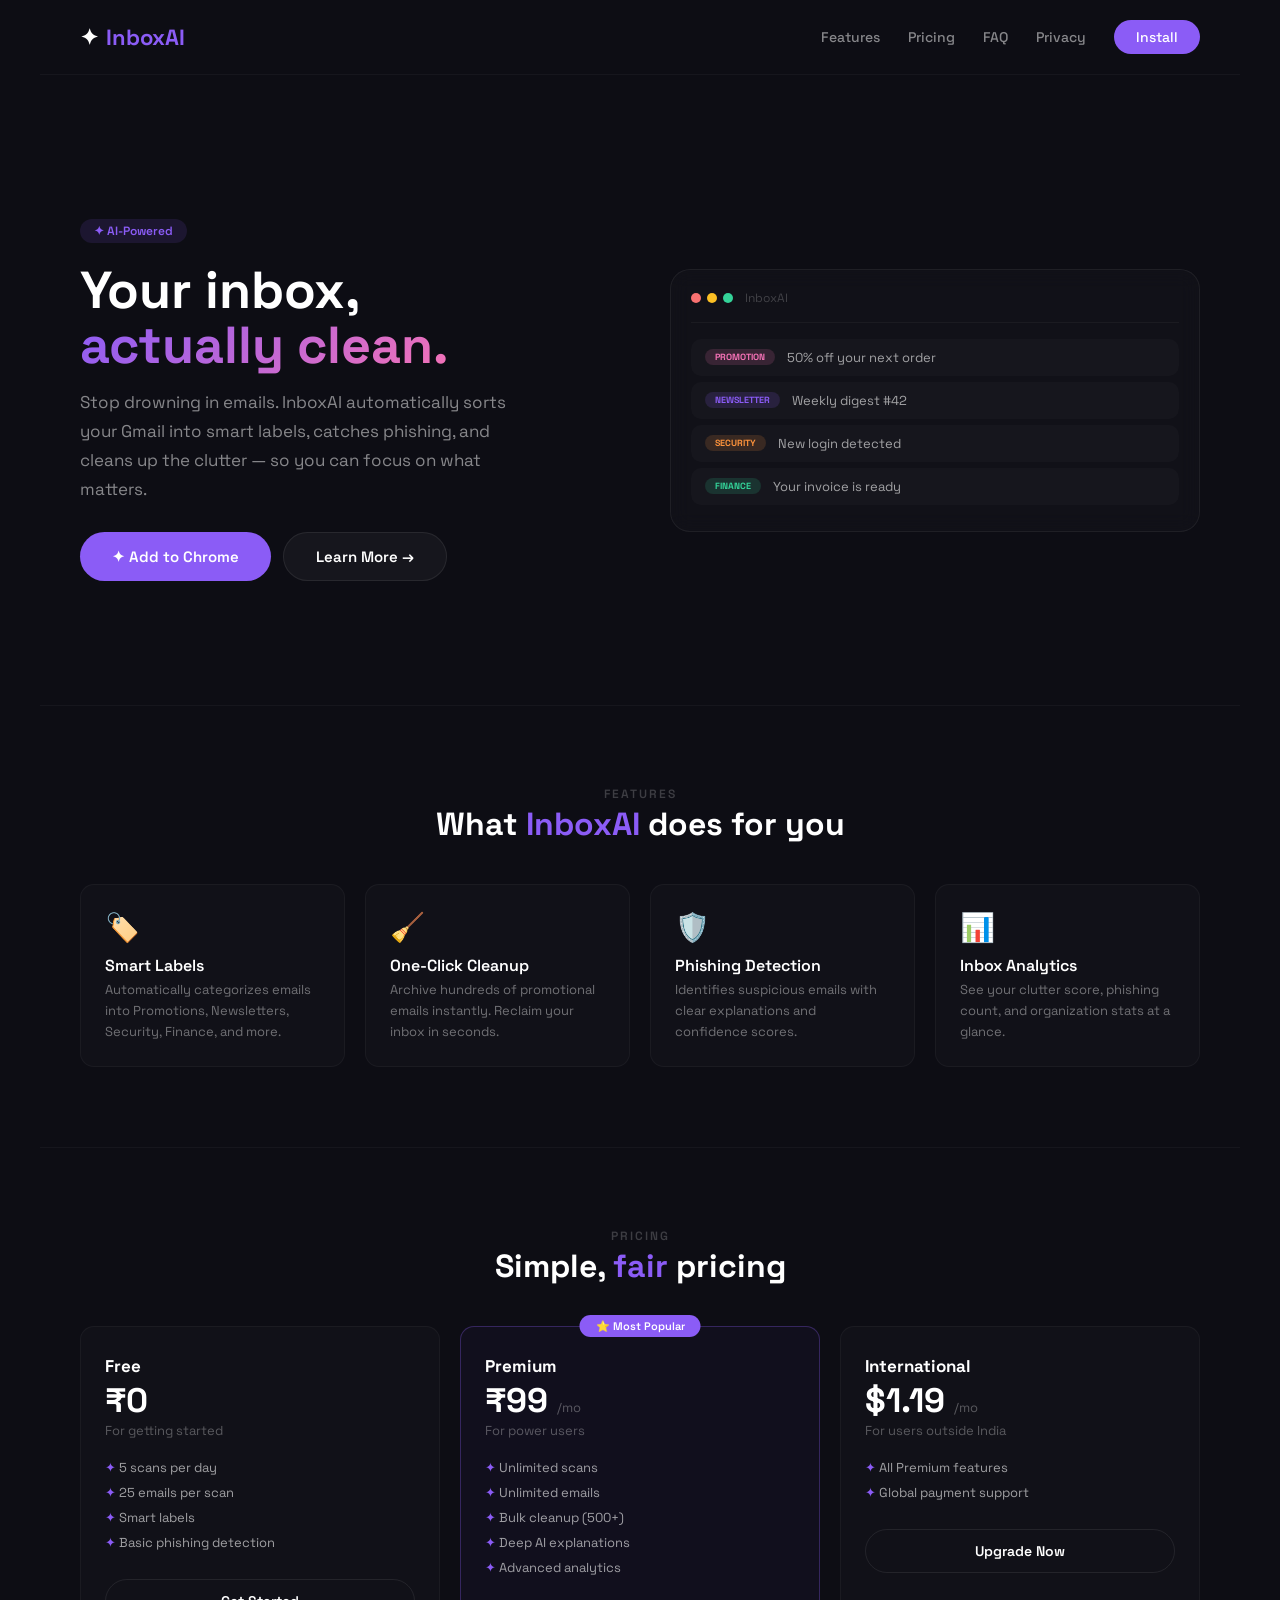
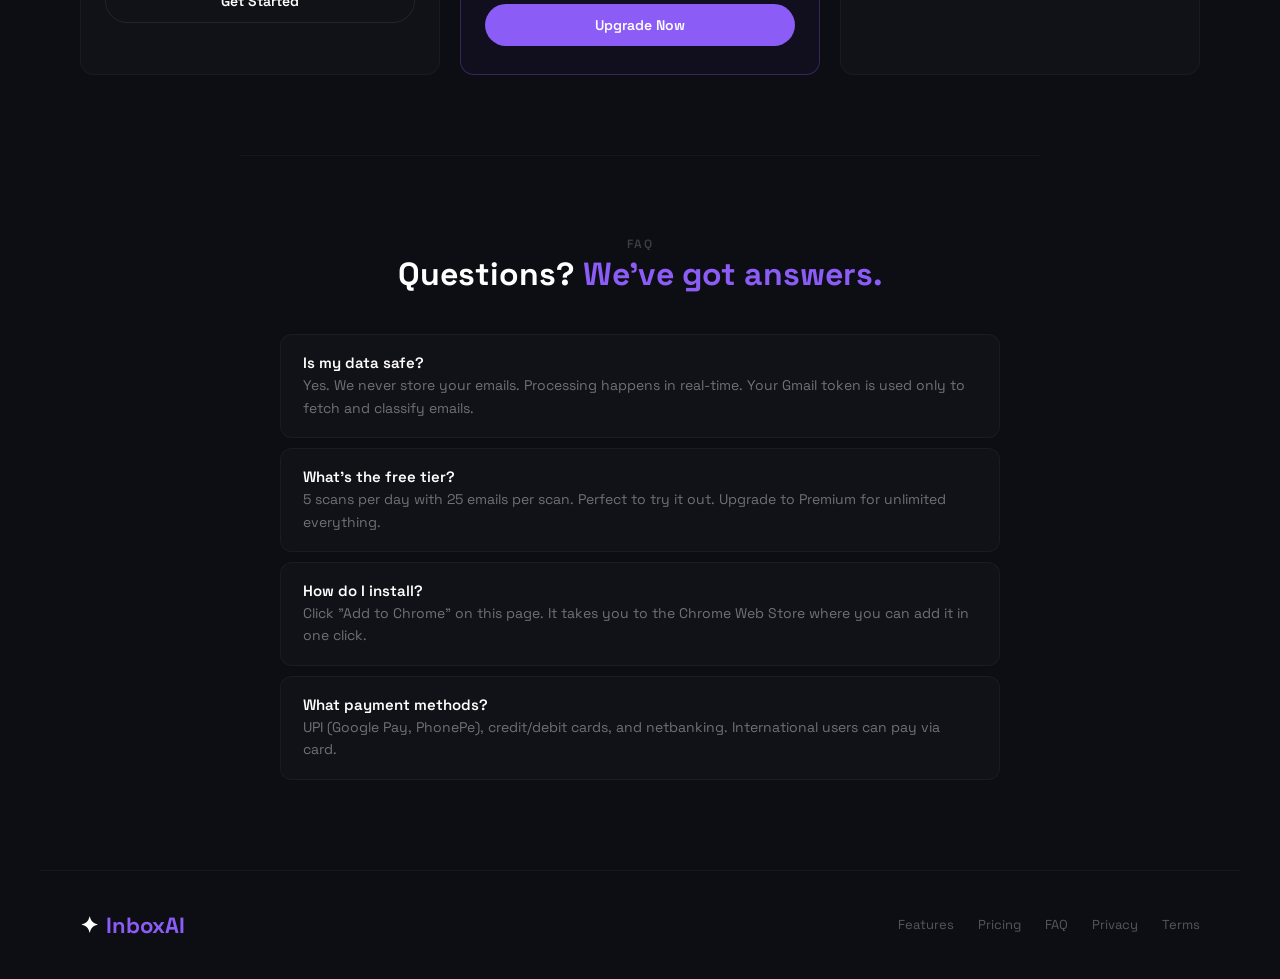
==== index.html @ ae1d416d "Update index.html" ====
<!DOCTYPE html>
<html lang="en">
<head>
    <meta charset="UTF-8" />
    <meta name="viewport" content="width=device-width, initial-scale=1.0" />
    <title>InboxAI — Clean Your Gmail</title>
    <link href="https://fonts.googleapis.com/css2?family=Space+Grotesk:wght@400;500;600;700;800&display=swap" rel="stylesheet">
    <style>
        * {
            margin: 0;
            padding: 0;
            box-sizing: border-box;
        }

        body {
            font-family: 'Space Grotesk', sans-serif;
            background: #0d0d14;
            color: #fff;
        }

        nav {
            max-width: 1200px;
            margin: 0 auto;
            padding: 20px 40px;
            display: flex;
            justify-content: space-between;
            align-items: center;
            border-bottom: 1px solid rgba(255,255,255,0.04);
        }

        .logo {
            font-size: 22px;
            font-weight: 700;
            display: flex;
            align-items: center;
            gap: 8px;
        }

        .logo span {
            color: #8b5cf6;
        }

        .nav-links {
            display: flex;
            gap: 28px;
            align-items: center;
        }

        .nav-links a {
            color: rgba(255,255,255,0.5);
            text-decoration: none;
            font-size: 14px;
            font-weight: 500;
            transition: color 0.3s;
            cursor: pointer;
        }

        .nav-links a:hover {
            color: #fff;
        }

        .nav-btn {
            background: #8b5cf6;
            color: #fff !important;
            padding: 8px 22px;
            border-radius: 100px;
            font-weight: 600;
        }

        .nav-btn:hover {
            background: #7c3aed;
        }

        @media (max-width: 768px) {
            .nav-links {
                display: none;
            }
        }

        .hero {
            max-width: 1200px;
            margin: 0 auto;
            padding: 80px 40px 60px;
            display: grid;
            grid-template-columns: 1fr 1fr;
            gap: 60px;
            align-items: center;
            min-height: 70vh;
        }

        .hero-left .label {
            display: inline-block;
            background: rgba(139, 92, 246, 0.12);
            color: #8b5cf6;
            padding: 4px 14px;
            border-radius: 100px;
            font-size: 12px;
            font-weight: 600;
            margin-bottom: 20px;
        }

        .hero-left h1 {
            font-size: 52px;
            font-weight: 800;
            line-height: 1.05;
            margin-bottom: 16px;
        }

        .hero-left h1 .highlight {
            background: linear-gradient(135deg, #8b5cf6, #f472b6);
            -webkit-background-clip: text;
            -webkit-text-fill-color: transparent;
        }

        .hero-left p {
            font-size: 17px;
            color: rgba(255,255,255,0.5);
            max-width: 440px;
            line-height: 1.7;
            margin-bottom: 28px;
        }

        .btn-group {
            display: flex;
            gap: 12px;
            flex-wrap: wrap;
        }

        .btn-primary {
            background: #8b5cf6;
            color: #fff;
            padding: 14px 32px;
            border-radius: 100px;
            font-weight: 600;
            font-size: 15px;
            text-decoration: none;
            border: none;
            cursor: pointer;
            transition: all 0.3s;
            font-family: 'Space Grotesk', sans-serif;
        }

        .btn-primary:hover {
            background: #7c3aed;
            transform: translateY(-2px);
            box-shadow: 0 8px 30px rgba(139, 92, 246, 0.3);
        }

        .btn-secondary {
            background: rgba(255,255,255,0.04);
            color: #fff;
            padding: 14px 32px;
            border-radius: 100px;
            font-weight: 600;
            font-size: 15px;
            text-decoration: none;
            border: 1px solid rgba(255,255,255,0.08);
            cursor: pointer;
            transition: all 0.3s;
            font-family: 'Space Grotesk', sans-serif;
        }

        .btn-secondary:hover {
            background: rgba(255,255,255,0.08);
            transform: translateY(-2px);
        }

        .mockup {
            background: rgba(255,255,255,0.02);
            border: 1px solid rgba(255,255,255,0.06);
            border-radius: 20px;
            padding: 20px;
            backdrop-filter: blur(10px);
        }

        .mockup-header {
            display: flex;
            align-items: center;
            gap: 12px;
            padding-bottom: 16px;
            border-bottom: 1px solid rgba(255,255,255,0.04);
            margin-bottom: 16px;
        }

        .mockup-dots {
            display: flex;
            gap: 6px;
        }

        .mockup-dots span {
            width: 10px;
            height: 10px;
            border-radius: 50%;
            display: inline-block;
        }

        .mockup-dots .red { background: #f87171; }
        .mockup-dots .yellow { background: #fbbf24; }
        .mockup-dots .green { background: #34d399; }

        .mockup-title {
            font-size: 12px;
            color: rgba(255,255,255,0.2);
        }

        .mockup-row {
            display: flex;
            align-items: center;
            gap: 12px;
            padding: 10px 14px;
            border-radius: 10px;
            background: rgba(255,255,255,0.02);
            margin-bottom: 6px;
            transition: all 0.3s;
        }

        .mockup-row:hover {
            background: rgba(255,255,255,0.04);
        }

        .mockup-row .badge {
            padding: 2px 10px;
            border-radius: 100px;
            font-size: 9px;
            font-weight: 700;
            text-transform: uppercase;
            flex-shrink: 0;
        }

        .badge-pink { background: rgba(244, 114, 182, 0.15); color: #f472b6; }
        .badge-purple { background: rgba(139, 92, 246, 0.15); color: #8b5cf6; }
        .badge-orange { background: rgba(251, 146, 60, 0.15); color: #fb923c; }
        .badge-green { background: rgba(52, 211, 153, 0.15); color: #34d399; }

        .mockup-row .text {
            font-size: 13px;
            color: rgba(255,255,255,0.6);
        }

        @media (max-width: 768px) {
            .hero {
                grid-template-columns: 1fr;
                padding: 40px 20px;
                gap: 40px;
                text-align: center;
            }
            .hero-left p {
                max-width: 100%;
            }
            .btn-group {
                justify-content: center;
            }
            .hero-left h1 {
                font-size: 34px;
            }
        }

        .features {
            max-width: 1200px;
            margin: 0 auto;
            padding: 80px 40px;
            border-top: 1px solid rgba(255,255,255,0.04);
        }

        .features-grid {
            display: grid;
            grid-template-columns: repeat(4, 1fr);
            gap: 20px;
        }

        .feature {
            background: rgba(255,255,255,0.02);
            border: 1px solid rgba(255,255,255,0.04);
            border-radius: 14px;
            padding: 24px;
            transition: all 0.3s;
        }

        .feature:hover {
            border-color: rgba(139, 92, 246, 0.2);
            transform: translateY(-4px);
        }

        .feature .icon {
            font-size: 28px;
            margin-bottom: 10px;
            display: block;
        }

        .feature h3 {
            font-size: 16px;
            font-weight: 600;
            margin-bottom: 4px;
        }

        .feature p {
            font-size: 13px;
            color: rgba(255,255,255,0.4);
            line-height: 1.6;
        }

        @media (max-width: 768px) {
            .features-grid {
                grid-template-columns: 1fr 1fr;
            }
        }

        @media (max-width: 500px) {
            .features-grid {
                grid-template-columns: 1fr;
            }
        }

        .pricing {
            max-width: 1200px;
            margin: 0 auto;
            padding: 80px 40px;
            border-top: 1px solid rgba(255,255,255,0.04);
        }

        .pricing-grid {
            display: grid;
            grid-template-columns: repeat(3, 1fr);
            gap: 20px;
        }

        .plan {
            background: rgba(255,255,255,0.02);
            border: 1px solid rgba(255,255,255,0.04);
            border-radius: 14px;
            padding: 28px 24px;
            transition: all 0.3s;
            position: relative;
        }

        .plan:hover {
            transform: translateY(-4px);
        }

        .plan.popular {
            border-color: rgba(139, 92, 246, 0.3);
            background: rgba(139, 92, 246, 0.04);
        }

        .plan .pop-badge {
            position: absolute;
            top: -12px;
            left: 50%;
            transform: translateX(-50%);
            background: #8b5cf6;
            color: #fff;
            padding: 4px 16px;
            border-radius: 100px;
            font-size: 11px;
            font-weight: 600;
        }

        .plan h3 {
            font-size: 17px;
            margin-bottom: 2px;
        }

        .plan .price {
            font-size: 34px;
            font-weight: 700;
        }

        .plan .price span {
            font-size: 13px;
            font-weight: 400;
            color: rgba(255,255,255,0.3);
        }

        .plan .desc {
            color: rgba(255,255,255,0.3);
            font-size: 13px;
            margin-bottom: 16px;
        }

        .plan ul {
            list-style: none;
            margin: 16px 0 24px;
        }

        .plan ul li {
            padding: 4px 0;
            font-size: 13px;
            color: rgba(255,255,255,0.6);
        }

        .plan ul li::before {
            content: '✦ ';
            color: #8b5cf6;
        }

        .plan .btn {
            width: 100%;
            text-align: center;
            display: block;
            padding: 12px;
            border-radius: 100px;
            font-weight: 600;
            text-decoration: none;
            border: none;
            cursor: pointer;
            font-size: 14px;
            font-family: 'Space Grotesk', sans-serif;
            transition: all 0.3s;
        }

        .plan .btn-primary {
            background: #8b5cf6;
            color: #fff;
        }

        .plan .btn-primary:hover {
            background: #7c3aed;
        }

        .plan .btn-outline {
            background: transparent;
            color: #fff;
            border: 1px solid rgba(255,255,255,0.08);
        }

        .plan .btn-outline:hover {
            border-color: #8b5cf6;
            color: #8b5cf6;
        }

        @media (max-width: 768px) {
            .pricing-grid {
                grid-template-columns: 1fr;
                max-width: 400px;
                margin: 0 auto;
            }
        }

        .faq {
            max-width: 800px;
            margin: 0 auto;
            padding: 80px 40px;
            border-top: 1px solid rgba(255,255,255,0.04);
        }

        .faq-item {
            background: rgba(255,255,255,0.02);
            border: 1px solid rgba(255,255,255,0.04);
            border-radius: 12px;
            padding: 18px 22px;
            margin-bottom: 10px;
        }

        .faq-item h4 {
            font-size: 15px;
            font-weight: 600;
            margin-bottom: 2px;
        }

        .faq-item p {
            font-size: 14px;
            color: rgba(255,255,255,0.4);
            line-height: 1.6;
        }

        footer {
            max-width: 1200px;
            margin: 0 auto;
            padding: 40px;
            border-top: 1px solid rgba(255,255,255,0.04);
            display: flex;
            justify-content: space-between;
            align-items: center;
        }

        .footer-links {
            display: flex;
            gap: 24px;
        }

        .footer-links a {
            color: rgba(255,255,255,0.3);
            text-decoration: none;
            font-size: 13px;
            transition: color 0.3s;
            cursor: pointer;
        }

        .footer-links a:hover {
            color: #fff;
        }

        @media (max-width: 768px) {
            footer {
                flex-direction: column;
                gap: 16px;
                text-align: center;
            }
        }

        .section-title {
            text-align: center;
            margin-bottom: 40px;
        }

        .section-title .sub {
            font-size: 12px;
            font-weight: 600;
            text-transform: uppercase;
            letter-spacing: 2px;
            color: rgba(255,255,255,0.2);
        }

        .section-title h2 {
            font-size: 32px;
            font-weight: 700;
            margin-top: 2px;
        }

        .section-title h2 span {
            color: #8b5cf6;
        }
    </style>
</head>
<body>

    <nav>
        <div class="logo">✦ <span>InboxAI</span></div>
        <div class="nav-links">
            <a href="#" data-target="features">Features</a>
            <a href="#" data-target="pricing">Pricing</a>
            <a href="#" data-target="faq">FAQ</a>
            <a href="privacy.html">Privacy</a>
            <a href="#" class="nav-btn" id="installNavBtn">Install</a>
        </div>
    </nav>

    <section class="hero">
        <div class="hero-left">
            <div class="label">✦ AI-Powered</div>
            <h1>Your inbox,<br /><span class="highlight">actually clean.</span></h1>
            <p>Stop drowning in emails. InboxAI automatically sorts your Gmail into smart labels, catches phishing, and cleans up the clutter — so you can focus on what matters.</p>
            <div class="btn-group">
                <button class="btn-primary" id="installHeroBtn">✦ Add to Chrome</button>
                <button class="btn-secondary" id="learnMoreBtn">Learn More →</button>
            </div>
        </div>
        <div class="hero-right">
            <div class="mockup">
                <div class="mockup-header">
                    <div class="mockup-dots">
                        <span class="red"></span>
                        <span class="yellow"></span>
                        <span class="green"></span>
                    </div>
                    <span class="mockup-title">InboxAI</span>
                </div>
                <div class="mockup-row">
                    <span class="badge badge-pink">Promotion</span>
                    <span class="text">50% off your next order</span>
                </div>
                <div class="mockup-row">
                    <span class="badge badge-purple">Newsletter</span>
                    <span class="text">Weekly digest #42</span>
                </div>
                <div class="mockup-row">
                    <span class="badge badge-orange">Security</span>
                    <span class="text">New login detected</span>
                </div>
                <div class="mockup-row">
                    <span class="badge badge-green">Finance</span>
                    <span class="text">Your invoice is ready</span>
                </div>
            </div>
        </div>
    </section>

    <section class="features" id="features">
        <div class="section-title">
            <div class="sub">Features</div>
            <h2>What <span>InboxAI</span> does for you</h2>
        </div>
        <div class="features-grid">
            <div class="feature">
                <span class="icon">🏷️</span>
                <h3>Smart Labels</h3>
                <p>Automatically categorizes emails into Promotions, Newsletters, Security, Finance, and more.</p>
            </div>
            <div class="feature">
                <span class="icon">🧹</span>
                <h3>One-Click Cleanup</h3>
                <p>Archive hundreds of promotional emails instantly. Reclaim your inbox in seconds.</p>
            </div>
            <div class="feature">
                <span class="icon">🛡️</span>
                <h3>Phishing Detection</h3>
                <p>Identifies suspicious emails with clear explanations and confidence scores.</p>
            </div>
            <div class="feature">
                <span class="icon">📊</span>
                <h3>Inbox Analytics</h3>
                <p>See your clutter score, phishing count, and organization stats at a glance.</p>
            </div>
        </div>
    </section>

    <section class="pricing" id="pricing">
        <div class="section-title">
            <div class="sub">Pricing</div>
            <h2>Simple, <span>fair</span> pricing</h2>
        </div>
        <div class="pricing-grid">
            <div class="plan">
                <h3>Free</h3>
                <div class="price">₹0</div>
                <div class="desc">For getting started</div>
                <ul>
                    <li>5 scans per day</li>
                    <li>25 emails per scan</li>
                    <li>Smart labels</li>
                    <li>Basic phishing detection</li>
                </ul>
                <button class="btn btn-outline">Get Started</button>
            </div>
            <div class="plan popular">
                <div class="pop-badge">⭐ Most Popular</div>
                <h3>Premium</h3>
                <div class="price">₹99 <span>/mo</span></div>
                <div class="desc">For power users</div>
                <ul>
                    <li>Unlimited scans</li>
                    <li>Unlimited emails</li>
                    <li>Bulk cleanup (500+)</li>
                    <li>Deep AI explanations</li>
                    <li>Advanced analytics</li>
                </ul>
                <button class="btn btn-primary">Upgrade Now</button>
            </div>
            <div class="plan">
                <h3>International</h3>
                <div class="price">$1.19 <span>/mo</span></div>
                <div class="desc">For users outside India</div>
                <ul>
                    <li>All Premium features</li>
                    <li>Global payment support</li>
                </ul>
                <button class="btn btn-outline">Upgrade Now</button>
            </div>
        </div>
    </section>

    <section class="faq" id="faq">
        <div class="section-title">
            <div class="sub">FAQ</div>
            <h2>Questions? <span>We've got answers.</span></h2>
        </div>
        <div class="faq-item">
            <h4>Is my data safe?</h4>
            <p>Yes. We never store your emails. Processing happens in real-time. Your Gmail token is used only to fetch and classify emails.</p>
        </div>
        <div class="faq-item">
            <h4>What's the free tier?</h4>
            <p>5 scans per day with 25 emails per scan. Perfect to try it out. Upgrade to Premium for unlimited everything.</p>
        </div>
        <div class="faq-item">
            <h4>How do I install?</h4>
            <p>Click "Add to Chrome" on this page. It takes you to the Chrome Web Store where you can add it in one click.</p>
        </div>
        <div class="faq-item">
            <h4>What payment methods?</h4>
            <p>UPI (Google Pay, PhonePe), credit/debit cards, and netbanking. International users can pay via card.</p>
        </div>
    </section>

    <footer>
        <div class="logo">✦ <span>InboxAI</span></div>
        <div class="footer-links">
            <a href="#" data-target="features">Features</a>
            <a href="#" data-target="pricing">Pricing</a>
            <a href="#" data-target="faq">FAQ</a>
            <a href="privacy.html">Privacy</a>
            <a href="terms.html">Terms</a>
        </div>
    </footer>

    <script>
        document.addEventListener('DOMContentLoaded', function() {

            // ── INSTALL BUTTONS ──
            const installButtons = document.querySelectorAll('#installHeroBtn, #installNavBtn');
            installButtons.forEach(btn => {
                btn.addEventListener('click', function(e) {
                    e.preventDefault();
                    showToast('🚀 InboxAI is coming to the Chrome Web Store soon!\n\n📦 For now, you can load it manually in Developer Mode.');
                });
            });

            // ── LEARN MORE BUTTON ──
            document.getElementById('learnMoreBtn')?.addEventListener('click', function(e) {
                e.preventDefault();
                document.getElementById('features').scrollIntoView({
                    behavior: 'smooth',
                    block: 'start'
                });
            });

            // ── NAVIGATION LINKS ──
            document.querySelectorAll('[data-target]').forEach(link => {
                link.addEventListener('click', function(e) {
                    e.preventDefault();
                    const target = this.dataset.target;
                    const section = document.getElementById(target);
                    if (section) {
                        section.scrollIntoView({ behavior: 'smooth', block: 'start' });
                    }
                });
            });

            // ── PLAN BUTTONS ──
            document.querySelectorAll('.plan .btn').forEach(btn => {
                btn.addEventListener('click', function(e) {
                    e.preventDefault();
                    showToast('✨ Premium features will be available soon!\n\n💳 Payments are coming with Razorpay integration.');
                });
            });

            // ── TOAST NOTIFICATION ──
            function showToast(message) {
                const oldToast = document.querySelector('.custom-toast');
                if (oldToast) oldToast.remove();

                const toast = document.createElement('div');
                toast.className = 'custom-toast';
                toast.style.cssText = `
                    position: fixed;
                    bottom: 30px;
                    left: 50%;
                    transform: translateX(-50%);
                    background: #1a1a2e;
                    border: 1px solid rgba(139, 92, 246, 0.3);
                    color: #fff;
                    padding: 16px 28px;
                    border-radius: 12px;
                    font-family: 'Space Grotesk', sans-serif;
                    font-size: 14px;
                    max-width: 420px;
                    text-align: center;
                    z-index: 9999;
                    box-shadow: 0 10px 40px rgba(0,0,0,0.6);
                    animation: slideUp 0.4s ease;
                    white-space: pre-line;
                    line-height: 1.6;
                `;

                const style = document.createElement('style');
                style.textContent = `
                    @keyframes slideUp {
                        from { opacity: 0; transform: translateX(-50%) translateY(20px); }
                        to { opacity: 1; transform: translateX(-50%) translateY(0); }
                    }
                    @keyframes fadeOut {
                        from { opacity: 1; }
                        to { opacity: 0; transform: translateX(-50%) translateY(10px); }
                    }
                `;
                document.head.appendChild(style);

                toast.textContent = message;
                document.body.appendChild(toast);

                setTimeout(() => {
                    toast.style.animation = 'fadeOut 0.4s ease forwards';
                    setTimeout(() => toast.remove(), 400);
                }, 4000);
            }

        });
    </script>

</body>
</html>
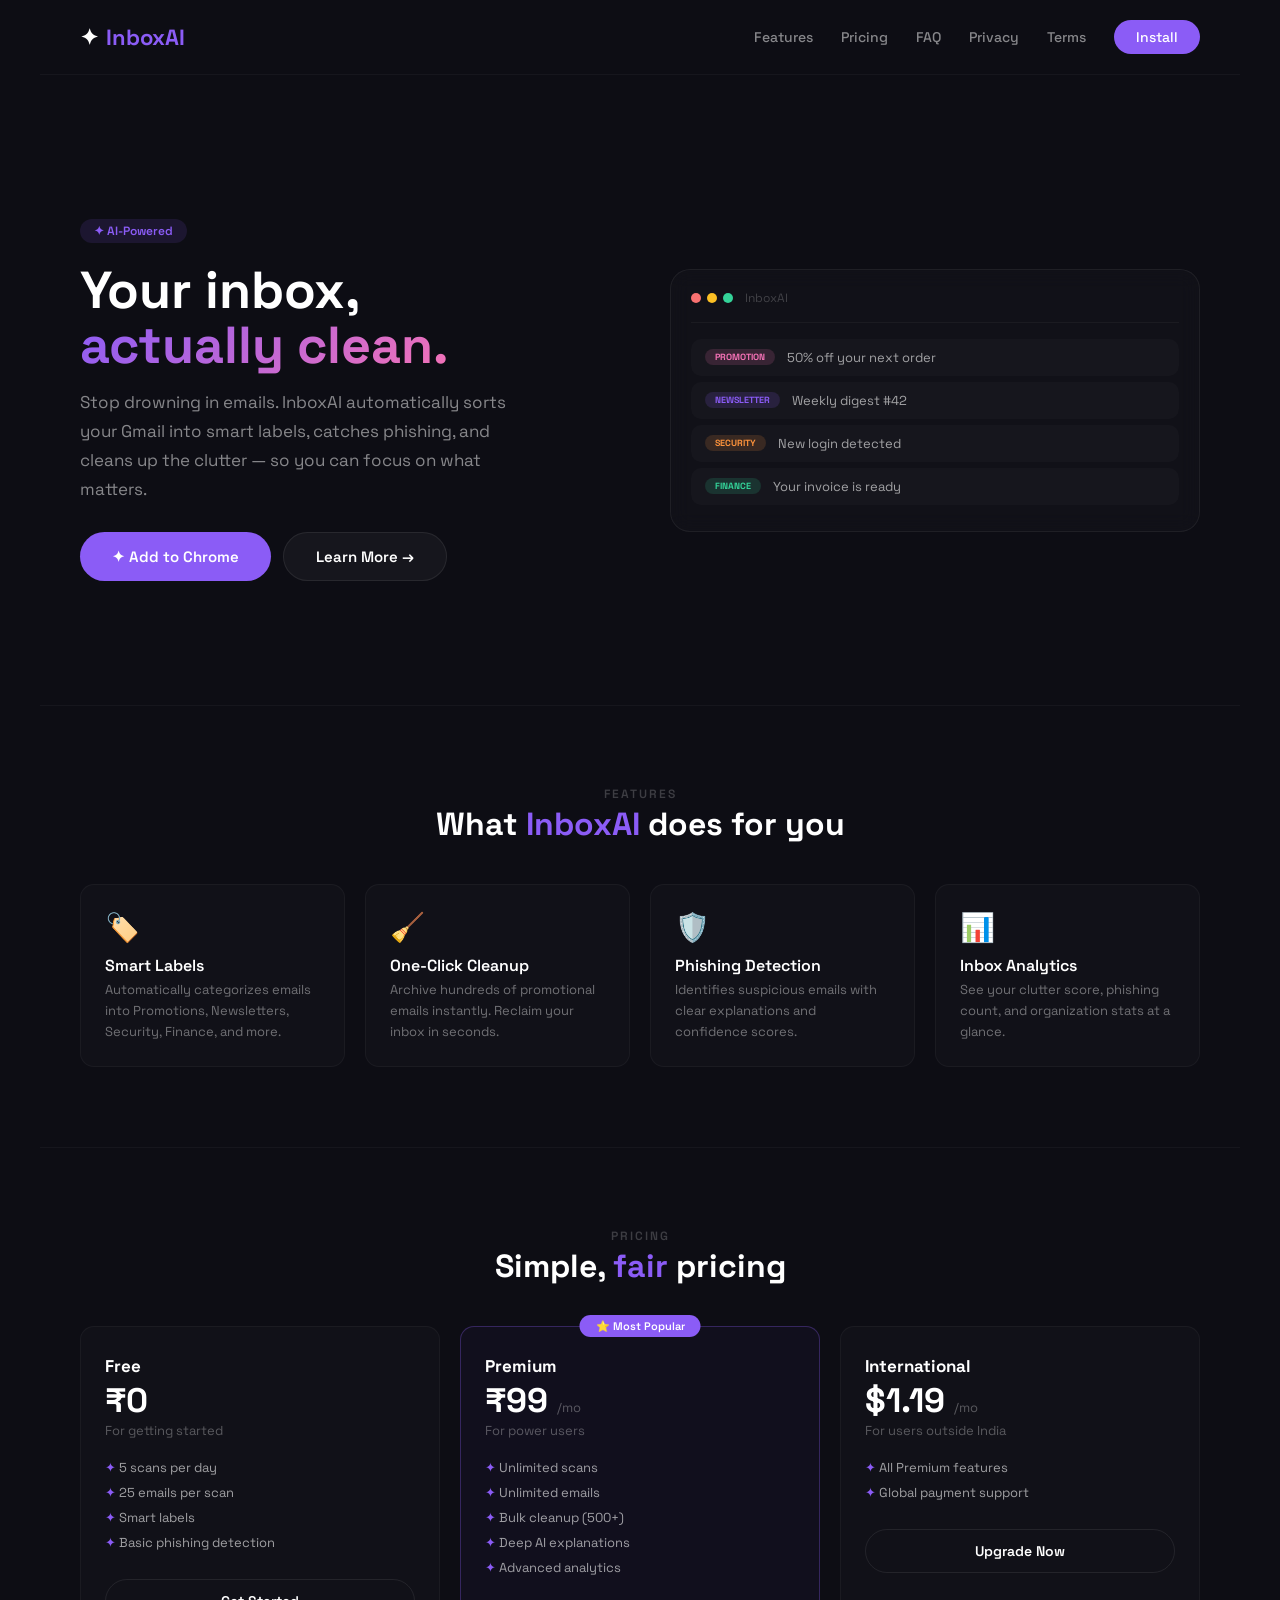
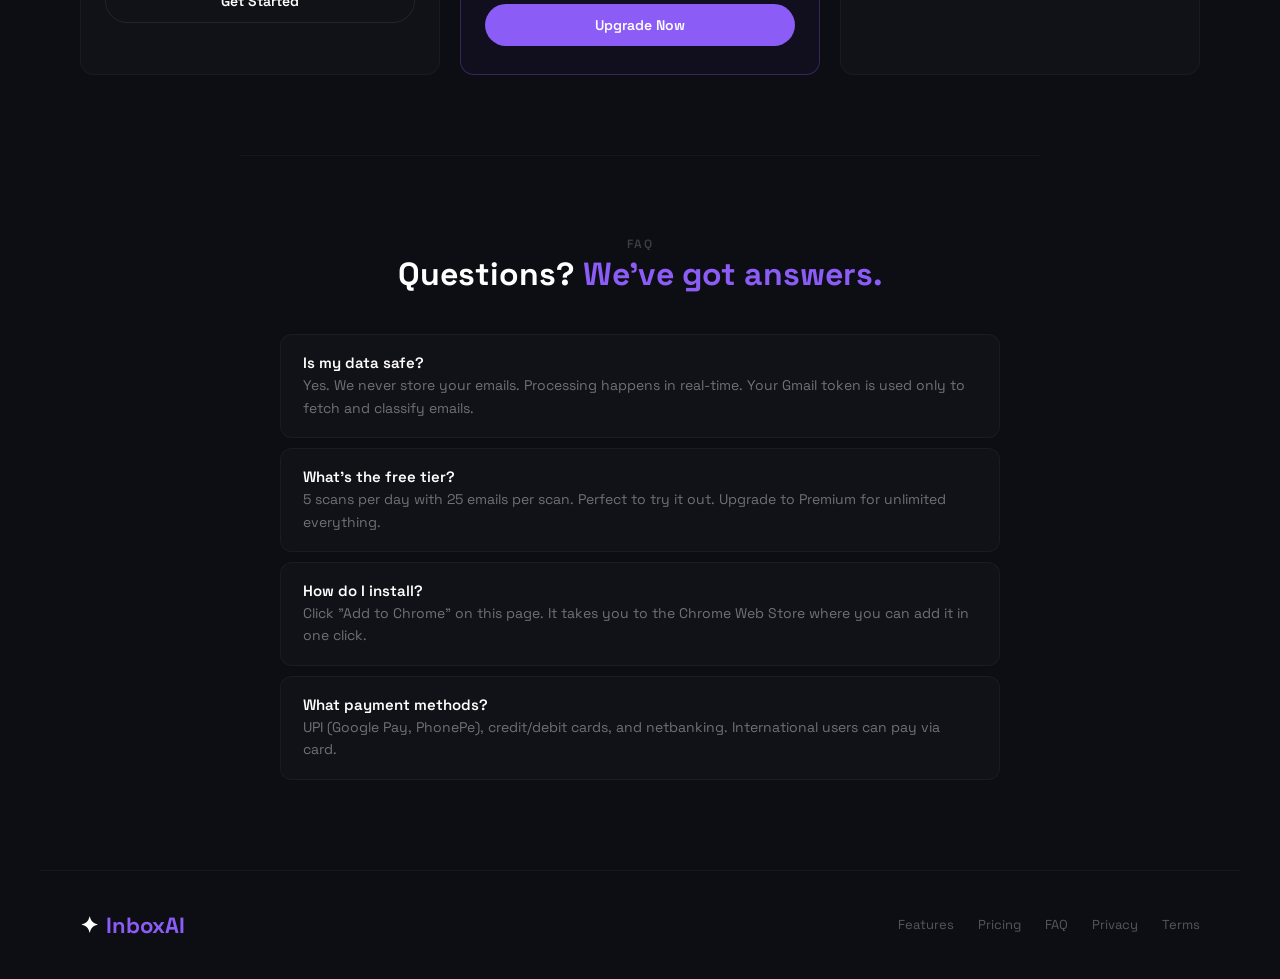
==== commit cc67bb09: "Update index.html" ====
--- a/index.html
+++ b/index.html
@@ -520,10 +520,42 @@
         .section-title h2 span {
             color: #8b5cf6;
         }
+
+        /* Toast message */
+        .custom-toast {
+            position: fixed;
+            bottom: 30px;
+            left: 50%;
+            transform: translateX(-50%);
+            background: #1a1a2e;
+            border: 1px solid rgba(139, 92, 246, 0.3);
+            color: #fff;
+            padding: 16px 28px;
+            border-radius: 12px;
+            font-family: 'Space Grotesk', sans-serif;
+            font-size: 14px;
+            max-width: 420px;
+            text-align: center;
+            z-index: 9999;
+            box-shadow: 0 10px 40px rgba(0,0,0,0.6);
+            animation: slideUp 0.4s ease;
+            white-space: pre-line;
+            line-height: 1.6;
+        }
+
+        @keyframes slideUp {
+            from { opacity: 0; transform: translateX(-50%) translateY(20px); }
+            to { opacity: 1; transform: translateX(-50%) translateY(0); }
+        }
+        @keyframes fadeOut {
+            from { opacity: 1; }
+            to { opacity: 0; transform: translateX(-50%) translateY(10px); }
+        }
     </style>
 </head>
 <body>
 
+    <!-- ── NAV ── -->
     <nav>
         <div class="logo">✦ <span>InboxAI</span></div>
         <div class="nav-links">
@@ -531,10 +563,12 @@
             <a href="#" data-target="pricing">Pricing</a>
             <a href="#" data-target="faq">FAQ</a>
             <a href="privacy.html">Privacy</a>
+            <a href="terms.html">Terms</a>
             <a href="#" class="nav-btn" id="installNavBtn">Install</a>
         </div>
     </nav>
 
+    <!-- ── HERO ── -->
     <section class="hero">
         <div class="hero-left">
             <div class="label">✦ AI-Powered</div>
@@ -575,6 +609,7 @@
         </div>
     </section>
 
+    <!-- ── FEATURES ── -->
     <section class="features" id="features">
         <div class="section-title">
             <div class="sub">Features</div>
@@ -604,6 +639,7 @@
         </div>
     </section>
 
+    <!-- ── PRICING ── -->
     <section class="pricing" id="pricing">
         <div class="section-title">
             <div class="sub">Pricing</div>
@@ -649,6 +685,7 @@
         </div>
     </section>
 
+    <!-- ── FAQ ── -->
     <section class="faq" id="faq">
         <div class="section-title">
             <div class="sub">FAQ</div>
@@ -672,6 +709,7 @@
         </div>
     </section>
 
+    <!-- ── FOOTER ── -->
     <footer>
         <div class="logo">✦ <span>InboxAI</span></div>
         <div class="footer-links">
@@ -695,13 +733,35 @@
                 });
             });
 
-            // ── LEARN MORE BUTTON ──
+            // ── LEARN MORE BUTTON → GOES TO TERMS & PRIVACY ──
             document.getElementById('learnMoreBtn')?.addEventListener('click', function(e) {
                 e.preventDefault();
-                document.getElementById('features').scrollIntoView({
-                    behavior: 'smooth',
-                    block: 'start'
-                });
+                // Open a popup with both Privacy and Terms
+                const win = window.open('', '_blank', 'width=600,height=500');
+                win.document.write(`
+                    <html>
+                    <head><title>InboxAI — Learn More</title>
+                    <style>
+                        body { font-family: 'Space Grotesk', sans-serif; background: #0d0d14; color: #fff; padding: 40px; max-width: 500px; margin: 0 auto; }
+                        h1 { font-size: 24px; margin-bottom: 8px; }
+                        p { color: rgba(255,255,255,0.5); line-height: 1.6; margin-bottom: 16px; }
+                        .links { display: flex; flex-direction: column; gap: 12px; margin-top: 24px; }
+                        .links a { background: rgba(139,92,246,0.1); border: 1px solid rgba(139,92,246,0.2); color: #8b5cf6; padding: 12px 20px; border-radius: 10px; text-decoration: none; text-align: center; transition: all 0.3s; }
+                        .links a:hover { background: rgba(139,92,246,0.2); }
+                    </style>
+                    </head>
+                    <body>
+                        <h1>✦ Learn More</h1>
+                        <p>InboxAI is a smart Gmail organizer that uses AI to label, sort, and clean your inbox automatically.</p>
+                        <div class="links">
+                            <a href="privacy.html" target="_blank">📄 Privacy Policy</a>
+                            <a href="terms.html" target="_blank">📋 Terms of Service</a>
+                            <a href="#" onclick="window.close()" style="background:transparent;border:1px solid rgba(255,255,255,0.08);color:rgba(255,255,255,0.3);">Close</a>
+                        </div>
+                    </body>
+                    </html>
+                `);
+                win.document.close();
             });
 
             // ── NAVIGATION LINKS ──
@@ -731,40 +791,6 @@
 
                 const toast = document.createElement('div');
                 toast.className = 'custom-toast';
-                toast.style.cssText = `
-                    position: fixed;
-                    bottom: 30px;
-                    left: 50%;
-                    transform: translateX(-50%);
-                    background: #1a1a2e;
-                    border: 1px solid rgba(139, 92, 246, 0.3);
-                    color: #fff;
-                    padding: 16px 28px;
-                    border-radius: 12px;
-                    font-family: 'Space Grotesk', sans-serif;
-                    font-size: 14px;
-                    max-width: 420px;
-                    text-align: center;
-                    z-index: 9999;
-                    box-shadow: 0 10px 40px rgba(0,0,0,0.6);
-                    animation: slideUp 0.4s ease;
-                    white-space: pre-line;
-                    line-height: 1.6;
-                `;
-
-                const style = document.createElement('style');
-                style.textContent = `
-                    @keyframes slideUp {
-                        from { opacity: 0; transform: translateX(-50%) translateY(20px); }
-                        to { opacity: 1; transform: translateX(-50%) translateY(0); }
-                    }
-                    @keyframes fadeOut {
-                        from { opacity: 1; }
-                        to { opacity: 0; transform: translateX(-50%) translateY(10px); }
-                    }
-                `;
-                document.head.appendChild(style);
-
                 toast.textContent = message;
                 document.body.appendChild(toast);
 
@@ -776,6 +802,5 @@
 
         });
     </script>
-
 </body>
 </html>
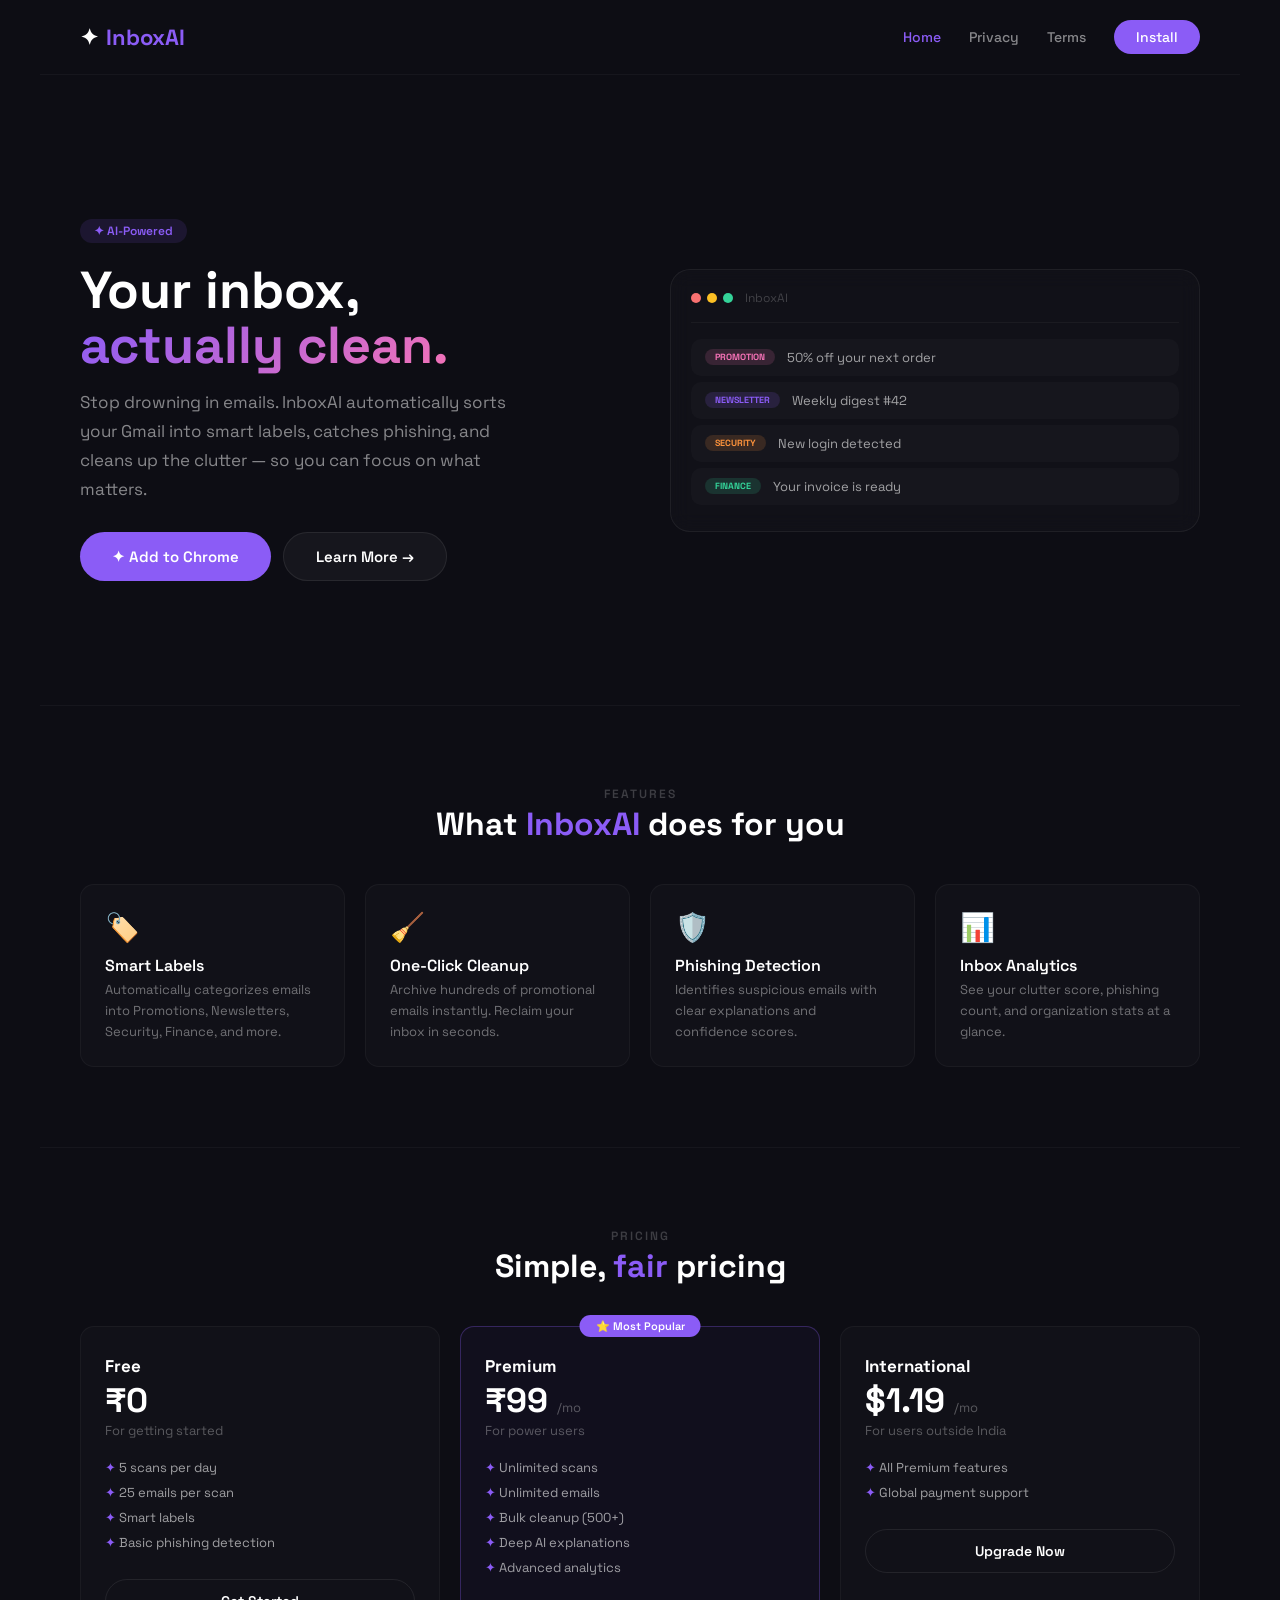
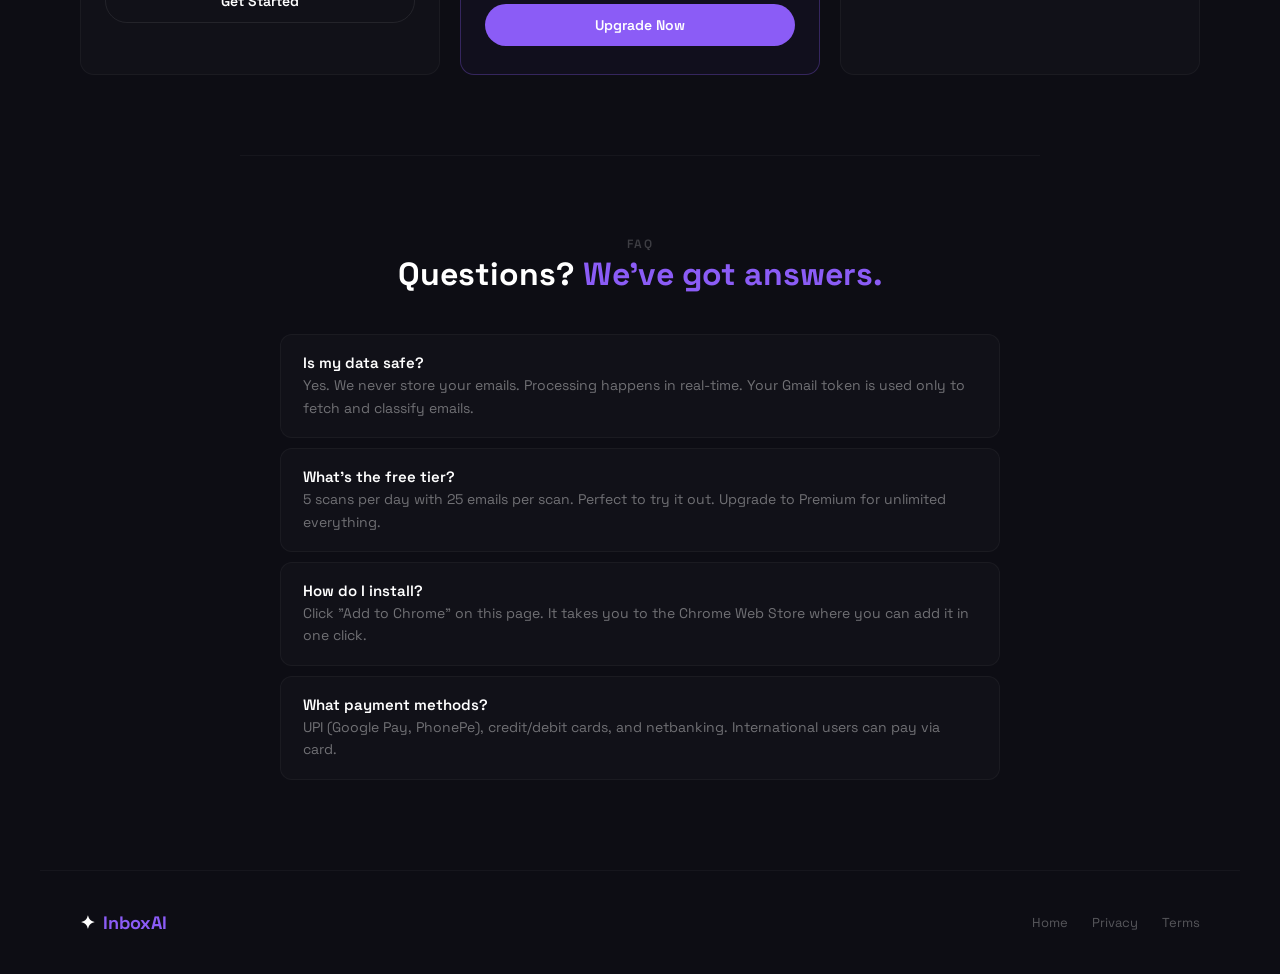
==== commit 0624c700: "Update index.html" ====
--- a/index.html
+++ b/index.html
@@ -18,6 +18,7 @@
             color: #fff;
         }
 
+        /* ── NAV ── */
         nav {
             max-width: 1200px;
             margin: 0 auto;
@@ -34,6 +35,7 @@
             display: flex;
             align-items: center;
             gap: 8px;
+            cursor: pointer;
         }
 
         .logo span {
@@ -59,6 +61,10 @@
             color: #fff;
         }
 
+        .nav-links a.active {
+            color: #8b5cf6;
+        }
+
         .nav-btn {
             background: #8b5cf6;
             color: #fff !important;
@@ -77,6 +83,7 @@
             }
         }
 
+        /* ── HERO ── */
         .hero {
             max-width: 1200px;
             margin: 0 auto;
@@ -255,6 +262,7 @@
             }
         }
 
+        /* ── FEATURES ── */
         .features {
             max-width: 1200px;
             margin: 0 auto;
@@ -311,6 +319,7 @@
             }
         }
 
+        /* ── PRICING ── */
         .pricing {
             max-width: 1200px;
             margin: 0 auto;
@@ -436,6 +445,7 @@
             }
         }
 
+        /* ── FAQ ── */
         .faq {
             max-width: 800px;
             margin: 0 auto;
@@ -463,6 +473,75 @@
             line-height: 1.6;
         }
 
+        /* ── LEGAL PAGES (Privacy + Terms) ── */
+        .legal-page {
+            max-width: 800px;
+            margin: 60px auto;
+            padding: 0 40px 80px;
+            display: none;
+        }
+
+        .legal-page.active {
+            display: block;
+        }
+
+        .legal-page h1 {
+            font-size: 36px;
+            font-weight: 800;
+            margin-bottom: 4px;
+        }
+
+        .legal-page .date {
+            color: rgba(255,255,255,0.3);
+            margin-bottom: 32px;
+        }
+
+        .legal-page h2 {
+            font-size: 20px;
+            font-weight: 600;
+            margin: 28px 0 12px;
+        }
+
+        .legal-page p {
+            color: rgba(255,255,255,0.5);
+            line-height: 1.8;
+            margin-bottom: 12px;
+        }
+
+        .legal-page ul {
+            color: rgba(255,255,255,0.5);
+            line-height: 1.8;
+            padding-left: 20px;
+            margin-bottom: 16px;
+        }
+
+        .legal-page a {
+            color: #8b5cf6;
+            text-decoration: none;
+        }
+
+        .legal-page a:hover {
+            text-decoration: underline;
+        }
+
+        .back-btn {
+            background: rgba(255,255,255,0.04);
+            color: #fff;
+            padding: 8px 20px;
+            border-radius: 100px;
+            border: 1px solid rgba(255,255,255,0.08);
+            cursor: pointer;
+            font-family: 'Space Grotesk', sans-serif;
+            font-size: 13px;
+            transition: all 0.3s;
+            margin-bottom: 24px;
+        }
+
+        .back-btn:hover {
+            background: rgba(255,255,255,0.08);
+        }
+
+        /* ── FOOTER ── */
         footer {
             max-width: 1200px;
             margin: 0 auto;
@@ -519,6 +598,14 @@
 
         .section-title h2 span {
             color: #8b5cf6;
+        }
+
+        .page-section {
+            display: block;
+        }
+
+        .page-section.hidden {
+            display: none;
         }
 
         /* Toast message */
@@ -557,222 +644,321 @@
 
     <!-- ── NAV ── -->
     <nav>
-        <div class="logo">✦ <span>InboxAI</span></div>
+        <div class="logo" id="logoHome">✦ <span>InboxAI</span></div>
         <div class="nav-links">
-            <a href="#" data-target="features">Features</a>
-            <a href="#" data-target="pricing">Pricing</a>
-            <a href="#" data-target="faq">FAQ</a>
-            <a href="privacy.html">Privacy</a>
-            <a href="terms.html">Terms</a>
+            <a href="#" data-page="home" class="active" id="navHome">Home</a>
+            <a href="#" data-page="privacy" id="navPrivacy">Privacy</a>
+            <a href="#" data-page="terms" id="navTerms">Terms</a>
             <a href="#" class="nav-btn" id="installNavBtn">Install</a>
         </div>
     </nav>
 
-    <!-- ── HERO ── -->
-    <section class="hero">
-        <div class="hero-left">
-            <div class="label">✦ AI-Powered</div>
-            <h1>Your inbox,<br /><span class="highlight">actually clean.</span></h1>
-            <p>Stop drowning in emails. InboxAI automatically sorts your Gmail into smart labels, catches phishing, and cleans up the clutter — so you can focus on what matters.</p>
-            <div class="btn-group">
-                <button class="btn-primary" id="installHeroBtn">✦ Add to Chrome</button>
-                <button class="btn-secondary" id="learnMoreBtn">Learn More →</button>
-            </div>
+    <!-- ── HOME PAGE ── -->
+    <div id="page-home" class="page-section">
+
+        <section class="hero">
+            <div class="hero-left">
+                <div class="label">✦ AI-Powered</div>
+                <h1>Your inbox,<br /><span class="highlight">actually clean.</span></h1>
+                <p>Stop drowning in emails. InboxAI automatically sorts your Gmail into smart labels, catches phishing, and cleans up the clutter — so you can focus on what matters.</p>
+                <div class="btn-group">
+                    <button class="btn-primary" id="installHeroBtn">✦ Add to Chrome</button>
+                    <button class="btn-secondary" id="learnMoreBtn">Learn More →</button>
+                </div>
+            </div>
+            <div class="hero-right">
+                <div class="mockup">
+                    <div class="mockup-header">
+                        <div class="mockup-dots">
+                            <span class="red"></span>
+                            <span class="yellow"></span>
+                            <span class="green"></span>
+                        </div>
+                        <span class="mockup-title">InboxAI</span>
+                    </div>
+                    <div class="mockup-row">
+                        <span class="badge badge-pink">Promotion</span>
+                        <span class="text">50% off your next order</span>
+                    </div>
+                    <div class="mockup-row">
+                        <span class="badge badge-purple">Newsletter</span>
+                        <span class="text">Weekly digest #42</span>
+                    </div>
+                    <div class="mockup-row">
+                        <span class="badge badge-orange">Security</span>
+                        <span class="text">New login detected</span>
+                    </div>
+                    <div class="mockup-row">
+                        <span class="badge badge-green">Finance</span>
+                        <span class="text">Your invoice is ready</span>
+                    </div>
+                </div>
+            </div>
+        </section>
+
+        <section class="features" id="features">
+            <div class="section-title">
+                <div class="sub">Features</div>
+                <h2>What <span>InboxAI</span> does for you</h2>
+            </div>
+            <div class="features-grid">
+                <div class="feature">
+                    <span class="icon">🏷️</span>
+                    <h3>Smart Labels</h3>
+                    <p>Automatically categorizes emails into Promotions, Newsletters, Security, Finance, and more.</p>
+                </div>
+                <div class="feature">
+                    <span class="icon">🧹</span>
+                    <h3>One-Click Cleanup</h3>
+                    <p>Archive hundreds of promotional emails instantly. Reclaim your inbox in seconds.</p>
+                </div>
+                <div class="feature">
+                    <span class="icon">🛡️</span>
+                    <h3>Phishing Detection</h3>
+                    <p>Identifies suspicious emails with clear explanations and confidence scores.</p>
+                </div>
+                <div class="feature">
+                    <span class="icon">📊</span>
+                    <h3>Inbox Analytics</h3>
+                    <p>See your clutter score, phishing count, and organization stats at a glance.</p>
+                </div>
+            </div>
+        </section>
+
+        <section class="pricing" id="pricing">
+            <div class="section-title">
+                <div class="sub">Pricing</div>
+                <h2>Simple, <span>fair</span> pricing</h2>
+            </div>
+            <div class="pricing-grid">
+                <div class="plan">
+                    <h3>Free</h3>
+                    <div class="price">₹0</div>
+                    <div class="desc">For getting started</div>
+                    <ul>
+                        <li>5 scans per day</li>
+                        <li>25 emails per scan</li>
+                        <li>Smart labels</li>
+                        <li>Basic phishing detection</li>
+                    </ul>
+                    <button class="btn btn-outline">Get Started</button>
+                </div>
+                <div class="plan popular">
+                    <div class="pop-badge">⭐ Most Popular</div>
+                    <h3>Premium</h3>
+                    <div class="price">₹99 <span>/mo</span></div>
+                    <div class="desc">For power users</div>
+                    <ul>
+                        <li>Unlimited scans</li>
+                        <li>Unlimited emails</li>
+                        <li>Bulk cleanup (500+)</li>
+                        <li>Deep AI explanations</li>
+                        <li>Advanced analytics</li>
+                    </ul>
+                    <button class="btn btn-primary">Upgrade Now</button>
+                </div>
+                <div class="plan">
+                    <h3>International</h3>
+                    <div class="price">$1.19 <span>/mo</span></div>
+                    <div class="desc">For users outside India</div>
+                    <ul>
+                        <li>All Premium features</li>
+                        <li>Global payment support</li>
+                    </ul>
+                    <button class="btn btn-outline">Upgrade Now</button>
+                </div>
+            </div>
+        </section>
+
+        <section class="faq" id="faq">
+            <div class="section-title">
+                <div class="sub">FAQ</div>
+                <h2>Questions? <span>We've got answers.</span></h2>
+            </div>
+            <div class="faq-item">
+                <h4>Is my data safe?</h4>
+                <p>Yes. We never store your emails. Processing happens in real-time. Your Gmail token is used only to fetch and classify emails.</p>
+            </div>
+            <div class="faq-item">
+                <h4>What's the free tier?</h4>
+                <p>5 scans per day with 25 emails per scan. Perfect to try it out. Upgrade to Premium for unlimited everything.</p>
+            </div>
+            <div class="faq-item">
+                <h4>How do I install?</h4>
+                <p>Click "Add to Chrome" on this page. It takes you to the Chrome Web Store where you can add it in one click.</p>
+            </div>
+            <div class="faq-item">
+                <h4>What payment methods?</h4>
+                <p>UPI (Google Pay, PhonePe), credit/debit cards, and netbanking. International users can pay via card.</p>
+            </div>
+        </section>
+
+    </div>
+
+    <!-- ── PRIVACY PAGE ── -->
+    <div id="page-privacy" class="page-section hidden">
+        <div class="legal-page active">
+            <button class="back-btn" id="backFromPrivacy">← Back to Home</button>
+            <h1>Privacy Policy</h1>
+            <p class="date">Last updated: June 2026</p>
+
+            <p>InboxAI ("we", "our", "us") respects your privacy. This Privacy Policy explains how we collect, use, and protect your personal information.</p>
+
+            <h2>1. What Data We Collect</h2>
+            <ul>
+                <li><strong>Gmail Email Address:</strong> Used for authentication and to identify your account.</li>
+                <li><strong>Email Metadata:</strong> Subject, sender, and snippet of emails — <strong>only</strong> when you click "Scan".</li>
+                <li><strong>No Email Content Stored:</strong> We do not store the full content of your emails.</li>
+            </ul>
+
+            <h2>2. How We Use Your Data</h2>
+            <ul>
+                <li>To classify and organize your emails into smart labels (Promotions, Newsletters, Security, etc.).</li>
+                <li>To provide inbox analytics (clutter score, phishing count, etc.).</li>
+                <li>To improve our AI classification engine.</li>
+            </ul>
+
+            <h2>3. Third-Party Services</h2>
+            <ul>
+                <li><strong>Google OAuth:</strong> For authentication and Gmail API access.</li>
+                <li><strong>Razorpay:</strong> For processing payments.</li>
+            </ul>
+
+            <h2>4. Data Security</h2>
+            <ul>
+                <li>All data is transmitted over HTTPS.</li>
+                <li>Your Gmail token is stored securely on our server.</li>
+                <li>We never share your data with third parties.</li>
+                <li>We do not store your email content permanently.</li>
+            </ul>
+
+            <h2>5. Your Rights</h2>
+            <ul>
+                <li>You can revoke access at any time from your Google Account.</li>
+                <li>You can request deletion of your data by contacting us.</li>
+            </ul>
+
+            <h2>6. Contact</h2>
+            <p>Email: <a href="mailto:yagnamurthy.nikhilesh@gmail.com">yagnamurthy.nikhilesh@gmail.com</a></p>
         </div>
-        <div class="hero-right">
-            <div class="mockup">
-                <div class="mockup-header">
-                    <div class="mockup-dots">
-                        <span class="red"></span>
-                        <span class="yellow"></span>
-                        <span class="green"></span>
-                    </div>
-                    <span class="mockup-title">InboxAI</span>
-                </div>
-                <div class="mockup-row">
-                    <span class="badge badge-pink">Promotion</span>
-                    <span class="text">50% off your next order</span>
-                </div>
-                <div class="mockup-row">
-                    <span class="badge badge-purple">Newsletter</span>
-                    <span class="text">Weekly digest #42</span>
-                </div>
-                <div class="mockup-row">
-                    <span class="badge badge-orange">Security</span>
-                    <span class="text">New login detected</span>
-                </div>
-                <div class="mockup-row">
-                    <span class="badge badge-green">Finance</span>
-                    <span class="text">Your invoice is ready</span>
-                </div>
-            </div>
+    </div>
+
+    <!-- ── TERMS PAGE ── -->
+    <div id="page-terms" class="page-section hidden">
+        <div class="legal-page active">
+            <button class="back-btn" id="backFromTerms">← Back to Home</button>
+            <h1>Terms of Service</h1>
+            <p class="date">Last updated: June 2026</p>
+
+            <p>By using InboxAI ("we", "our", "us"), you agree to these Terms of Service. If you do not agree, please do not use the extension.</p>
+
+            <h2>1. Acceptance of Terms</h2>
+            <p>By using InboxAI, you accept these terms and our <a href="#" id="privacyLinkFromTerms">Privacy Policy</a>. We may update these terms from time to time.</p>
+
+            <h2>2. Free vs Premium</h2>
+            <ul>
+                <li><strong>Free:</strong> 5 scans per day, 25 emails per scan, basic labels.</li>
+                <li><strong>Premium:</strong> Unlimited scans, unlimited emails per scan, bulk cleanup, deep AI explanations, advanced analytics.</li>
+            </ul>
+
+            <h2>3. Payment and Refunds</h2>
+            <ul>
+                <li>Premium subscriptions are billed monthly via Razorpay.</li>
+                <li>Payments are non-refundable. You can cancel anytime.</li>
+                <li>Prices may change with prior notice.</li>
+            </ul>
+
+            <h2>4. User Responsibilities</h2>
+            <ul>
+                <li>You are responsible for your Gmail account and its security.</li>
+                <li>You agree not to misuse the extension or use it for illegal purposes.</li>
+            </ul>
+
+            <h2>5. Data Privacy</h2>
+            <p>We respect your privacy. Our <a href="#" id="privacyLinkFromTerms2">Privacy Policy</a> explains how we handle your data.</p>
+
+            <h2>6. Termination</h2>
+            <p>We reserve the right to suspend or terminate your access if you violate these terms.</p>
+
+            <h2>7. Contact</h2>
+            <p>Email: <a href="mailto:yagnamurthy.nikhilesh@gmail.com">yagnamurthy.nikhilesh@gmail.com</a></p>
         </div>
-    </section>
-
-    <!-- ── FEATURES ── -->
-    <section class="features" id="features">
-        <div class="section-title">
-            <div class="sub">Features</div>
-            <h2>What <span>InboxAI</span> does for you</h2>
-        </div>
-        <div class="features-grid">
-            <div class="feature">
-                <span class="icon">🏷️</span>
-                <h3>Smart Labels</h3>
-                <p>Automatically categorizes emails into Promotions, Newsletters, Security, Finance, and more.</p>
-            </div>
-            <div class="feature">
-                <span class="icon">🧹</span>
-                <h3>One-Click Cleanup</h3>
-                <p>Archive hundreds of promotional emails instantly. Reclaim your inbox in seconds.</p>
-            </div>
-            <div class="feature">
-                <span class="icon">🛡️</span>
-                <h3>Phishing Detection</h3>
-                <p>Identifies suspicious emails with clear explanations and confidence scores.</p>
-            </div>
-            <div class="feature">
-                <span class="icon">📊</span>
-                <h3>Inbox Analytics</h3>
-                <p>See your clutter score, phishing count, and organization stats at a glance.</p>
-            </div>
-        </div>
-    </section>
-
-    <!-- ── PRICING ── -->
-    <section class="pricing" id="pricing">
-        <div class="section-title">
-            <div class="sub">Pricing</div>
-            <h2>Simple, <span>fair</span> pricing</h2>
-        </div>
-        <div class="pricing-grid">
-            <div class="plan">
-                <h3>Free</h3>
-                <div class="price">₹0</div>
-                <div class="desc">For getting started</div>
-                <ul>
-                    <li>5 scans per day</li>
-                    <li>25 emails per scan</li>
-                    <li>Smart labels</li>
-                    <li>Basic phishing detection</li>
-                </ul>
-                <button class="btn btn-outline">Get Started</button>
-            </div>
-            <div class="plan popular">
-                <div class="pop-badge">⭐ Most Popular</div>
-                <h3>Premium</h3>
-                <div class="price">₹99 <span>/mo</span></div>
-                <div class="desc">For power users</div>
-                <ul>
-                    <li>Unlimited scans</li>
-                    <li>Unlimited emails</li>
-                    <li>Bulk cleanup (500+)</li>
-                    <li>Deep AI explanations</li>
-                    <li>Advanced analytics</li>
-                </ul>
-                <button class="btn btn-primary">Upgrade Now</button>
-            </div>
-            <div class="plan">
-                <h3>International</h3>
-                <div class="price">$1.19 <span>/mo</span></div>
-                <div class="desc">For users outside India</div>
-                <ul>
-                    <li>All Premium features</li>
-                    <li>Global payment support</li>
-                </ul>
-                <button class="btn btn-outline">Upgrade Now</button>
-            </div>
-        </div>
-    </section>
-
-    <!-- ── FAQ ── -->
-    <section class="faq" id="faq">
-        <div class="section-title">
-            <div class="sub">FAQ</div>
-            <h2>Questions? <span>We've got answers.</span></h2>
-        </div>
-        <div class="faq-item">
-            <h4>Is my data safe?</h4>
-            <p>Yes. We never store your emails. Processing happens in real-time. Your Gmail token is used only to fetch and classify emails.</p>
-        </div>
-        <div class="faq-item">
-            <h4>What's the free tier?</h4>
-            <p>5 scans per day with 25 emails per scan. Perfect to try it out. Upgrade to Premium for unlimited everything.</p>
-        </div>
-        <div class="faq-item">
-            <h4>How do I install?</h4>
-            <p>Click "Add to Chrome" on this page. It takes you to the Chrome Web Store where you can add it in one click.</p>
-        </div>
-        <div class="faq-item">
-            <h4>What payment methods?</h4>
-            <p>UPI (Google Pay, PhonePe), credit/debit cards, and netbanking. International users can pay via card.</p>
-        </div>
-    </section>
+    </div>
 
     <!-- ── FOOTER ── -->
     <footer>
-        <div class="logo">✦ <span>InboxAI</span></div>
+        <div class="logo" style="font-size:18px;">✦ <span>InboxAI</span></div>
         <div class="footer-links">
-            <a href="#" data-target="features">Features</a>
-            <a href="#" data-target="pricing">Pricing</a>
-            <a href="#" data-target="faq">FAQ</a>
-            <a href="privacy.html">Privacy</a>
-            <a href="terms.html">Terms</a>
+            <a href="#" data-page="home">Home</a>
+            <a href="#" data-page="privacy">Privacy</a>
+            <a href="#" data-page="terms">Terms</a>
         </div>
     </footer>
 
     <script>
         document.addEventListener('DOMContentLoaded', function() {
 
+            // ── PAGE NAVIGATION ──
+            const pages = {
+                home: document.getElementById('page-home'),
+                privacy: document.getElementById('page-privacy'),
+                terms: document.getElementById('page-terms')
+            };
+
+            function showPage(pageId) {
+                // Hide all pages
+                Object.keys(pages).forEach(key => {
+                    pages[key].classList.add('hidden');
+                });
+                // Show selected page
+                pages[pageId].classList.remove('hidden');
+                // Update nav links
+                document.querySelectorAll('.nav-links a[data-page]').forEach(link => {
+                    link.classList.toggle('active', link.dataset.page === pageId);
+                });
+                // Scroll to top
+                window.scrollTo({ top: 0, behavior: 'smooth' });
+            }
+
+            // Nav links
+            document.querySelectorAll('.nav-links a[data-page], .footer-links a[data-page]').forEach(link => {
+                link.addEventListener('click', function(e) {
+                    e.preventDefault();
+                    showPage(this.dataset.page);
+                });
+            });
+
+            // Logo click → Home
+            document.getElementById('logoHome').addEventListener('click', function() {
+                showPage('home');
+            });
+
+            // Back buttons
+            document.getElementById('backFromPrivacy').addEventListener('click', function() {
+                showPage('home');
+            });
+            document.getElementById('backFromTerms').addEventListener('click', function() {
+                showPage('home');
+            });
+
+            // Learn More → Terms
+            document.getElementById('learnMoreBtn').addEventListener('click', function() {
+                showPage('terms');
+            });
+
+            // Privacy links inside Terms
+            document.querySelectorAll('#privacyLinkFromTerms, #privacyLinkFromTerms2').forEach(link => {
+                link.addEventListener('click', function(e) {
+                    e.preventDefault();
+                    showPage('privacy');
+                });
+            });
+
             // ── INSTALL BUTTONS ──
-            const installButtons = document.querySelectorAll('#installHeroBtn, #installNavBtn');
-            installButtons.forEach(btn => {
+            document.querySelectorAll('#installHeroBtn, #installNavBtn').forEach(btn => {
                 btn.addEventListener('click', function(e) {
                     e.preventDefault();
                     showToast('🚀 InboxAI is coming to the Chrome Web Store soon!\n\n📦 For now, you can load it manually in Developer Mode.');
-                });
-            });
-
-            // ── LEARN MORE BUTTON → GOES TO TERMS & PRIVACY ──
-            document.getElementById('learnMoreBtn')?.addEventListener('click', function(e) {
-                e.preventDefault();
-                // Open a popup with both Privacy and Terms
-                const win = window.open('', '_blank', 'width=600,height=500');
-                win.document.write(`
-                    <html>
-                    <head><title>InboxAI — Learn More</title>
-                    <style>
-                        body { font-family: 'Space Grotesk', sans-serif; background: #0d0d14; color: #fff; padding: 40px; max-width: 500px; margin: 0 auto; }
-                        h1 { font-size: 24px; margin-bottom: 8px; }
-                        p { color: rgba(255,255,255,0.5); line-height: 1.6; margin-bottom: 16px; }
-                        .links { display: flex; flex-direction: column; gap: 12px; margin-top: 24px; }
-                        .links a { background: rgba(139,92,246,0.1); border: 1px solid rgba(139,92,246,0.2); color: #8b5cf6; padding: 12px 20px; border-radius: 10px; text-decoration: none; text-align: center; transition: all 0.3s; }
-                        .links a:hover { background: rgba(139,92,246,0.2); }
-                    </style>
-                    </head>
-                    <body>
-                        <h1>✦ Learn More</h1>
-                        <p>InboxAI is a smart Gmail organizer that uses AI to label, sort, and clean your inbox automatically.</p>
-                        <div class="links">
-                            <a href="privacy.html" target="_blank">📄 Privacy Policy</a>
-                            <a href="terms.html" target="_blank">📋 Terms of Service</a>
-                            <a href="#" onclick="window.close()" style="background:transparent;border:1px solid rgba(255,255,255,0.08);color:rgba(255,255,255,0.3);">Close</a>
-                        </div>
-                    </body>
-                    </html>
-                `);
-                win.document.close();
-            });
-
-            // ── NAVIGATION LINKS ──
-            document.querySelectorAll('[data-target]').forEach(link => {
-                link.addEventListener('click', function(e) {
-                    e.preventDefault();
-                    const target = this.dataset.target;
-                    const section = document.getElementById(target);
-                    if (section) {
-                        section.scrollIntoView({ behavior: 'smooth', block: 'start' });
-                    }
                 });
             });
 
@@ -784,7 +970,7 @@
                 });
             });
 
-            // ── TOAST NOTIFICATION ──
+            // ── TOAST ──
             function showToast(message) {
                 const oldToast = document.querySelector('.custom-toast');
                 if (oldToast) oldToast.remove();
@@ -802,5 +988,6 @@
 
         });
     </script>
+
 </body>
 </html>
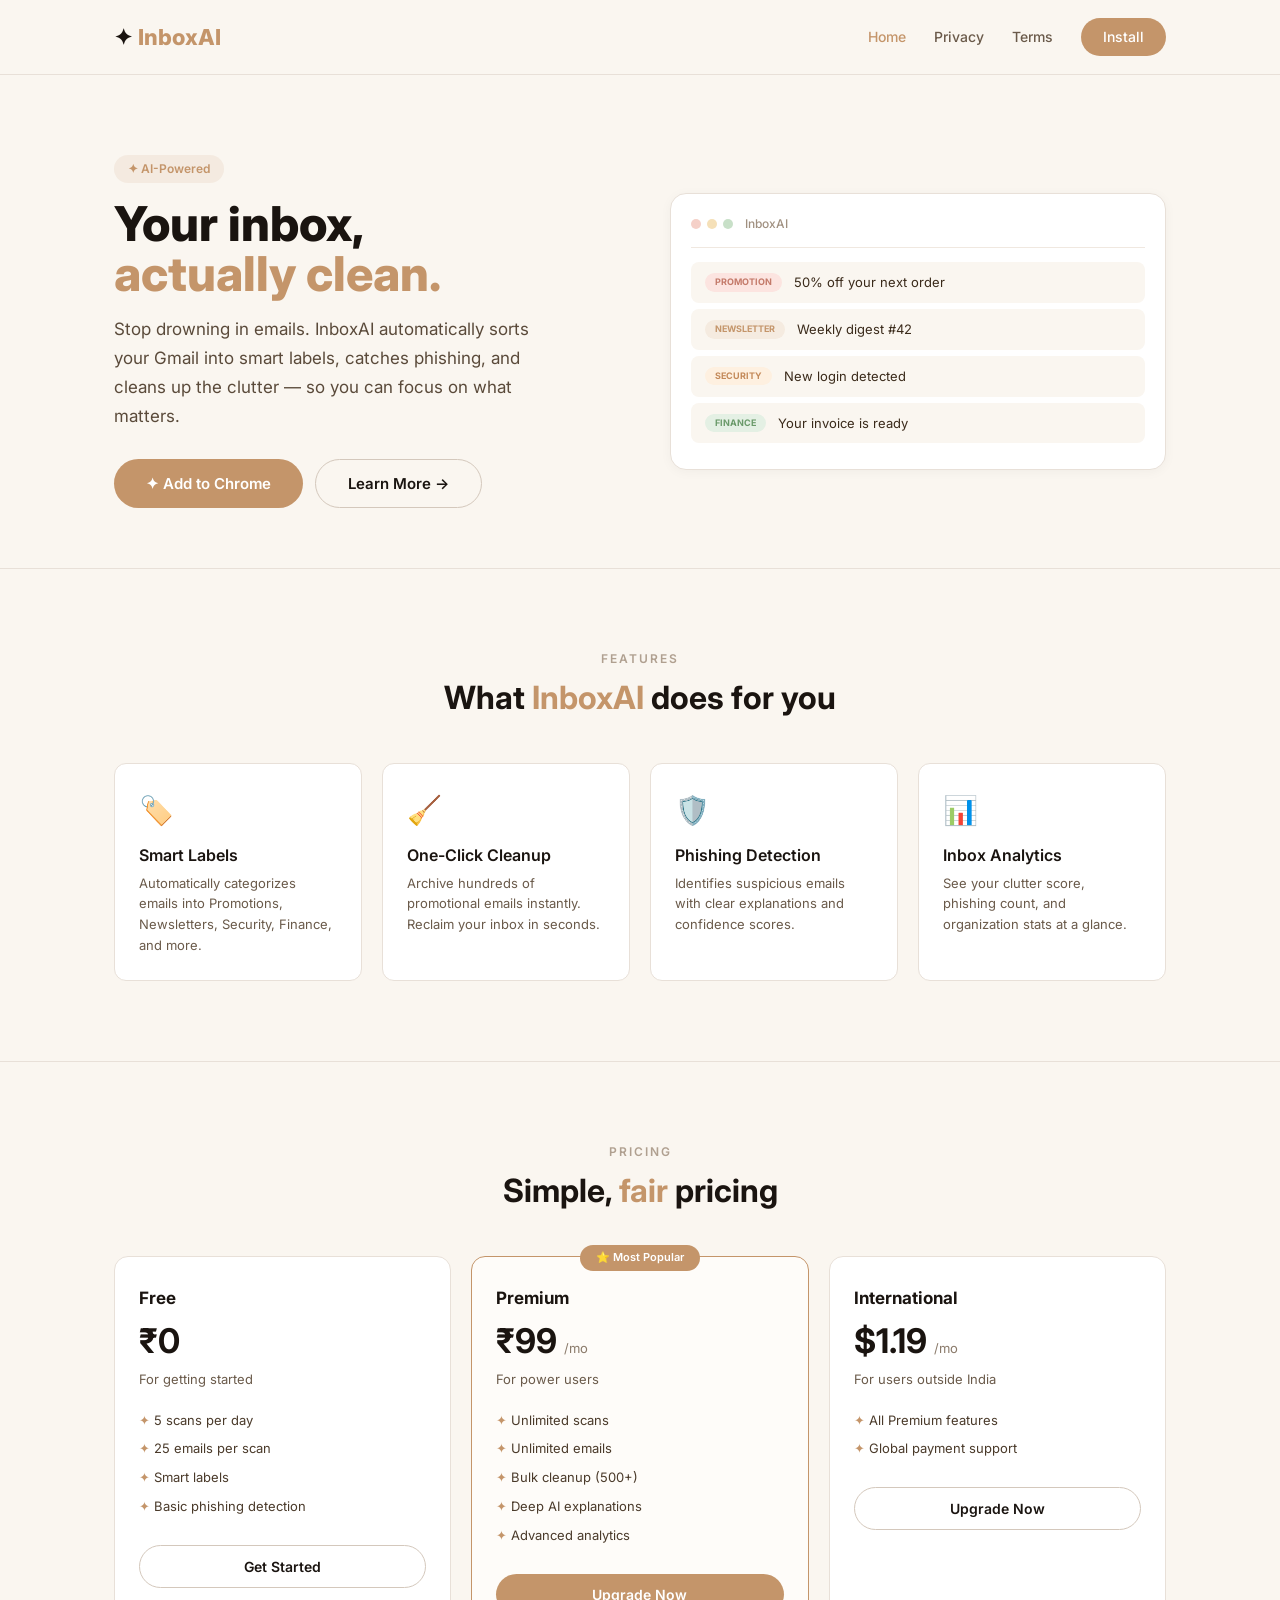
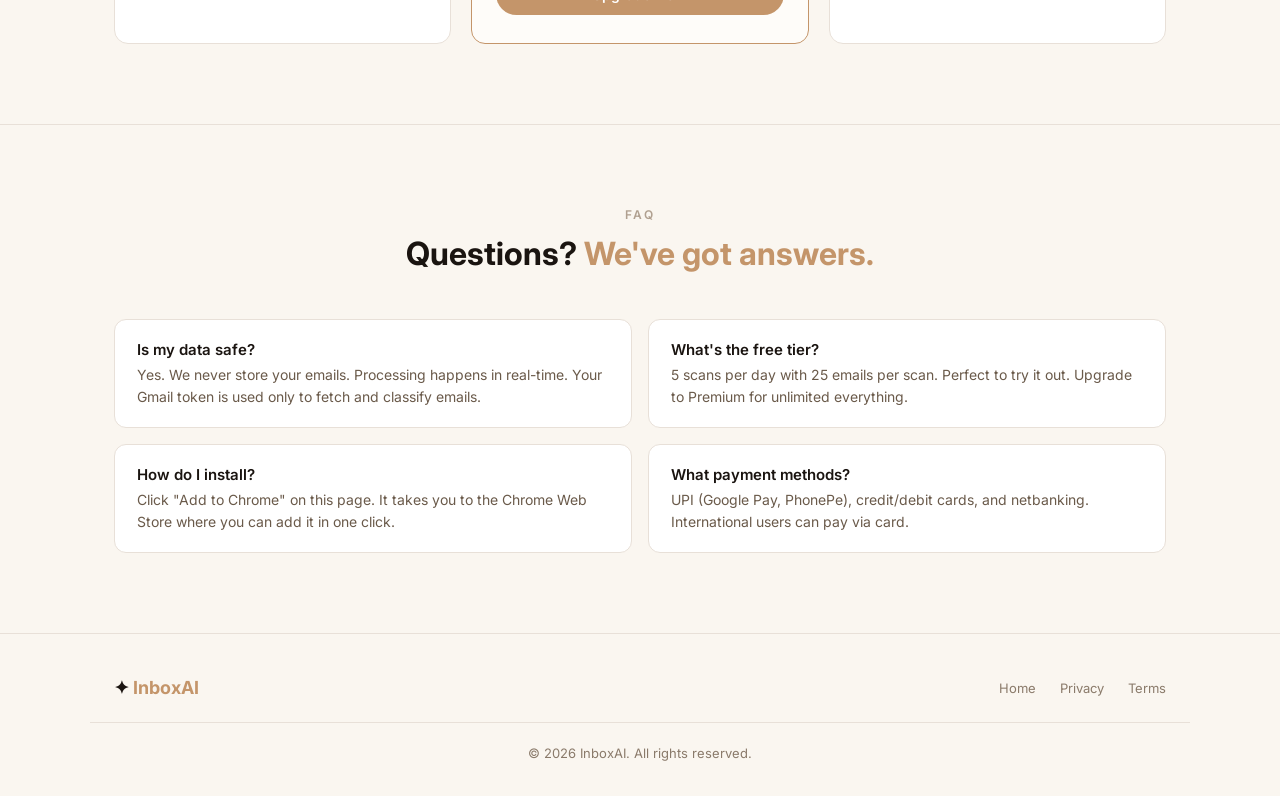
==== commit 4b121e59: "Update index.html" ====
--- a/index.html
+++ b/index.html
@@ -4,7 +4,7 @@
     <meta charset="UTF-8" />
     <meta name="viewport" content="width=device-width, initial-scale=1.0" />
     <title>InboxAI — Clean Your Gmail</title>
-    <link href="https://fonts.googleapis.com/css2?family=Space+Grotesk:wght@400;500;600;700;800&display=swap" rel="stylesheet">
+    <link href="https://fonts.googleapis.com/css2?family=Inter:wght@400;500;600;700;800&display=swap" rel="stylesheet">
     <style>
         * {
             margin: 0;
@@ -13,60 +13,76 @@
         }
 
         body {
-            font-family: 'Space Grotesk', sans-serif;
-            background: #0d0d14;
-            color: #fff;
+            font-family: 'Inter', -apple-system, BlinkMacSystemFont, sans-serif;
+            background: #faf6f0;
+            color: #1a1410;
+            line-height: 1.6;
+        }
+
+        .container {
+            max-width: 1100px;
+            margin: 0 auto;
+            padding: 0 24px;
         }
 
         /* ── NAV ── */
         nav {
-            max-width: 1200px;
+            padding: 18px 0;
+            border-bottom: 1px solid #e8e0d8;
+            background: #faf6f0;
+            position: sticky;
+            top: 0;
+            z-index: 100;
+        }
+
+        .nav-container {
+            max-width: 1100px;
             margin: 0 auto;
-            padding: 20px 40px;
+            padding: 0 24px;
             display: flex;
+            align-items: center;
             justify-content: space-between;
-            align-items: center;
-            border-bottom: 1px solid rgba(255,255,255,0.04);
         }
 
         .logo {
             font-size: 22px;
-            font-weight: 700;
+            font-weight: 800;
+            color: #1a1410;
+            cursor: pointer;
             display: flex;
             align-items: center;
-            gap: 8px;
-            cursor: pointer;
+            gap: 6px;
         }
 
         .logo span {
-            color: #8b5cf6;
+            color: #c4956a;
         }
 
         .nav-links {
             display: flex;
+            align-items: center;
             gap: 28px;
-            align-items: center;
         }
 
         .nav-links a {
-            color: rgba(255,255,255,0.5);
+            color: #6a5a4a;
             text-decoration: none;
             font-size: 14px;
             font-weight: 500;
-            transition: color 0.3s;
+            transition: color 0.2s;
             cursor: pointer;
         }
 
         .nav-links a:hover {
-            color: #fff;
+            color: #1a1410;
         }
 
         .nav-links a.active {
-            color: #8b5cf6;
+            color: #c4956a;
         }
 
         .nav-btn {
-            background: #8b5cf6;
+            background: #c4956a;
             color: #fff !important;
             padding: 8px 22px;
             border-radius: 100px;
@@ -74,7 +90,8 @@
         }
 
         .nav-btn:hover {
-            background: #7c3aed;
+            background: #b0855a;
+            color: #fff !important;
         }
 
         @media (max-width: 768px) {
@@ -85,43 +102,42 @@
 
         /* ── HERO ── */
         .hero {
-            max-width: 1200px;
-            margin: 0 auto;
-            padding: 80px 40px 60px;
+            padding: 80px 0 60px;
+        }
+
+        .hero-grid {
             display: grid;
             grid-template-columns: 1fr 1fr;
             gap: 60px;
             align-items: center;
-            min-height: 70vh;
-        }
-
-        .hero-left .label {
+        }
+
+        .hero-left .tag {
             display: inline-block;
-            background: rgba(139, 92, 246, 0.12);
-            color: #8b5cf6;
+            background: rgba(196, 149, 106, 0.12);
+            color: #c4956a;
             padding: 4px 14px;
             border-radius: 100px;
             font-size: 12px;
             font-weight: 600;
-            margin-bottom: 20px;
+            margin-bottom: 16px;
         }
 
         .hero-left h1 {
-            font-size: 52px;
+            font-size: 48px;
             font-weight: 800;
             line-height: 1.05;
             margin-bottom: 16px;
+            color: #1a1410;
         }
 
         .hero-left h1 .highlight {
-            background: linear-gradient(135deg, #8b5cf6, #f472b6);
-            -webkit-background-clip: text;
-            -webkit-text-fill-color: transparent;
+            color: #c4956a;
         }
 
         .hero-left p {
             font-size: 17px;
-            color: rgba(255,255,255,0.5);
+            color: #5a4a3a;
             max-width: 440px;
             line-height: 1.7;
             margin-bottom: 28px;
@@ -134,59 +150,58 @@
         }
 
         .btn-primary {
-            background: #8b5cf6;
+            background: #c4956a;
             color: #fff;
             padding: 14px 32px;
             border-radius: 100px;
             font-weight: 600;
             font-size: 15px;
-            text-decoration: none;
             border: none;
             cursor: pointer;
-            transition: all 0.3s;
-            font-family: 'Space Grotesk', sans-serif;
+            transition: all 0.2s;
+            font-family: inherit;
         }
 
         .btn-primary:hover {
-            background: #7c3aed;
+            background: #b0855a;
             transform: translateY(-2px);
-            box-shadow: 0 8px 30px rgba(139, 92, 246, 0.3);
         }
 
         .btn-secondary {
-            background: rgba(255,255,255,0.04);
-            color: #fff;
+            background: transparent;
+            color: #1a1410;
             padding: 14px 32px;
             border-radius: 100px;
             font-weight: 600;
             font-size: 15px;
-            text-decoration: none;
-            border: 1px solid rgba(255,255,255,0.08);
+            border: 1px solid #d4c8bc;
             cursor: pointer;
-            transition: all 0.3s;
-            font-family: 'Space Grotesk', sans-serif;
+            transition: all 0.2s;
+            font-family: inherit;
         }
 
         .btn-secondary:hover {
-            background: rgba(255,255,255,0.08);
+            border-color: #c4956a;
+            color: #c4956a;
             transform: translateY(-2px);
         }
 
+        /* ── MOCKUP ── */
         .mockup {
-            background: rgba(255,255,255,0.02);
-            border: 1px solid rgba(255,255,255,0.06);
-            border-radius: 20px;
+            background: #ffffff;
+            border: 1px solid #e8e0d8;
+            border-radius: 16px;
             padding: 20px;
-            backdrop-filter: blur(10px);
+            box-shadow: 0 2px 12px rgba(0,0,0,0.04);
         }
 
         .mockup-header {
             display: flex;
             align-items: center;
             gap: 12px;
-            padding-bottom: 16px;
-            border-bottom: 1px solid rgba(255,255,255,0.04);
-            margin-bottom: 16px;
+            padding-bottom: 14px;
+            border-bottom: 1px solid #f0e8e0;
+            margin-bottom: 14px;
         }
 
         .mockup-dots {
@@ -201,13 +216,14 @@
             display: inline-block;
         }
 
-        .mockup-dots .red { background: #f87171; }
-        .mockup-dots .yellow { background: #fbbf24; }
-        .mockup-dots .green { background: #34d399; }
+        .mockup-dots .red { background: #f5d0c8; }
+        .mockup-dots .yellow { background: #f5e0b8; }
+        .mockup-dots .green { background: #c8e0c8; }
 
         .mockup-title {
             font-size: 12px;
-            color: rgba(255,255,255,0.2);
+            color: #a09080;
+            font-weight: 500;
         }
 
         .mockup-row {
@@ -215,14 +231,14 @@
             align-items: center;
             gap: 12px;
             padding: 10px 14px;
-            border-radius: 10px;
-            background: rgba(255,255,255,0.02);
+            border-radius: 8px;
+            background: #faf6f0;
             margin-bottom: 6px;
-            transition: all 0.3s;
+            transition: all 0.2s;
         }
 
         .mockup-row:hover {
-            background: rgba(255,255,255,0.04);
+            background: #f0e8e0;
         }
 
         .mockup-row .badge {
@@ -234,21 +250,19 @@
             flex-shrink: 0;
         }
 
-        .badge-pink { background: rgba(244, 114, 182, 0.15); color: #f472b6; }
-        .badge-purple { background: rgba(139, 92, 246, 0.15); color: #8b5cf6; }
-        .badge-orange { background: rgba(251, 146, 60, 0.15); color: #fb923c; }
-        .badge-green { background: rgba(52, 211, 153, 0.15); color: #34d399; }
+        .badge-pink { background: #fce4e0; color: #c47a6a; }
+        .badge-clay { background: #f5ebe0; color: #c4956a; }
+        .badge-orange { background: #fef0e0; color: #c48a5a; }
+        .badge-green { background: #e4f0e4; color: #6a9a6a; }
 
         .mockup-row .text {
             font-size: 13px;
-            color: rgba(255,255,255,0.6);
+            color: #3a2a1a;
         }
 
         @media (max-width: 768px) {
-            .hero {
+            .hero-grid {
                 grid-template-columns: 1fr;
-                padding: 40px 20px;
-                gap: 40px;
                 text-align: center;
             }
             .hero-left p {
@@ -264,10 +278,8 @@
 
         /* ── FEATURES ── */
         .features {
-            max-width: 1200px;
-            margin: 0 auto;
-            padding: 80px 40px;
-            border-top: 1px solid rgba(255,255,255,0.04);
+            padding: 80px 0;
+            border-top: 1px solid #e8e0d8;
         }
 
         .features-grid {
@@ -277,15 +289,15 @@
         }
 
         .feature {
-            background: rgba(255,255,255,0.02);
-            border: 1px solid rgba(255,255,255,0.04);
-            border-radius: 14px;
+            background: #ffffff;
+            border: 1px solid #e8e0d8;
+            border-radius: 12px;
             padding: 24px;
-            transition: all 0.3s;
+            transition: all 0.2s;
         }
 
         .feature:hover {
-            border-color: rgba(139, 92, 246, 0.2);
+            border-color: #c4956a;
             transform: translateY(-4px);
         }
 
@@ -299,11 +311,12 @@
             font-size: 16px;
             font-weight: 600;
             margin-bottom: 4px;
+            color: #1a1410;
         }
 
         .feature p {
             font-size: 13px;
-            color: rgba(255,255,255,0.4);
+            color: #6a5a4a;
             line-height: 1.6;
         }
 
@@ -321,10 +334,8 @@
 
         /* ── PRICING ── */
         .pricing {
-            max-width: 1200px;
-            margin: 0 auto;
-            padding: 80px 40px;
-            border-top: 1px solid rgba(255,255,255,0.04);
+            padding: 80px 0;
+            border-top: 1px solid #e8e0d8;
         }
 
         .pricing-grid {
@@ -334,21 +345,22 @@
         }
 
         .plan {
-            background: rgba(255,255,255,0.02);
-            border: 1px solid rgba(255,255,255,0.04);
+            background: #ffffff;
+            border: 1px solid #e8e0d8;
             border-radius: 14px;
             padding: 28px 24px;
-            transition: all 0.3s;
+            transition: all 0.2s;
             position: relative;
         }
 
         .plan:hover {
             transform: translateY(-4px);
+            border-color: #c4956a;
         }
 
         .plan.popular {
-            border-color: rgba(139, 92, 246, 0.3);
-            background: rgba(139, 92, 246, 0.04);
+            border-color: #c4956a;
+            background: #fefcf9;
         }
 
         .plan .pop-badge {
@@ -356,7 +368,7 @@
             top: -12px;
             left: 50%;
             transform: translateX(-50%);
-            background: #8b5cf6;
+            background: #c4956a;
             color: #fff;
             padding: 4px 16px;
             border-radius: 100px;
@@ -366,22 +378,24 @@
 
         .plan h3 {
             font-size: 17px;
+            color: #1a1410;
             margin-bottom: 2px;
         }
 
         .plan .price {
             font-size: 34px;
             font-weight: 700;
+            color: #1a1410;
         }
 
         .plan .price span {
             font-size: 13px;
             font-weight: 400;
-            color: rgba(255,255,255,0.3);
+            color: #8a7a6a;
         }
 
         .plan .desc {
-            color: rgba(255,255,255,0.3);
+            color: #6a5a4a;
             font-size: 13px;
             margin-bottom: 16px;
         }
@@ -394,12 +408,12 @@
         .plan ul li {
             padding: 4px 0;
             font-size: 13px;
-            color: rgba(255,255,255,0.6);
+            color: #4a3a2a;
         }
 
         .plan ul li::before {
             content: '✦ ';
-            color: #8b5cf6;
+            color: #c4956a;
         }
 
         .plan .btn {
@@ -409,32 +423,31 @@
             padding: 12px;
             border-radius: 100px;
             font-weight: 600;
-            text-decoration: none;
             border: none;
             cursor: pointer;
             font-size: 14px;
-            font-family: 'Space Grotesk', sans-serif;
-            transition: all 0.3s;
+            font-family: inherit;
+            transition: all 0.2s;
         }
 
         .plan .btn-primary {
-            background: #8b5cf6;
+            background: #c4956a;
             color: #fff;
         }
 
         .plan .btn-primary:hover {
-            background: #7c3aed;
+            background: #b0855a;
         }
 
         .plan .btn-outline {
             background: transparent;
-            color: #fff;
-            border: 1px solid rgba(255,255,255,0.08);
+            color: #1a1410;
+            border: 1px solid #d4c8bc;
         }
 
         .plan .btn-outline:hover {
-            border-color: #8b5cf6;
-            color: #8b5cf6;
+            border-color: #c4956a;
+            color: #c4956a;
         }
 
         @media (max-width: 768px) {
@@ -447,52 +460,81 @@
 
         /* ── FAQ ── */
         .faq {
-            max-width: 800px;
-            margin: 0 auto;
-            padding: 80px 40px;
-            border-top: 1px solid rgba(255,255,255,0.04);
+            padding: 80px 0;
+            border-top: 1px solid #e8e0d8;
+        }
+
+        .faq-grid {
+            display: grid;
+            grid-template-columns: 1fr 1fr;
+            gap: 16px;
         }
 
         .faq-item {
-            background: rgba(255,255,255,0.02);
-            border: 1px solid rgba(255,255,255,0.04);
+            background: #ffffff;
+            border: 1px solid #e8e0d8;
             border-radius: 12px;
             padding: 18px 22px;
-            margin-bottom: 10px;
         }
 
         .faq-item h4 {
             font-size: 15px;
             font-weight: 600;
             margin-bottom: 2px;
+            color: #1a1410;
         }
 
         .faq-item p {
             font-size: 14px;
-            color: rgba(255,255,255,0.4);
+            color: #6a5a4a;
             line-height: 1.6;
         }
 
-        /* ── LEGAL PAGES (Privacy + Terms) ── */
+        @media (max-width: 768px) {
+            .faq-grid {
+                grid-template-columns: 1fr;
+            }
+        }
+
+        /* ── LEGAL PAGES (Privacy & Terms) ── */
         .legal-page {
-            max-width: 800px;
-            margin: 60px auto;
-            padding: 0 40px 80px;
+            padding: 60px 0 80px;
+            border-top: 1px solid #e8e0d8;
             display: none;
         }
 
         .legal-page.active {
             display: block;
+        }
+
+        .legal-page .back-btn {
+            background: transparent;
+            border: 1px solid #d4c8bc;
+            color: #1a1410;
+            padding: 8px 20px;
+            border-radius: 100px;
+            font-size: 13px;
+            font-weight: 500;
+            cursor: pointer;
+            font-family: inherit;
+            transition: all 0.2s;
+            margin-bottom: 32px;
+        }
+
+        .legal-page .back-btn:hover {
+            border-color: #c4956a;
+            color: #c4956a;
         }
 
         .legal-page h1 {
             font-size: 36px;
             font-weight: 800;
             margin-bottom: 4px;
+            color: #1a1410;
         }
 
         .legal-page .date {
-            color: rgba(255,255,255,0.3);
+            color: #8a7a6a;
             margin-bottom: 32px;
         }
 
@@ -500,23 +542,24 @@
             font-size: 20px;
             font-weight: 600;
             margin: 28px 0 12px;
+            color: #1a1410;
         }
 
         .legal-page p {
-            color: rgba(255,255,255,0.5);
+            color: #5a4a3a;
             line-height: 1.8;
             margin-bottom: 12px;
         }
 
         .legal-page ul {
-            color: rgba(255,255,255,0.5);
+            color: #5a4a3a;
             line-height: 1.8;
             padding-left: 20px;
             margin-bottom: 16px;
         }
 
         .legal-page a {
-            color: #8b5cf6;
+            color: #c4956a;
             text-decoration: none;
         }
 
@@ -524,59 +567,7 @@
             text-decoration: underline;
         }
 
-        .back-btn {
-            background: rgba(255,255,255,0.04);
-            color: #fff;
-            padding: 8px 20px;
-            border-radius: 100px;
-            border: 1px solid rgba(255,255,255,0.08);
-            cursor: pointer;
-            font-family: 'Space Grotesk', sans-serif;
-            font-size: 13px;
-            transition: all 0.3s;
-            margin-bottom: 24px;
-        }
-
-        .back-btn:hover {
-            background: rgba(255,255,255,0.08);
-        }
-
-        /* ── FOOTER ── */
-        footer {
-            max-width: 1200px;
-            margin: 0 auto;
-            padding: 40px;
-            border-top: 1px solid rgba(255,255,255,0.04);
-            display: flex;
-            justify-content: space-between;
-            align-items: center;
-        }
-
-        .footer-links {
-            display: flex;
-            gap: 24px;
-        }
-
-        .footer-links a {
-            color: rgba(255,255,255,0.3);
-            text-decoration: none;
-            font-size: 13px;
-            transition: color 0.3s;
-            cursor: pointer;
-        }
-
-        .footer-links a:hover {
-            color: #fff;
-        }
-
-        @media (max-width: 768px) {
-            footer {
-                flex-direction: column;
-                gap: 16px;
-                text-align: center;
-            }
-        }
-
+        /* ── SECTION TITLES ── */
         .section-title {
             text-align: center;
             margin-bottom: 40px;
@@ -587,44 +578,102 @@
             font-weight: 600;
             text-transform: uppercase;
             letter-spacing: 2px;
-            color: rgba(255,255,255,0.2);
+            color: #b0a090;
         }
 
         .section-title h2 {
             font-size: 32px;
             font-weight: 700;
-            margin-top: 2px;
+            margin-top: 4px;
+            color: #1a1410;
         }
 
         .section-title h2 span {
-            color: #8b5cf6;
-        }
-
-        .page-section {
-            display: block;
-        }
-
-        .page-section.hidden {
-            display: none;
-        }
-
-        /* Toast message */
-        .custom-toast {
+            color: #c4956a;
+        }
+
+        /* ── FOOTER ── */
+        footer {
+            border-top: 1px solid #e8e0d8;
+            padding: 40px 0 32px;
+            background: #faf6f0;
+        }
+
+        .footer-content {
+            max-width: 1100px;
+            margin: 0 auto;
+            padding: 0 24px;
+            display: flex;
+            justify-content: space-between;
+            align-items: center;
+            flex-wrap: wrap;
+            gap: 20px;
+        }
+
+        .footer-links {
+            display: flex;
+            gap: 24px;
+        }
+
+        .footer-links a {
+            color: #8a7a6a;
+            text-decoration: none;
+            font-size: 13px;
+            transition: color 0.2s;
+            cursor: pointer;
+        }
+
+        .footer-links a:hover {
+            color: #1a1410;
+        }
+
+        .footer-brand {
+            font-size: 18px;
+            font-weight: 700;
+            color: #1a1410;
+        }
+
+        .footer-brand span {
+            color: #c4956a;
+        }
+
+        .footer-bottom {
+            max-width: 1100px;
+            margin: 0 auto;
+            padding: 20px 24px 0;
+            border-top: 1px solid #e8e0d8;
+            margin-top: 20px;
+            text-align: center;
+            color: #8a7a6a;
+            font-size: 13px;
+        }
+
+        @media (max-width: 768px) {
+            .footer-content {
+                flex-direction: column;
+                text-align: center;
+            }
+            .footer-links {
+                flex-wrap: wrap;
+                justify-content: center;
+            }
+        }
+
+        /* ── TOAST ── */
+        .toast {
             position: fixed;
             bottom: 30px;
             left: 50%;
             transform: translateX(-50%);
-            background: #1a1a2e;
-            border: 1px solid rgba(139, 92, 246, 0.3);
-            color: #fff;
-            padding: 16px 28px;
+            background: #1a1410;
+            color: #f0ece8;
+            padding: 14px 28px;
             border-radius: 12px;
-            font-family: 'Space Grotesk', sans-serif;
             font-size: 14px;
             max-width: 420px;
             text-align: center;
             z-index: 9999;
-            box-shadow: 0 10px 40px rgba(0,0,0,0.6);
+            box-shadow: 0 8px 32px rgba(0,0,0,0.15);
             animation: slideUp 0.4s ease;
             white-space: pre-line;
             line-height: 1.6;
@@ -634,170 +683,193 @@
             from { opacity: 0; transform: translateX(-50%) translateY(20px); }
             to { opacity: 1; transform: translateX(-50%) translateY(0); }
         }
+
         @keyframes fadeOut {
             from { opacity: 1; }
             to { opacity: 0; transform: translateX(-50%) translateY(10px); }
         }
+
+        .hidden {
+            display: none !important;
+        }
     </style>
 </head>
 <body>
 
     <!-- ── NAV ── -->
     <nav>
-        <div class="logo" id="logoHome">✦ <span>InboxAI</span></div>
-        <div class="nav-links">
-            <a href="#" data-page="home" class="active" id="navHome">Home</a>
-            <a href="#" data-page="privacy" id="navPrivacy">Privacy</a>
-            <a href="#" data-page="terms" id="navTerms">Terms</a>
-            <a href="#" class="nav-btn" id="installNavBtn">Install</a>
+        <div class="nav-container">
+            <div class="logo" id="logoHome">✦ <span>InboxAI</span></div>
+            <div class="nav-links">
+                <a href="#" data-page="home" class="active" id="navHome">Home</a>
+                <a href="#" data-page="privacy" id="navPrivacy">Privacy</a>
+                <a href="#" data-page="terms" id="navTerms">Terms</a>
+                <a href="#" class="nav-btn" id="installNavBtn">Install</a>
+            </div>
         </div>
     </nav>
 
+    <!-- ============================================ -->
     <!-- ── HOME PAGE ── -->
-    <div id="page-home" class="page-section">
+    <!-- ============================================ -->
+    <div id="page-home">
 
         <section class="hero">
-            <div class="hero-left">
-                <div class="label">✦ AI-Powered</div>
-                <h1>Your inbox,<br /><span class="highlight">actually clean.</span></h1>
-                <p>Stop drowning in emails. InboxAI automatically sorts your Gmail into smart labels, catches phishing, and cleans up the clutter — so you can focus on what matters.</p>
-                <div class="btn-group">
-                    <button class="btn-primary" id="installHeroBtn">✦ Add to Chrome</button>
-                    <button class="btn-secondary" id="learnMoreBtn">Learn More →</button>
-                </div>
-            </div>
-            <div class="hero-right">
-                <div class="mockup">
-                    <div class="mockup-header">
-                        <div class="mockup-dots">
-                            <span class="red"></span>
-                            <span class="yellow"></span>
-                            <span class="green"></span>
+            <div class="container">
+                <div class="hero-grid">
+                    <div class="hero-left">
+                        <div class="tag">✦ AI-Powered</div>
+                        <h1>Your inbox,<br /><span class="highlight">actually clean.</span></h1>
+                        <p>Stop drowning in emails. InboxAI automatically sorts your Gmail into smart labels, catches phishing, and cleans up the clutter — so you can focus on what matters.</p>
+                        <div class="btn-group">
+                            <button class="btn-primary" id="installHeroBtn">✦ Add to Chrome</button>
+                            <button class="btn-secondary" id="learnMoreBtn">Learn More →</button>
                         </div>
-                        <span class="mockup-title">InboxAI</span>
-                    </div>
-                    <div class="mockup-row">
-                        <span class="badge badge-pink">Promotion</span>
-                        <span class="text">50% off your next order</span>
-                    </div>
-                    <div class="mockup-row">
-                        <span class="badge badge-purple">Newsletter</span>
-                        <span class="text">Weekly digest #42</span>
-                    </div>
-                    <div class="mockup-row">
-                        <span class="badge badge-orange">Security</span>
-                        <span class="text">New login detected</span>
-                    </div>
-                    <div class="mockup-row">
-                        <span class="badge badge-green">Finance</span>
-                        <span class="text">Your invoice is ready</span>
+                    </div>
+                    <div class="hero-right">
+                        <div class="mockup">
+                            <div class="mockup-header">
+                                <div class="mockup-dots">
+                                    <span class="red"></span>
+                                    <span class="yellow"></span>
+                                    <span class="green"></span>
+                                </div>
+                                <span class="mockup-title">InboxAI</span>
+                            </div>
+                            <div class="mockup-row">
+                                <span class="badge badge-pink">Promotion</span>
+                                <span class="text">50% off your next order</span>
+                            </div>
+                            <div class="mockup-row">
+                                <span class="badge badge-clay">Newsletter</span>
+                                <span class="text">Weekly digest #42</span>
+                            </div>
+                            <div class="mockup-row">
+                                <span class="badge badge-orange">Security</span>
+                                <span class="text">New login detected</span>
+                            </div>
+                            <div class="mockup-row">
+                                <span class="badge badge-green">Finance</span>
+                                <span class="text">Your invoice is ready</span>
+                            </div>
+                        </div>
                     </div>
                 </div>
             </div>
         </section>
 
         <section class="features" id="features">
-            <div class="section-title">
-                <div class="sub">Features</div>
-                <h2>What <span>InboxAI</span> does for you</h2>
-            </div>
-            <div class="features-grid">
-                <div class="feature">
-                    <span class="icon">🏷️</span>
-                    <h3>Smart Labels</h3>
-                    <p>Automatically categorizes emails into Promotions, Newsletters, Security, Finance, and more.</p>
+            <div class="container">
+                <div class="section-title">
+                    <div class="sub">Features</div>
+                    <h2>What <span>InboxAI</span> does for you</h2>
                 </div>
-                <div class="feature">
-                    <span class="icon">🧹</span>
-                    <h3>One-Click Cleanup</h3>
-                    <p>Archive hundreds of promotional emails instantly. Reclaim your inbox in seconds.</p>
-                </div>
-                <div class="feature">
-                    <span class="icon">🛡️</span>
-                    <h3>Phishing Detection</h3>
-                    <p>Identifies suspicious emails with clear explanations and confidence scores.</p>
-                </div>
-                <div class="feature">
-                    <span class="icon">📊</span>
-                    <h3>Inbox Analytics</h3>
-                    <p>See your clutter score, phishing count, and organization stats at a glance.</p>
+                <div class="features-grid">
+                    <div class="feature">
+                        <span class="icon">🏷️</span>
+                        <h3>Smart Labels</h3>
+                        <p>Automatically categorizes emails into Promotions, Newsletters, Security, Finance, and more.</p>
+                    </div>
+                    <div class="feature">
+                        <span class="icon">🧹</span>
+                        <h3>One-Click Cleanup</h3>
+                        <p>Archive hundreds of promotional emails instantly. Reclaim your inbox in seconds.</p>
+                    </div>
+                    <div class="feature">
+                        <span class="icon">🛡️</span>
+                        <h3>Phishing Detection</h3>
+                        <p>Identifies suspicious emails with clear explanations and confidence scores.</p>
+                    </div>
+                    <div class="feature">
+                        <span class="icon">📊</span>
+                        <h3>Inbox Analytics</h3>
+                        <p>See your clutter score, phishing count, and organization stats at a glance.</p>
+                    </div>
                 </div>
             </div>
         </section>
 
         <section class="pricing" id="pricing">
-            <div class="section-title">
-                <div class="sub">Pricing</div>
-                <h2>Simple, <span>fair</span> pricing</h2>
-            </div>
-            <div class="pricing-grid">
-                <div class="plan">
-                    <h3>Free</h3>
-                    <div class="price">₹0</div>
-                    <div class="desc">For getting started</div>
-                    <ul>
-                        <li>5 scans per day</li>
-                        <li>25 emails per scan</li>
-                        <li>Smart labels</li>
-                        <li>Basic phishing detection</li>
-                    </ul>
-                    <button class="btn btn-outline">Get Started</button>
+            <div class="container">
+                <div class="section-title">
+                    <div class="sub">Pricing</div>
+                    <h2>Simple, <span>fair</span> pricing</h2>
                 </div>
-                <div class="plan popular">
-                    <div class="pop-badge">⭐ Most Popular</div>
-                    <h3>Premium</h3>
-                    <div class="price">₹99 <span>/mo</span></div>
-                    <div class="desc">For power users</div>
-                    <ul>
-                        <li>Unlimited scans</li>
-                        <li>Unlimited emails</li>
-                        <li>Bulk cleanup (500+)</li>
-                        <li>Deep AI explanations</li>
-                        <li>Advanced analytics</li>
-                    </ul>
-                    <button class="btn btn-primary">Upgrade Now</button>
-                </div>
-                <div class="plan">
-                    <h3>International</h3>
-                    <div class="price">$1.19 <span>/mo</span></div>
-                    <div class="desc">For users outside India</div>
-                    <ul>
-                        <li>All Premium features</li>
-                        <li>Global payment support</li>
-                    </ul>
-                    <button class="btn btn-outline">Upgrade Now</button>
+                <div class="pricing-grid">
+                    <div class="plan">
+                        <h3>Free</h3>
+                        <div class="price">₹0</div>
+                        <div class="desc">For getting started</div>
+                        <ul>
+                            <li>5 scans per day</li>
+                            <li>25 emails per scan</li>
+                            <li>Smart labels</li>
+                            <li>Basic phishing detection</li>
+                        </ul>
+                        <button class="btn btn-outline">Get Started</button>
+                    </div>
+                    <div class="plan popular">
+                        <div class="pop-badge">⭐ Most Popular</div>
+                        <h3>Premium</h3>
+                        <div class="price">₹99 <span>/mo</span></div>
+                        <div class="desc">For power users</div>
+                        <ul>
+                            <li>Unlimited scans</li>
+                            <li>Unlimited emails</li>
+                            <li>Bulk cleanup (500+)</li>
+                            <li>Deep AI explanations</li>
+                            <li>Advanced analytics</li>
+                        </ul>
+                        <button class="btn btn-primary">Upgrade Now</button>
+                    </div>
+                    <div class="plan">
+                        <h3>International</h3>
+                        <div class="price">$1.19 <span>/mo</span></div>
+                        <div class="desc">For users outside India</div>
+                        <ul>
+                            <li>All Premium features</li>
+                            <li>Global payment support</li>
+                        </ul>
+                        <button class="btn btn-outline">Upgrade Now</button>
+                    </div>
                 </div>
             </div>
         </section>
 
         <section class="faq" id="faq">
-            <div class="section-title">
-                <div class="sub">FAQ</div>
-                <h2>Questions? <span>We've got answers.</span></h2>
-            </div>
-            <div class="faq-item">
-                <h4>Is my data safe?</h4>
-                <p>Yes. We never store your emails. Processing happens in real-time. Your Gmail token is used only to fetch and classify emails.</p>
-            </div>
-            <div class="faq-item">
-                <h4>What's the free tier?</h4>
-                <p>5 scans per day with 25 emails per scan. Perfect to try it out. Upgrade to Premium for unlimited everything.</p>
-            </div>
-            <div class="faq-item">
-                <h4>How do I install?</h4>
-                <p>Click "Add to Chrome" on this page. It takes you to the Chrome Web Store where you can add it in one click.</p>
-            </div>
-            <div class="faq-item">
-                <h4>What payment methods?</h4>
-                <p>UPI (Google Pay, PhonePe), credit/debit cards, and netbanking. International users can pay via card.</p>
+            <div class="container">
+                <div class="section-title">
+                    <div class="sub">FAQ</div>
+                    <h2>Questions? <span>We've got answers.</span></h2>
+                </div>
+                <div class="faq-grid">
+                    <div class="faq-item">
+                        <h4>Is my data safe?</h4>
+                        <p>Yes. We never store your emails. Processing happens in real-time. Your Gmail token is used only to fetch and classify emails.</p>
+                    </div>
+                    <div class="faq-item">
+                        <h4>What's the free tier?</h4>
+                        <p>5 scans per day with 25 emails per scan. Perfect to try it out. Upgrade to Premium for unlimited everything.</p>
+                    </div>
+                    <div class="faq-item">
+                        <h4>How do I install?</h4>
+                        <p>Click "Add to Chrome" on this page. It takes you to the Chrome Web Store where you can add it in one click.</p>
+                    </div>
+                    <div class="faq-item">
+                        <h4>What payment methods?</h4>
+                        <p>UPI (Google Pay, PhonePe), credit/debit cards, and netbanking. International users can pay via card.</p>
+                    </div>
+                </div>
             </div>
         </section>
 
     </div>
 
+    <!-- ============================================ -->
     <!-- ── PRIVACY PAGE ── -->
-    <div id="page-privacy" class="page-section hidden">
-        <div class="legal-page active">
+    <!-- ============================================ -->
+    <div id="page-privacy" class="legal-page">
+        <div class="container">
             <button class="back-btn" id="backFromPrivacy">← Back to Home</button>
             <h1>Privacy Policy</h1>
             <p class="date">Last updated: June 2026</p>
@@ -843,9 +915,11 @@
         </div>
     </div>
 
+    <!-- ============================================ -->
     <!-- ── TERMS PAGE ── -->
-    <div id="page-terms" class="page-section hidden">
-        <div class="legal-page active">
+    <!-- ============================================ -->
+    <div id="page-terms" class="legal-page">
+        <div class="container">
             <button class="back-btn" id="backFromTerms">← Back to Home</button>
             <h1>Terms of Service</h1>
             <p class="date">Last updated: June 2026</p>
@@ -887,11 +961,16 @@
 
     <!-- ── FOOTER ── -->
     <footer>
-        <div class="logo" style="font-size:18px;">✦ <span>InboxAI</span></div>
-        <div class="footer-links">
-            <a href="#" data-page="home">Home</a>
-            <a href="#" data-page="privacy">Privacy</a>
-            <a href="#" data-page="terms">Terms</a>
+        <div class="footer-content">
+            <div class="footer-brand">✦ <span>InboxAI</span></div>
+            <div class="footer-links">
+                <a href="#" data-page="home">Home</a>
+                <a href="#" data-page="privacy">Privacy</a>
+                <a href="#" data-page="terms">Terms</a>
+            </div>
+        </div>
+        <div class="footer-bottom">
+            © 2026 InboxAI. All rights reserved.
         </div>
     </footer>
 
@@ -908,10 +987,16 @@
             function showPage(pageId) {
                 // Hide all pages
                 Object.keys(pages).forEach(key => {
-                    pages[key].classList.add('hidden');
+                    pages[key].style.display = 'none';
+                    pages[key].classList.remove('active');
                 });
                 // Show selected page
-                pages[pageId].classList.remove('hidden');
+                if (pageId === 'home') {
+                    pages.home.style.display = 'block';
+                } else {
+                    pages[pageId].style.display = 'block';
+                    pages[pageId].classList.add('active');
+                }
                 // Update nav links
                 document.querySelectorAll('.nav-links a[data-page]').forEach(link => {
                     link.classList.toggle('active', link.dataset.page === pageId);
@@ -921,7 +1006,15 @@
             }
 
             // Nav links
-            document.querySelectorAll('.nav-links a[data-page], .footer-links a[data-page]').forEach(link => {
+            document.querySelectorAll('.nav-links a[data-page]').forEach(link => {
+                link.addEventListener('click', function(e) {
+                    e.preventDefault();
+                    showPage(this.dataset.page);
+                });
+            });
+
+            // Footer links
+            document.querySelectorAll('.footer-links a[data-page]').forEach(link => {
                 link.addEventListener('click', function(e) {
                     e.preventDefault();
                     showPage(this.dataset.page);
@@ -954,6 +1047,22 @@
                 });
             });
 
+            // ── TOAST ──
+            function showToast(message) {
+                const oldToast = document.querySelector('.toast');
+                if (oldToast) oldToast.remove();
+
+                const toast = document.createElement('div');
+                toast.className = 'toast';
+                toast.textContent = message;
+                document.body.appendChild(toast);
+
+                setTimeout(() => {
+                    toast.style.animation = 'fadeOut 0.4s ease forwards';
+                    setTimeout(() => toast.remove(), 400);
+                }, 4000);
+            }
+
             // ── INSTALL BUTTONS ──
             document.querySelectorAll('#installHeroBtn, #installNavBtn').forEach(btn => {
                 btn.addEventListener('click', function(e) {
@@ -970,22 +1079,6 @@
                 });
             });
 
-            // ── TOAST ──
-            function showToast(message) {
-                const oldToast = document.querySelector('.custom-toast');
-                if (oldToast) oldToast.remove();
-
-                const toast = document.createElement('div');
-                toast.className = 'custom-toast';
-                toast.textContent = message;
-                document.body.appendChild(toast);
-
-                setTimeout(() => {
-                    toast.style.animation = 'fadeOut 0.4s ease forwards';
-                    setTimeout(() => toast.remove(), 400);
-                }, 4000);
-            }
-
         });
     </script>
 
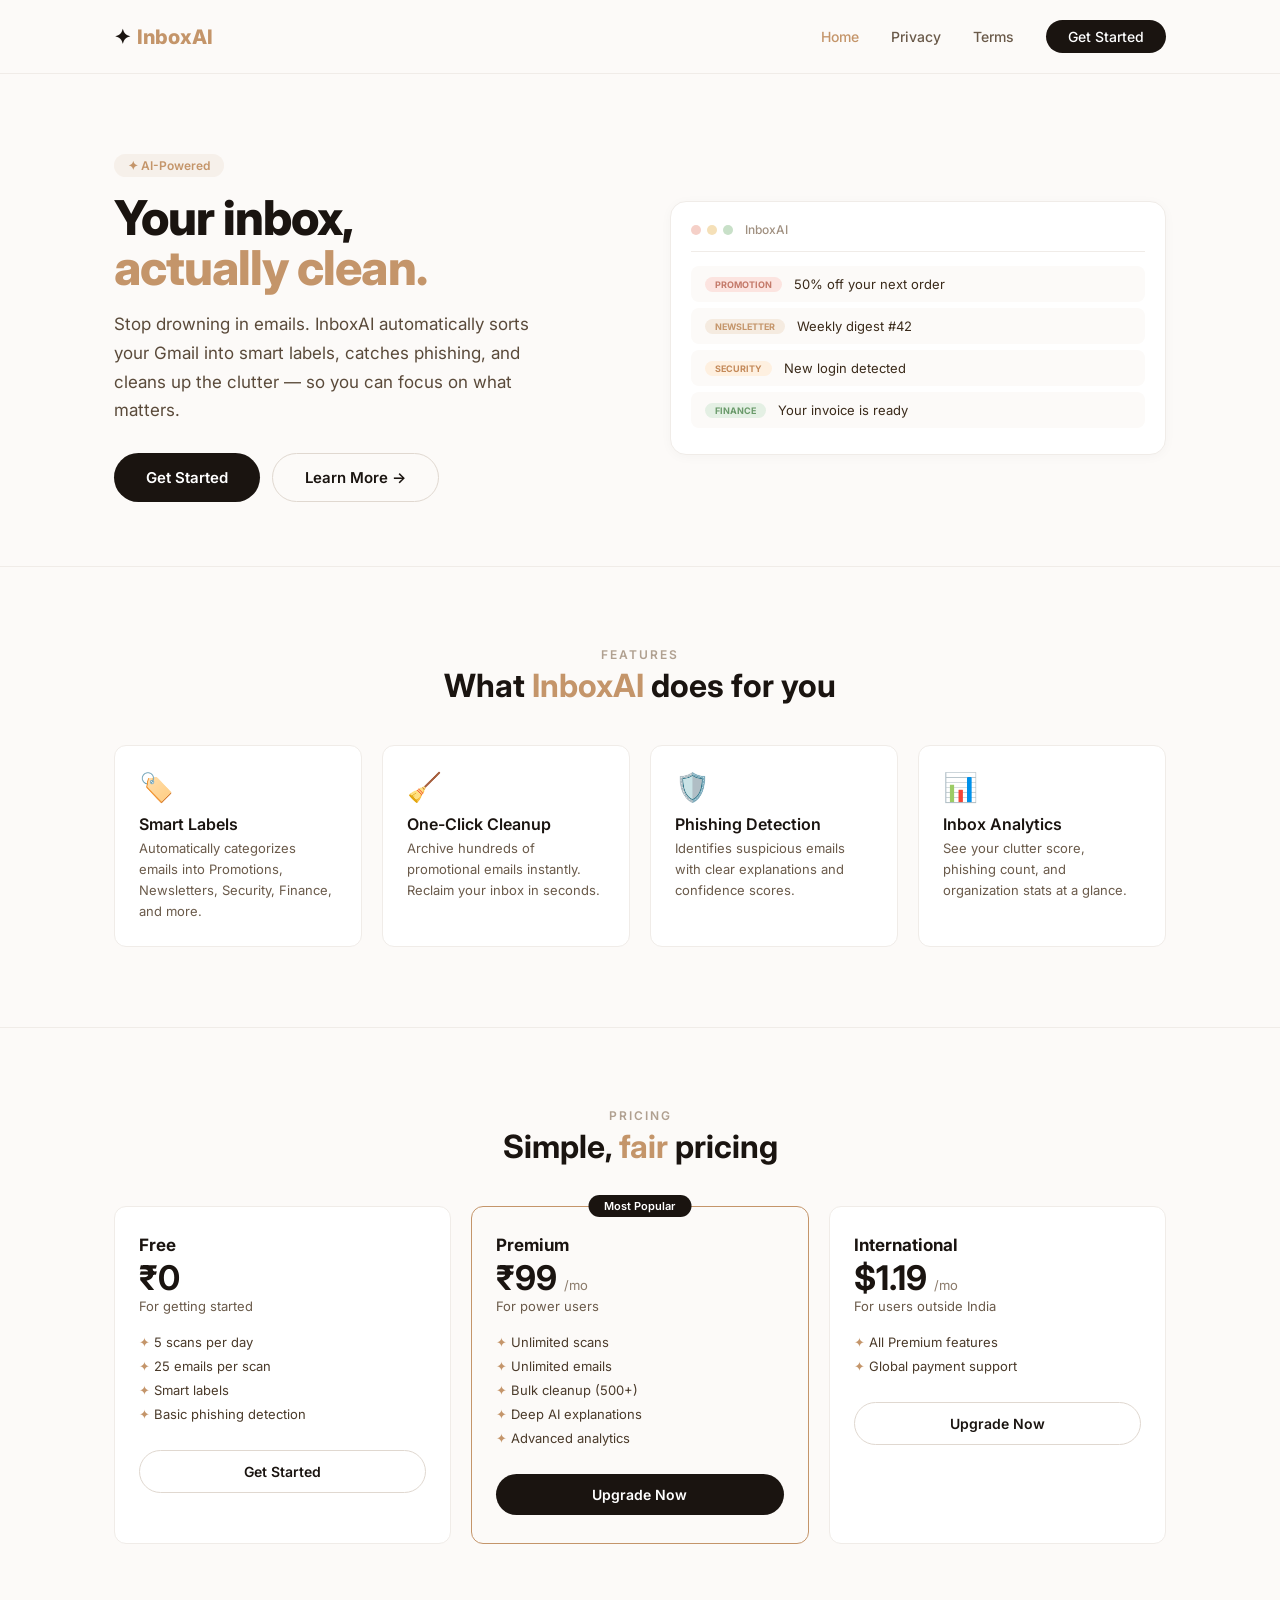
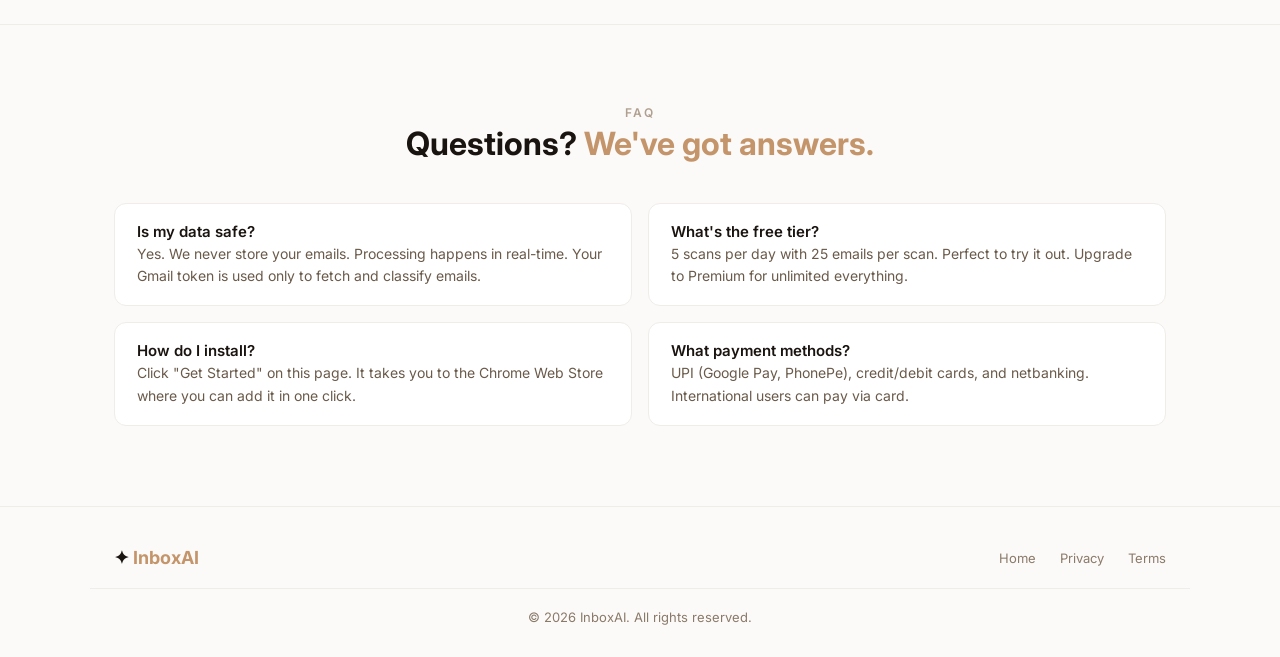
==== commit d10d732c: "Update index.html" ====
--- a/index.html
+++ b/index.html
@@ -4,7 +4,7 @@
     <meta charset="UTF-8" />
     <meta name="viewport" content="width=device-width, initial-scale=1.0" />
     <title>InboxAI — Clean Your Gmail</title>
-    <link href="https://fonts.googleapis.com/css2?family=Inter:wght@400;500;600;700;800&display=swap" rel="stylesheet">
+    <link href="https://fonts.googleapis.com/css2?family=Inter:wght@400;500;600;700;800;900&display=swap" rel="stylesheet">
     <style>
         * {
             margin: 0;
@@ -14,9 +14,9 @@
 
         body {
             font-family: 'Inter', -apple-system, BlinkMacSystemFont, sans-serif;
-            background: #faf6f0;
-            color: #1a1410;
-            line-height: 1.6;
+            background: #fcfaf8;
+            color: #1a1410;
+            -webkit-font-smoothing: antialiased;
         }
 
         .container {
@@ -27,9 +27,9 @@
 
         /* ── NAV ── */
         nav {
-            padding: 18px 0;
-            border-bottom: 1px solid #e8e0d8;
-            background: #faf6f0;
+            padding: 20px 0;
+            border-bottom: 1px solid #f0ece8;
+            background: #fcfaf8;
             position: sticky;
             top: 0;
             z-index: 100;
@@ -45,7 +45,7 @@
         }
 
         .logo {
-            font-size: 22px;
+            font-size: 20px;
             font-weight: 800;
             color: #1a1410;
             cursor: pointer;
@@ -61,7 +61,7 @@
         .nav-links {
             display: flex;
             align-items: center;
-            gap: 28px;
+            gap: 32px;
         }
 
         .nav-links a {
@@ -82,15 +82,16 @@
         }
 
         .nav-btn {
-            background: #c4956a;
+            background: #1a1410;
             color: #fff !important;
             padding: 8px 22px;
             border-radius: 100px;
             font-weight: 600;
+            font-size: 13px;
         }
 
         .nav-btn:hover {
-            background: #b0855a;
+            background: #2a2420;
             color: #fff !important;
         }
 
@@ -102,7 +103,7 @@
 
         /* ── HERO ── */
         .hero {
-            padding: 80px 0 60px;
+            padding: 80px 0 64px;
         }
 
         .hero-grid {
@@ -114,7 +115,7 @@
 
         .hero-left .tag {
             display: inline-block;
-            background: rgba(196, 149, 106, 0.12);
+            background: rgba(196, 149, 106, 0.1);
             color: #c4956a;
             padding: 4px 14px;
             border-radius: 100px;
@@ -129,6 +130,7 @@
             line-height: 1.05;
             margin-bottom: 16px;
             color: #1a1410;
+            letter-spacing: -0.02em;
         }
 
         .hero-left h1 .highlight {
@@ -150,7 +152,7 @@
         }
 
         .btn-primary {
-            background: #c4956a;
+            background: #1a1410;
             color: #fff;
             padding: 14px 32px;
             border-radius: 100px;
@@ -163,7 +165,7 @@
         }
 
         .btn-primary:hover {
-            background: #b0855a;
+            background: #2a2420;
             transform: translateY(-2px);
         }
 
@@ -174,7 +176,7 @@
             border-radius: 100px;
             font-weight: 600;
             font-size: 15px;
-            border: 1px solid #d4c8bc;
+            border: 1px solid #e0d8d0;
             cursor: pointer;
             transition: all 0.2s;
             font-family: inherit;
@@ -189,10 +191,10 @@
         /* ── MOCKUP ── */
         .mockup {
             background: #ffffff;
-            border: 1px solid #e8e0d8;
+            border: 1px solid #f0ece8;
             border-radius: 16px;
             padding: 20px;
-            box-shadow: 0 2px 12px rgba(0,0,0,0.04);
+            box-shadow: 0 2px 12px rgba(0,0,0,0.03);
         }
 
         .mockup-header {
@@ -200,7 +202,7 @@
             align-items: center;
             gap: 12px;
             padding-bottom: 14px;
-            border-bottom: 1px solid #f0e8e0;
+            border-bottom: 1px solid #f0ece8;
             margin-bottom: 14px;
         }
 
@@ -232,13 +234,13 @@
             gap: 12px;
             padding: 10px 14px;
             border-radius: 8px;
-            background: #faf6f0;
+            background: #fcfaf8;
             margin-bottom: 6px;
             transition: all 0.2s;
         }
 
         .mockup-row:hover {
-            background: #f0e8e0;
+            background: #f5f0ea;
         }
 
         .mockup-row .badge {
@@ -279,7 +281,7 @@
         /* ── FEATURES ── */
         .features {
             padding: 80px 0;
-            border-top: 1px solid #e8e0d8;
+            border-top: 1px solid #f0ece8;
         }
 
         .features-grid {
@@ -290,7 +292,7 @@
 
         .feature {
             background: #ffffff;
-            border: 1px solid #e8e0d8;
+            border: 1px solid #f0ece8;
             border-radius: 12px;
             padding: 24px;
             transition: all 0.2s;
@@ -335,7 +337,7 @@
         /* ── PRICING ── */
         .pricing {
             padding: 80px 0;
-            border-top: 1px solid #e8e0d8;
+            border-top: 1px solid #f0ece8;
         }
 
         .pricing-grid {
@@ -346,8 +348,8 @@
 
         .plan {
             background: #ffffff;
-            border: 1px solid #e8e0d8;
-            border-radius: 14px;
+            border: 1px solid #f0ece8;
+            border-radius: 12px;
             padding: 28px 24px;
             transition: all 0.2s;
             position: relative;
@@ -360,7 +362,7 @@
 
         .plan.popular {
             border-color: #c4956a;
-            background: #fefcf9;
+            background: #fcfaf8;
         }
 
         .plan .pop-badge {
@@ -368,7 +370,7 @@
             top: -12px;
             left: 50%;
             transform: translateX(-50%);
-            background: #c4956a;
+            background: #1a1410;
             color: #fff;
             padding: 4px 16px;
             border-radius: 100px;
@@ -431,18 +433,18 @@
         }
 
         .plan .btn-primary {
-            background: #c4956a;
+            background: #1a1410;
             color: #fff;
         }
 
         .plan .btn-primary:hover {
-            background: #b0855a;
+            background: #2a2420;
         }
 
         .plan .btn-outline {
             background: transparent;
             color: #1a1410;
-            border: 1px solid #d4c8bc;
+            border: 1px solid #e0d8d0;
         }
 
         .plan .btn-outline:hover {
@@ -461,7 +463,7 @@
         /* ── FAQ ── */
         .faq {
             padding: 80px 0;
-            border-top: 1px solid #e8e0d8;
+            border-top: 1px solid #f0ece8;
         }
 
         .faq-grid {
@@ -472,7 +474,7 @@
 
         .faq-item {
             background: #ffffff;
-            border: 1px solid #e8e0d8;
+            border: 1px solid #f0ece8;
             border-radius: 12px;
             padding: 18px 22px;
         }
@@ -496,10 +498,10 @@
             }
         }
 
-        /* ── LEGAL PAGES (Privacy & Terms) ── */
+        /* ── LEGAL PAGES ── */
         .legal-page {
             padding: 60px 0 80px;
-            border-top: 1px solid #e8e0d8;
+            border-top: 1px solid #f0ece8;
             display: none;
         }
 
@@ -509,7 +511,7 @@
 
         .legal-page .back-btn {
             background: transparent;
-            border: 1px solid #d4c8bc;
+            border: 1px solid #e0d8d0;
             color: #1a1410;
             padding: 8px 20px;
             border-radius: 100px;
@@ -527,7 +529,7 @@
         }
 
         .legal-page h1 {
-            font-size: 36px;
+            font-size: 32px;
             font-weight: 800;
             margin-bottom: 4px;
             color: #1a1410;
@@ -539,7 +541,7 @@
         }
 
         .legal-page h2 {
-            font-size: 20px;
+            font-size: 18px;
             font-weight: 600;
             margin: 28px 0 12px;
             color: #1a1410;
@@ -594,9 +596,9 @@
 
         /* ── FOOTER ── */
         footer {
-            border-top: 1px solid #e8e0d8;
+            border-top: 1px solid #f0ece8;
             padding: 40px 0 32px;
-            background: #faf6f0;
+            background: #fcfaf8;
         }
 
         .footer-content {
@@ -641,7 +643,7 @@
             max-width: 1100px;
             margin: 0 auto;
             padding: 20px 24px 0;
-            border-top: 1px solid #e8e0d8;
+            border-top: 1px solid #f0ece8;
             margin-top: 20px;
             text-align: center;
             color: #8a7a6a;
@@ -659,7 +661,6 @@
             }
         }
 
-        /* ── TOAST ── */
         .toast {
             position: fixed;
             bottom: 30px;
@@ -704,14 +705,12 @@
                 <a href="#" data-page="home" class="active" id="navHome">Home</a>
                 <a href="#" data-page="privacy" id="navPrivacy">Privacy</a>
                 <a href="#" data-page="terms" id="navTerms">Terms</a>
-                <a href="#" class="nav-btn" id="installNavBtn">Install</a>
+                <a href="#" class="nav-btn" id="installNavBtn">Get Started</a>
             </div>
         </div>
     </nav>
 
-    <!-- ============================================ -->
     <!-- ── HOME PAGE ── -->
-    <!-- ============================================ -->
     <div id="page-home">
 
         <section class="hero">
@@ -722,7 +721,7 @@
                         <h1>Your inbox,<br /><span class="highlight">actually clean.</span></h1>
                         <p>Stop drowning in emails. InboxAI automatically sorts your Gmail into smart labels, catches phishing, and cleans up the clutter — so you can focus on what matters.</p>
                         <div class="btn-group">
-                            <button class="btn-primary" id="installHeroBtn">✦ Add to Chrome</button>
+                            <button class="btn-primary" id="installHeroBtn">Get Started</button>
                             <button class="btn-secondary" id="learnMoreBtn">Learn More →</button>
                         </div>
                     </div>
@@ -809,7 +808,7 @@
                         <button class="btn btn-outline">Get Started</button>
                     </div>
                     <div class="plan popular">
-                        <div class="pop-badge">⭐ Most Popular</div>
+                        <div class="pop-badge">Most Popular</div>
                         <h3>Premium</h3>
                         <div class="price">₹99 <span>/mo</span></div>
                         <div class="desc">For power users</div>
@@ -853,7 +852,7 @@
                     </div>
                     <div class="faq-item">
                         <h4>How do I install?</h4>
-                        <p>Click "Add to Chrome" on this page. It takes you to the Chrome Web Store where you can add it in one click.</p>
+                        <p>Click "Get Started" on this page. It takes you to the Chrome Web Store where you can add it in one click.</p>
                     </div>
                     <div class="faq-item">
                         <h4>What payment methods?</h4>
@@ -865,9 +864,7 @@
 
     </div>
 
-    <!-- ============================================ -->
     <!-- ── PRIVACY PAGE ── -->
-    <!-- ============================================ -->
     <div id="page-privacy" class="legal-page">
         <div class="container">
             <button class="back-btn" id="backFromPrivacy">← Back to Home</button>
@@ -915,9 +912,7 @@
         </div>
     </div>
 
-    <!-- ============================================ -->
     <!-- ── TERMS PAGE ── -->
-    <!-- ============================================ -->
     <div id="page-terms" class="legal-page">
         <div class="container">
             <button class="back-btn" id="backFromTerms">← Back to Home</button>
@@ -977,7 +972,6 @@
     <script>
         document.addEventListener('DOMContentLoaded', function() {
 
-            // ── PAGE NAVIGATION ──
             const pages = {
                 home: document.getElementById('page-home'),
                 privacy: document.getElementById('page-privacy'),
@@ -985,48 +979,33 @@
             };
 
             function showPage(pageId) {
-                // Hide all pages
                 Object.keys(pages).forEach(key => {
                     pages[key].style.display = 'none';
                     pages[key].classList.remove('active');
                 });
-                // Show selected page
                 if (pageId === 'home') {
                     pages.home.style.display = 'block';
                 } else {
                     pages[pageId].style.display = 'block';
                     pages[pageId].classList.add('active');
                 }
-                // Update nav links
                 document.querySelectorAll('.nav-links a[data-page]').forEach(link => {
                     link.classList.toggle('active', link.dataset.page === pageId);
                 });
-                // Scroll to top
                 window.scrollTo({ top: 0, behavior: 'smooth' });
             }
 
-            // Nav links
-            document.querySelectorAll('.nav-links a[data-page]').forEach(link => {
+            document.querySelectorAll('.nav-links a[data-page], .footer-links a[data-page]').forEach(link => {
                 link.addEventListener('click', function(e) {
                     e.preventDefault();
                     showPage(this.dataset.page);
                 });
             });
 
-            // Footer links
-            document.querySelectorAll('.footer-links a[data-page]').forEach(link => {
-                link.addEventListener('click', function(e) {
-                    e.preventDefault();
-                    showPage(this.dataset.page);
-                });
-            });
-
-            // Logo click → Home
             document.getElementById('logoHome').addEventListener('click', function() {
                 showPage('home');
             });
 
-            // Back buttons
             document.getElementById('backFromPrivacy').addEventListener('click', function() {
                 showPage('home');
             });
@@ -1034,12 +1013,10 @@
                 showPage('home');
             });
 
-            // Learn More → Terms
             document.getElementById('learnMoreBtn').addEventListener('click', function() {
                 showPage('terms');
             });
 
-            // Privacy links inside Terms
             document.querySelectorAll('#privacyLinkFromTerms, #privacyLinkFromTerms2').forEach(link => {
                 link.addEventListener('click', function(e) {
                     e.preventDefault();
@@ -1047,23 +1024,19 @@
                 });
             });
 
-            // ── TOAST ──
             function showToast(message) {
                 const oldToast = document.querySelector('.toast');
                 if (oldToast) oldToast.remove();
-
                 const toast = document.createElement('div');
                 toast.className = 'toast';
                 toast.textContent = message;
                 document.body.appendChild(toast);
-
                 setTimeout(() => {
                     toast.style.animation = 'fadeOut 0.4s ease forwards';
                     setTimeout(() => toast.remove(), 400);
                 }, 4000);
             }
 
-            // ── INSTALL BUTTONS ──
             document.querySelectorAll('#installHeroBtn, #installNavBtn').forEach(btn => {
                 btn.addEventListener('click', function(e) {
                     e.preventDefault();
@@ -1071,7 +1044,6 @@
                 });
             });
 
-            // ── PLAN BUTTONS ──
             document.querySelectorAll('.plan .btn').forEach(btn => {
                 btn.addEventListener('click', function(e) {
                     e.preventDefault();
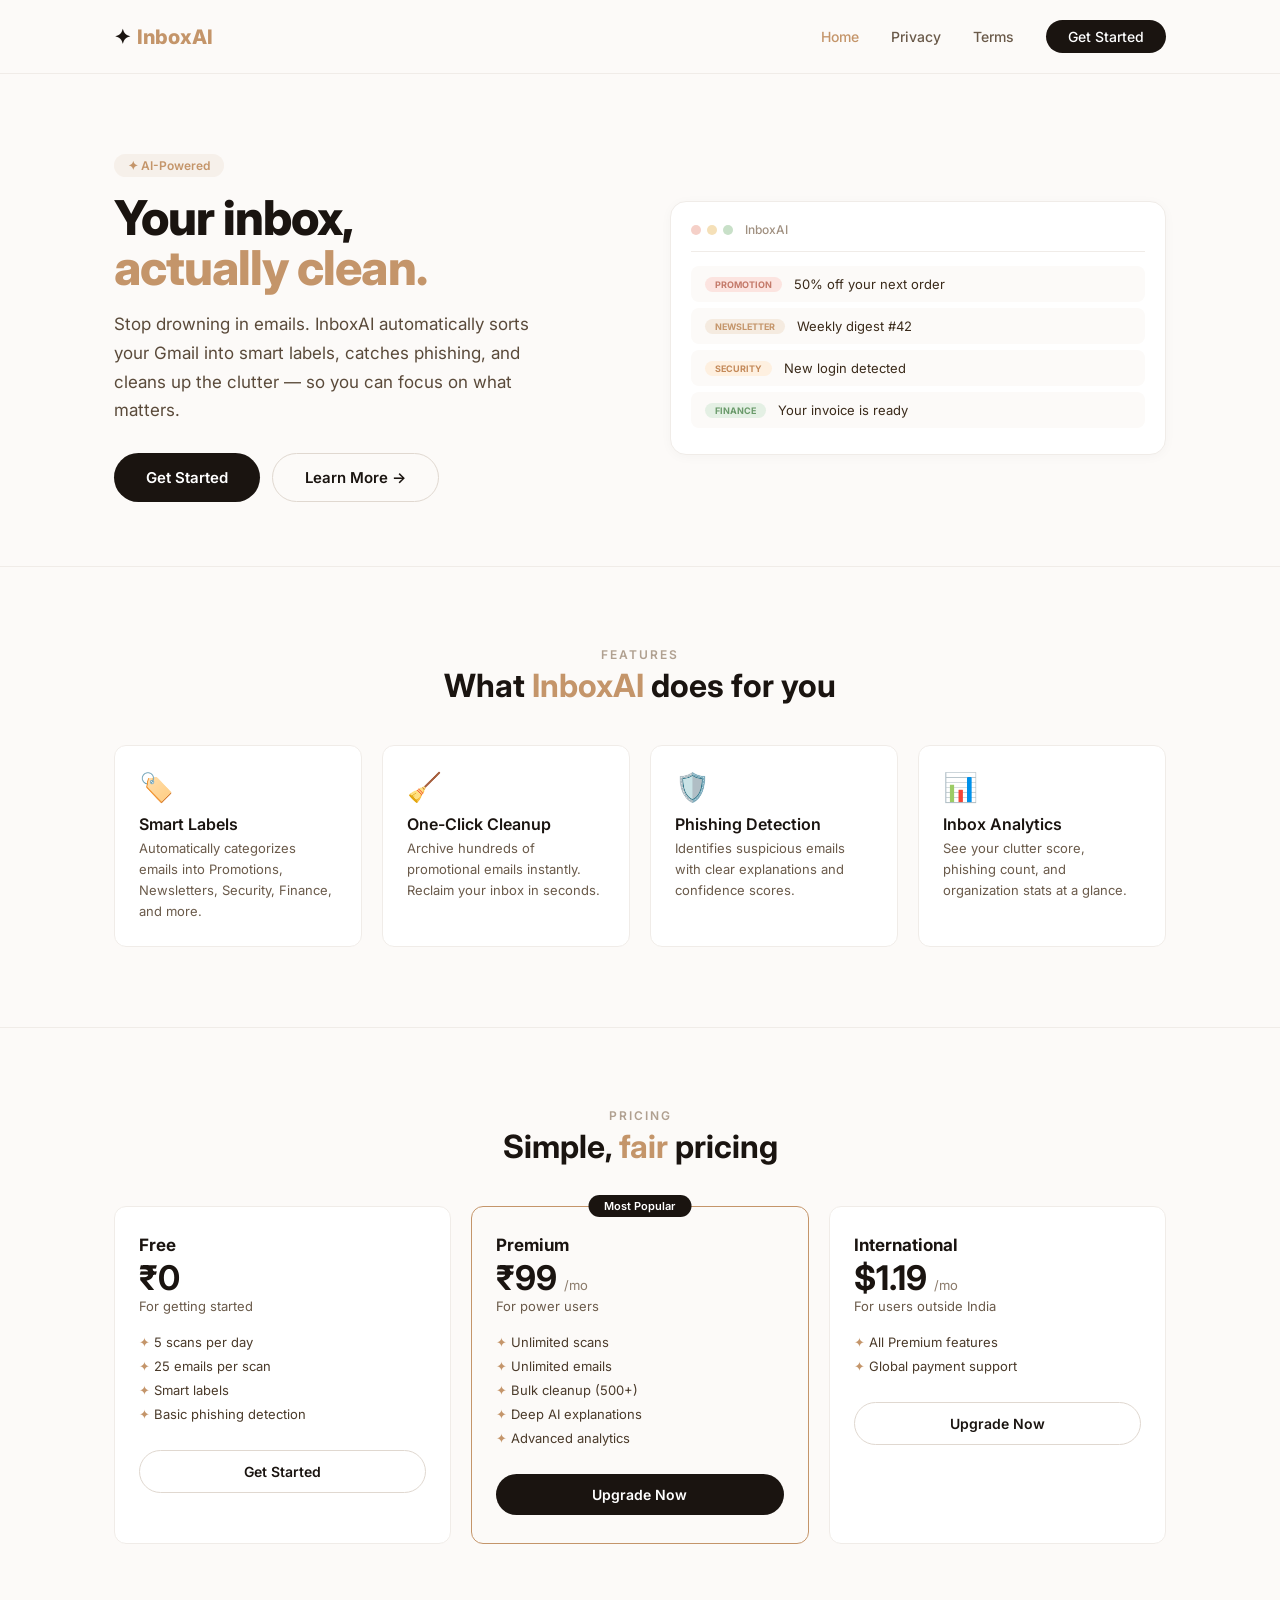
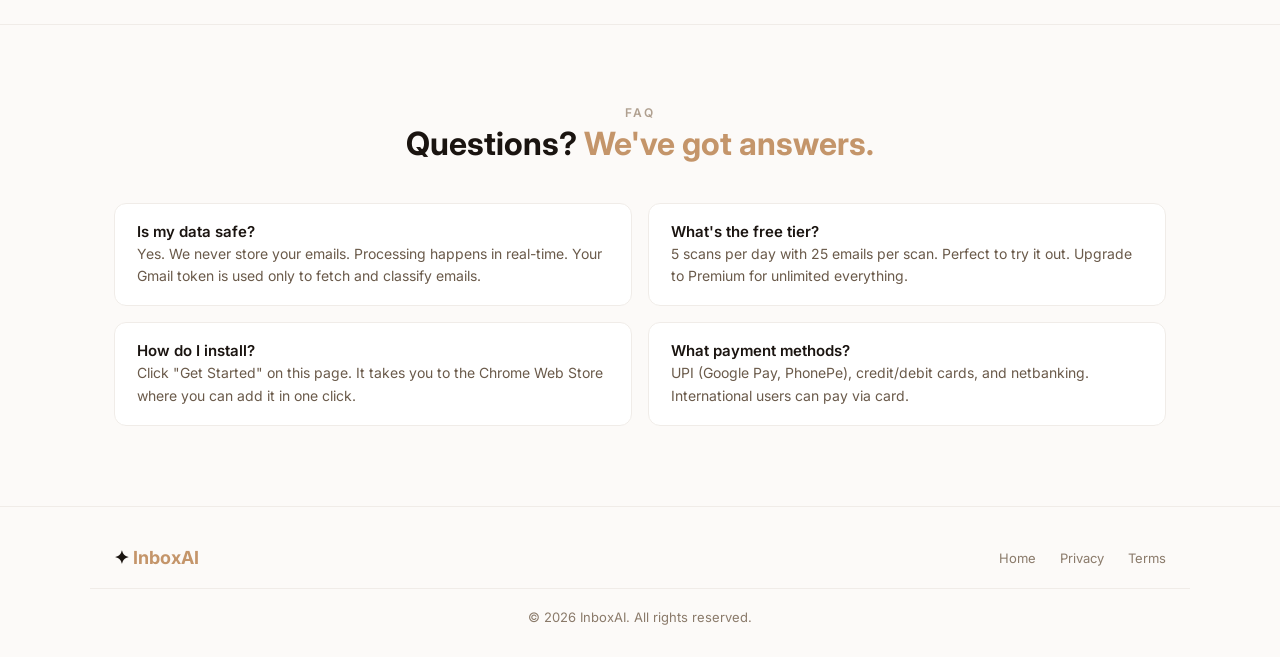
==== commit 061168a8: "Update index.html" ====
--- a/index.html
+++ b/index.html
@@ -33,6 +33,13 @@
             position: sticky;
             top: 0;
             z-index: 100;
+            transition: box-shadow 0.3s ease, background 0.3s ease;
+        }
+
+        nav.scrolled {
+            box-shadow: 0 2px 20px rgba(0,0,0,0.04);
+            background: rgba(252, 250, 248, 0.92);
+            backdrop-filter: blur(12px);
         }
 
         .nav-container {
@@ -71,6 +78,22 @@
             font-weight: 500;
             transition: color 0.2s;
             cursor: pointer;
+            position: relative;
+        }
+
+        .nav-links a::after {
+            content: '';
+            position: absolute;
+            bottom: -2px;
+            left: 0;
+            width: 0;
+            height: 2px;
+            background: #c4956a;
+            transition: width 0.3s ease;
+        }
+
+        .nav-links a:hover::after {
+            width: 100%;
         }
 
         .nav-links a:hover {
@@ -88,11 +111,17 @@
             border-radius: 100px;
             font-weight: 600;
             font-size: 13px;
+            transition: all 0.3s ease;
+        }
+
+        .nav-btn::after {
+            display: none;
         }
 
         .nav-btn:hover {
             background: #2a2420;
-            color: #fff !important;
+            transform: translateY(-2px);
+            box-shadow: 0 4px 16px rgba(26, 20, 16, 0.15);
         }
 
         @media (max-width: 768px) {
@@ -122,6 +151,12 @@
             font-size: 12px;
             font-weight: 600;
             margin-bottom: 16px;
+            animation: pulseGlow 2.5s ease-in-out infinite;
+        }
+
+        @keyframes pulseGlow {
+            0%, 100% { box-shadow: 0 0 0 0 rgba(196, 149, 106, 0); }
+            50% { box-shadow: 0 0 0 6px rgba(196, 149, 106, 0.08); }
         }
 
         .hero-left h1 {
@@ -160,13 +195,29 @@
             font-size: 15px;
             border: none;
             cursor: pointer;
-            transition: all 0.2s;
+            transition: all 0.3s ease;
             font-family: inherit;
+            position: relative;
+            overflow: hidden;
+        }
+
+        .btn-primary .ripple {
+            position: absolute;
+            border-radius: 50%;
+            background: rgba(255,255,255,0.2);
+            transform: scale(0);
+            animation: rippleAnim 0.6s ease-out;
+            pointer-events: none;
+        }
+
+        @keyframes rippleAnim {
+            to { transform: scale(4); opacity: 0; }
         }
 
         .btn-primary:hover {
             background: #2a2420;
             transform: translateY(-2px);
+            box-shadow: 0 4px 20px rgba(26, 20, 16, 0.2);
         }
 
         .btn-secondary {
@@ -178,7 +229,7 @@
             font-size: 15px;
             border: 1px solid #e0d8d0;
             cursor: pointer;
-            transition: all 0.2s;
+            transition: all 0.3s ease;
             font-family: inherit;
         }
 
@@ -236,11 +287,24 @@
             border-radius: 8px;
             background: #fcfaf8;
             margin-bottom: 6px;
-            transition: all 0.2s;
+            transition: all 0.3s ease;
+            opacity: 0;
+            transform: translateY(10px);
+            animation: fadeUp 0.5s ease forwards;
+        }
+
+        .mockup-row:nth-child(1) { animation-delay: 0.1s; }
+        .mockup-row:nth-child(2) { animation-delay: 0.25s; }
+        .mockup-row:nth-child(3) { animation-delay: 0.4s; }
+        .mockup-row:nth-child(4) { animation-delay: 0.55s; }
+
+        @keyframes fadeUp {
+            to { opacity: 1; transform: translateY(0); }
         }
 
         .mockup-row:hover {
             background: #f5f0ea;
+            transform: translateX(4px);
         }
 
         .mockup-row .badge {
@@ -295,12 +359,21 @@
             border: 1px solid #f0ece8;
             border-radius: 12px;
             padding: 24px;
-            transition: all 0.2s;
+            transition: all 0.3s ease;
+            opacity: 0;
+            transform: translateY(20px);
+        }
+
+        .feature.visible {
+            opacity: 1;
+            transform: translateY(0);
+            transition: all 0.6s ease;
         }
 
         .feature:hover {
             border-color: #c4956a;
             transform: translateY(-4px);
+            box-shadow: 0 8px 24px rgba(196, 149, 106, 0.08);
         }
 
         .feature .icon {
@@ -351,13 +424,22 @@
             border: 1px solid #f0ece8;
             border-radius: 12px;
             padding: 28px 24px;
-            transition: all 0.2s;
+            transition: all 0.4s ease;
             position: relative;
+            opacity: 0;
+            transform: translateY(20px);
+        }
+
+        .plan.visible {
+            opacity: 1;
+            transform: translateY(0);
+            transition: all 0.6s ease;
         }
 
         .plan:hover {
-            transform: translateY(-4px);
+            transform: translateY(-6px);
             border-color: #c4956a;
+            box-shadow: 0 12px 32px rgba(196, 149, 106, 0.08);
         }
 
         .plan.popular {
@@ -411,6 +493,19 @@
             padding: 4px 0;
             font-size: 13px;
             color: #4a3a2a;
+            opacity: 0;
+            transform: translateX(-10px);
+            animation: slideIn 0.4s ease forwards;
+        }
+
+        .plan ul li:nth-child(1) { animation-delay: 0.1s; }
+        .plan ul li:nth-child(2) { animation-delay: 0.2s; }
+        .plan ul li:nth-child(3) { animation-delay: 0.3s; }
+        .plan ul li:nth-child(4) { animation-delay: 0.4s; }
+        .plan ul li:nth-child(5) { animation-delay: 0.5s; }
+
+        @keyframes slideIn {
+            to { opacity: 1; transform: translateX(0); }
         }
 
         .plan ul li::before {
@@ -429,7 +524,7 @@
             cursor: pointer;
             font-size: 14px;
             font-family: inherit;
-            transition: all 0.2s;
+            transition: all 0.3s ease;
         }
 
         .plan .btn-primary {
@@ -439,6 +534,7 @@
 
         .plan .btn-primary:hover {
             background: #2a2420;
+            transform: translateY(-2px);
         }
 
         .plan .btn-outline {
@@ -477,6 +573,20 @@
             border: 1px solid #f0ece8;
             border-radius: 12px;
             padding: 18px 22px;
+            transition: all 0.3s ease;
+            opacity: 0;
+            transform: translateY(10px);
+        }
+
+        .faq-item.visible {
+            opacity: 1;
+            transform: translateY(0);
+            transition: all 0.5s ease;
+        }
+
+        .faq-item:hover {
+            border-color: #c4956a;
+            box-shadow: 0 4px 16px rgba(196, 149, 106, 0.06);
         }
 
         .faq-item h4 {
@@ -507,6 +617,12 @@
 
         .legal-page.active {
             display: block;
+            animation: fadePage 0.5s ease;
+        }
+
+        @keyframes fadePage {
+            from { opacity: 0; transform: translateY(10px); }
+            to { opacity: 1; transform: translateY(0); }
         }
 
         .legal-page .back-btn {
@@ -519,13 +635,14 @@
             font-weight: 500;
             cursor: pointer;
             font-family: inherit;
-            transition: all 0.2s;
+            transition: all 0.3s ease;
             margin-bottom: 32px;
         }
 
         .legal-page .back-btn:hover {
             border-color: #c4956a;
             color: #c4956a;
+            transform: translateX(-4px);
         }
 
         .legal-page h1 {
@@ -623,6 +740,22 @@
             font-size: 13px;
             transition: color 0.2s;
             cursor: pointer;
+            position: relative;
+        }
+
+        .footer-links a::after {
+            content: '';
+            position: absolute;
+            bottom: -2px;
+            left: 0;
+            width: 0;
+            height: 1px;
+            background: #c4956a;
+            transition: width 0.3s ease;
+        }
+
+        .footer-links a:hover::after {
+            width: 100%;
         }
 
         .footer-links a:hover {
@@ -661,6 +794,7 @@
             }
         }
 
+        /* ── TOAST ── */
         .toast {
             position: fixed;
             bottom: 30px;
@@ -698,7 +832,7 @@
 <body>
 
     <!-- ── NAV ── -->
-    <nav>
+    <nav id="navbar">
         <div class="nav-container">
             <div class="logo" id="logoHome">✦ <span>InboxAI</span></div>
             <div class="nav-links">
@@ -763,23 +897,23 @@
                     <div class="sub">Features</div>
                     <h2>What <span>InboxAI</span> does for you</h2>
                 </div>
-                <div class="features-grid">
-                    <div class="feature">
+                <div class="features-grid" id="featureGrid">
+                    <div class="feature" data-delay="0">
                         <span class="icon">🏷️</span>
                         <h3>Smart Labels</h3>
                         <p>Automatically categorizes emails into Promotions, Newsletters, Security, Finance, and more.</p>
                     </div>
-                    <div class="feature">
+                    <div class="feature" data-delay="100">
                         <span class="icon">🧹</span>
                         <h3>One-Click Cleanup</h3>
                         <p>Archive hundreds of promotional emails instantly. Reclaim your inbox in seconds.</p>
                     </div>
-                    <div class="feature">
+                    <div class="feature" data-delay="200">
                         <span class="icon">🛡️</span>
                         <h3>Phishing Detection</h3>
                         <p>Identifies suspicious emails with clear explanations and confidence scores.</p>
                     </div>
-                    <div class="feature">
+                    <div class="feature" data-delay="300">
                         <span class="icon">📊</span>
                         <h3>Inbox Analytics</h3>
                         <p>See your clutter score, phishing count, and organization stats at a glance.</p>
@@ -794,8 +928,8 @@
                     <div class="sub">Pricing</div>
                     <h2>Simple, <span>fair</span> pricing</h2>
                 </div>
-                <div class="pricing-grid">
-                    <div class="plan">
+                <div class="pricing-grid" id="pricingGrid">
+                    <div class="plan" data-delay="0">
                         <h3>Free</h3>
                         <div class="price">₹0</div>
                         <div class="desc">For getting started</div>
@@ -807,7 +941,7 @@
                         </ul>
                         <button class="btn btn-outline">Get Started</button>
                     </div>
-                    <div class="plan popular">
+                    <div class="plan popular" data-delay="150">
                         <div class="pop-badge">Most Popular</div>
                         <h3>Premium</h3>
                         <div class="price">₹99 <span>/mo</span></div>
@@ -821,7 +955,7 @@
                         </ul>
                         <button class="btn btn-primary">Upgrade Now</button>
                     </div>
-                    <div class="plan">
+                    <div class="plan" data-delay="300">
                         <h3>International</h3>
                         <div class="price">$1.19 <span>/mo</span></div>
                         <div class="desc">For users outside India</div>
@@ -841,20 +975,20 @@
                     <div class="sub">FAQ</div>
                     <h2>Questions? <span>We've got answers.</span></h2>
                 </div>
-                <div class="faq-grid">
-                    <div class="faq-item">
+                <div class="faq-grid" id="faqGrid">
+                    <div class="faq-item" data-delay="0">
                         <h4>Is my data safe?</h4>
                         <p>Yes. We never store your emails. Processing happens in real-time. Your Gmail token is used only to fetch and classify emails.</p>
                     </div>
-                    <div class="faq-item">
+                    <div class="faq-item" data-delay="100">
                         <h4>What's the free tier?</h4>
                         <p>5 scans per day with 25 emails per scan. Perfect to try it out. Upgrade to Premium for unlimited everything.</p>
                     </div>
-                    <div class="faq-item">
+                    <div class="faq-item" data-delay="200">
                         <h4>How do I install?</h4>
                         <p>Click "Get Started" on this page. It takes you to the Chrome Web Store where you can add it in one click.</p>
                     </div>
-                    <div class="faq-item">
+                    <div class="faq-item" data-delay="300">
                         <h4>What payment methods?</h4>
                         <p>UPI (Google Pay, PhonePe), credit/debit cards, and netbanking. International users can pay via card.</p>
                     </div>
@@ -972,6 +1106,57 @@
     <script>
         document.addEventListener('DOMContentLoaded', function() {
 
+            // ── NAVBAR SCROLL EFFECT ──
+            const navbar = document.getElementById('navbar');
+            window.addEventListener('scroll', function() {
+                if (window.scrollY > 20) {
+                    navbar.classList.add('scrolled');
+                } else {
+                    navbar.classList.remove('scrolled');
+                }
+            });
+
+            // ── RIPPLE EFFECT ON BUTTONS ──
+            document.querySelectorAll('.btn-primary, .btn-secondary, .btn-outline, .btn-nav').forEach(btn => {
+                btn.addEventListener('click', function(e) {
+                    const ripple = document.createElement('span');
+                    const rect = this.getBoundingClientRect();
+                    const size = Math.max(rect.width, rect.height);
+                    ripple.className = 'ripple';
+                    ripple.style.width = ripple.style.height = size + 'px';
+                    ripple.style.left = (e.clientX - rect.left - size/2) + 'px';
+                    ripple.style.top = (e.clientY - rect.top - size/2) + 'px';
+                    this.appendChild(ripple);
+                    setTimeout(() => ripple.remove(), 600);
+                });
+            });
+
+            // ── SCROLL REVEAL ANIMATIONS ──
+            const observer = new IntersectionObserver((entries) => {
+                entries.forEach(entry => {
+                    if (entry.isIntersecting) {
+                        const el = entry.target;
+                        const delay = parseInt(el.dataset.delay) || 0;
+                        setTimeout(() => {
+                            el.classList.add('visible');
+                        }, delay);
+                    }
+                });
+            }, {
+                threshold: 0.15,
+                rootMargin: '0px 0px -40px 0px'
+            });
+
+            // Observe features
+            document.querySelectorAll('.feature').forEach(el => observer.observe(el));
+
+            // Observe pricing plans
+            document.querySelectorAll('.plan').forEach(el => observer.observe(el));
+
+            // Observe FAQ items
+            document.querySelectorAll('.faq-item').forEach(el => observer.observe(el));
+
+            // ── PAGE NAVIGATION ──
             const pages = {
                 home: document.getElementById('page-home'),
                 privacy: document.getElementById('page-privacy'),
@@ -1024,6 +1209,7 @@
                 });
             });
 
+            // ── TOAST ──
             function showToast(message) {
                 const oldToast = document.querySelector('.toast');
                 if (oldToast) oldToast.remove();
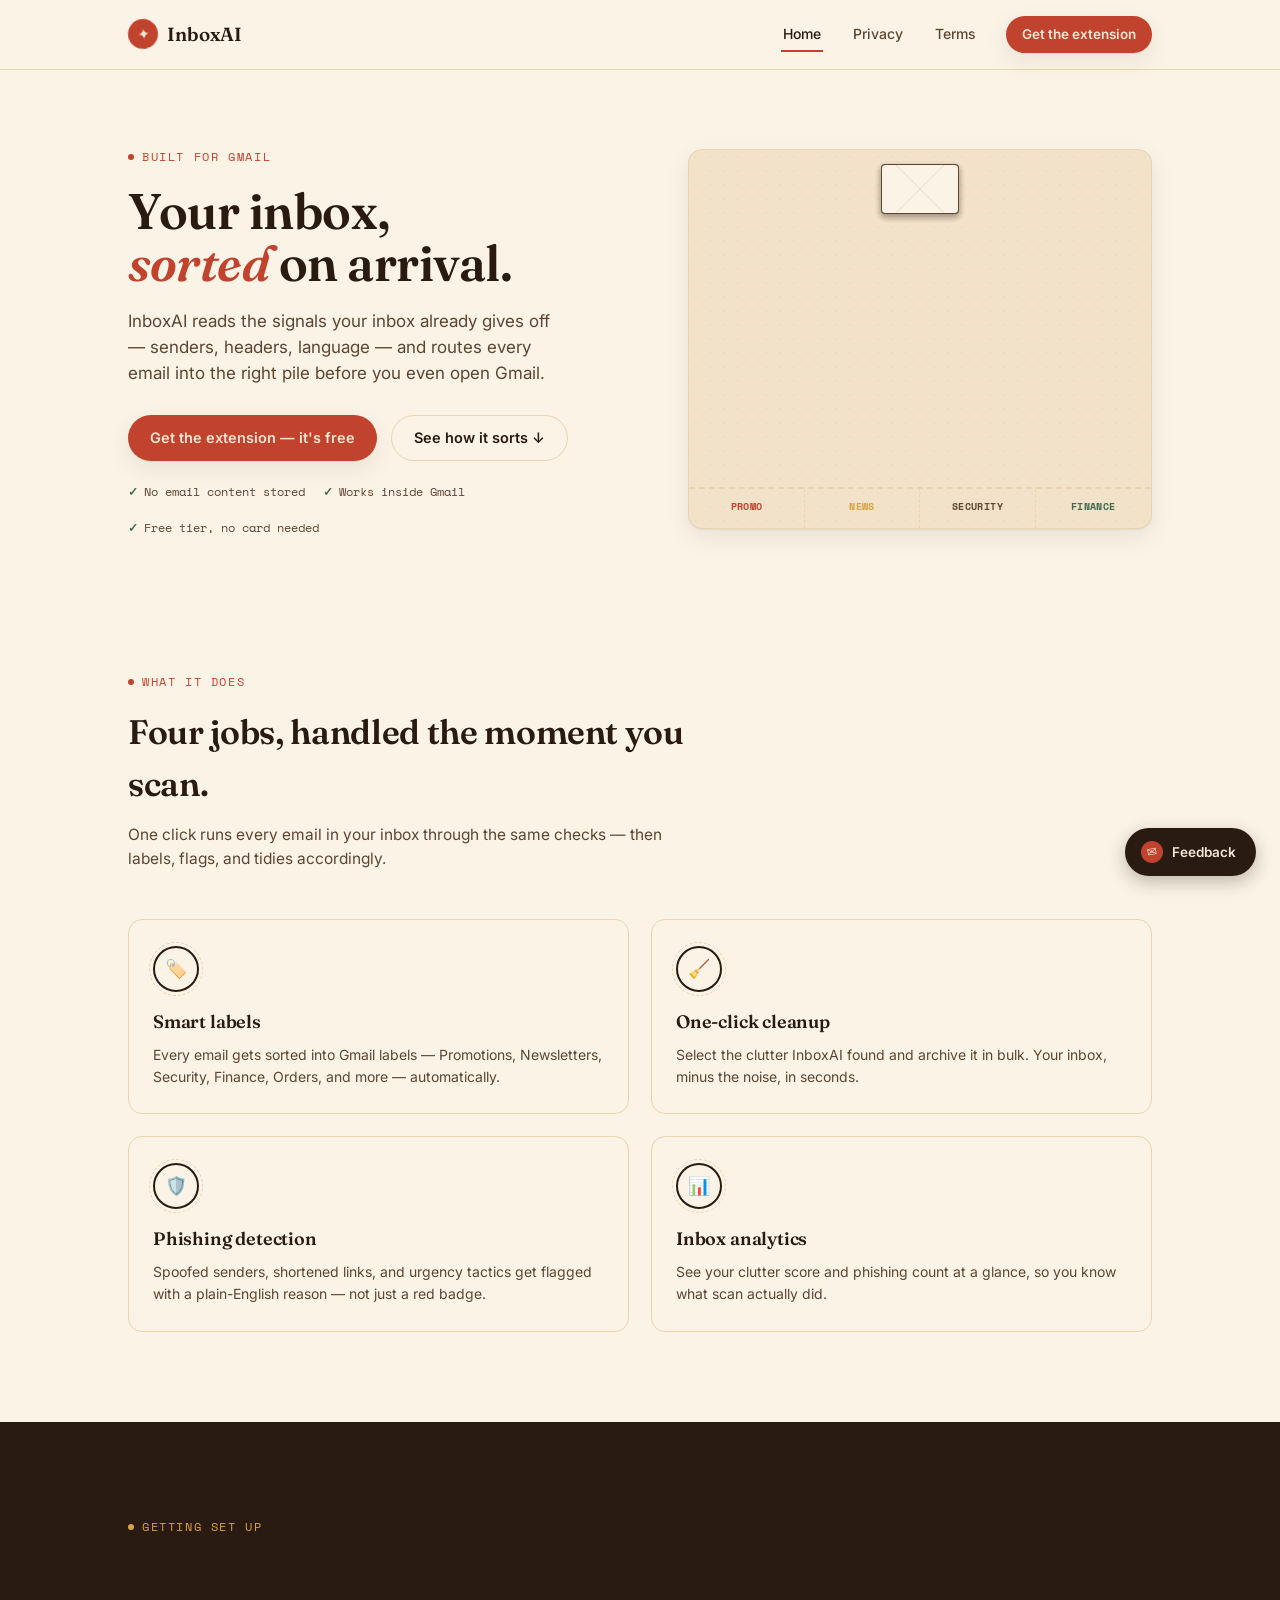
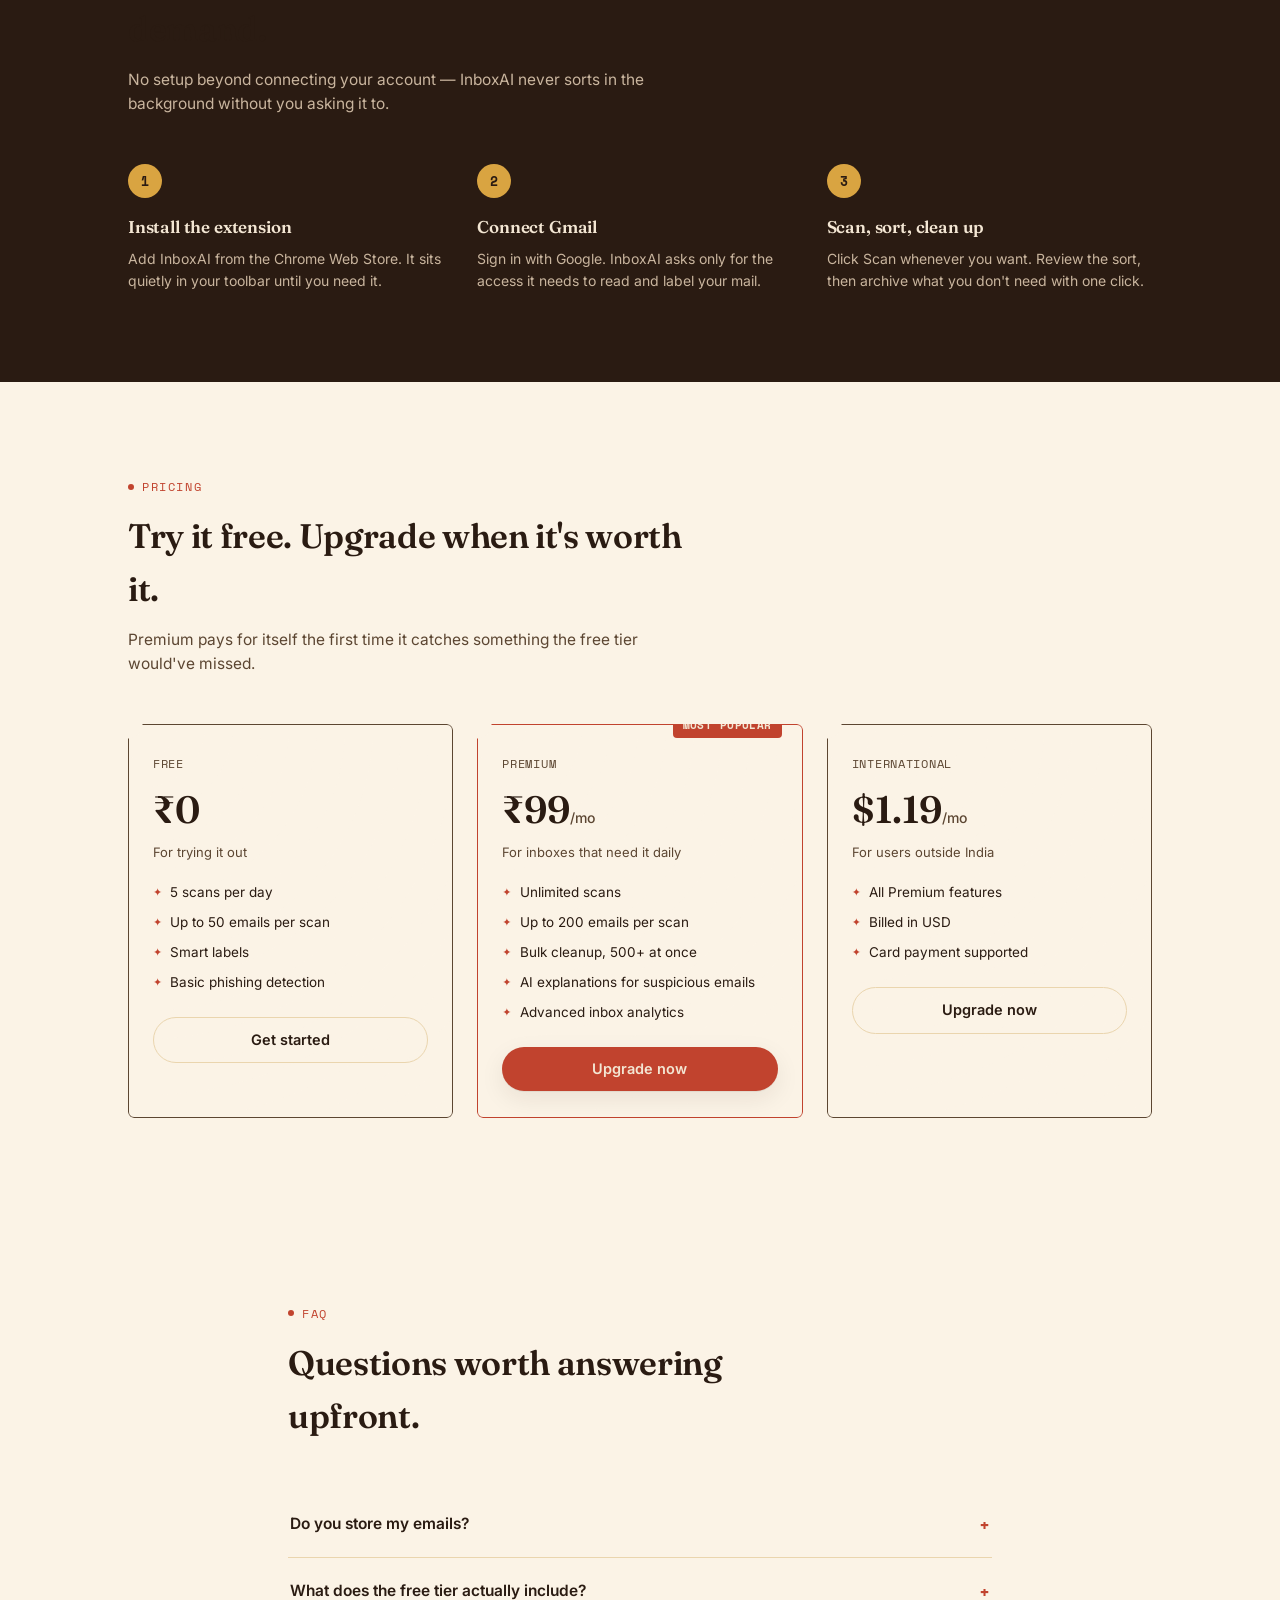
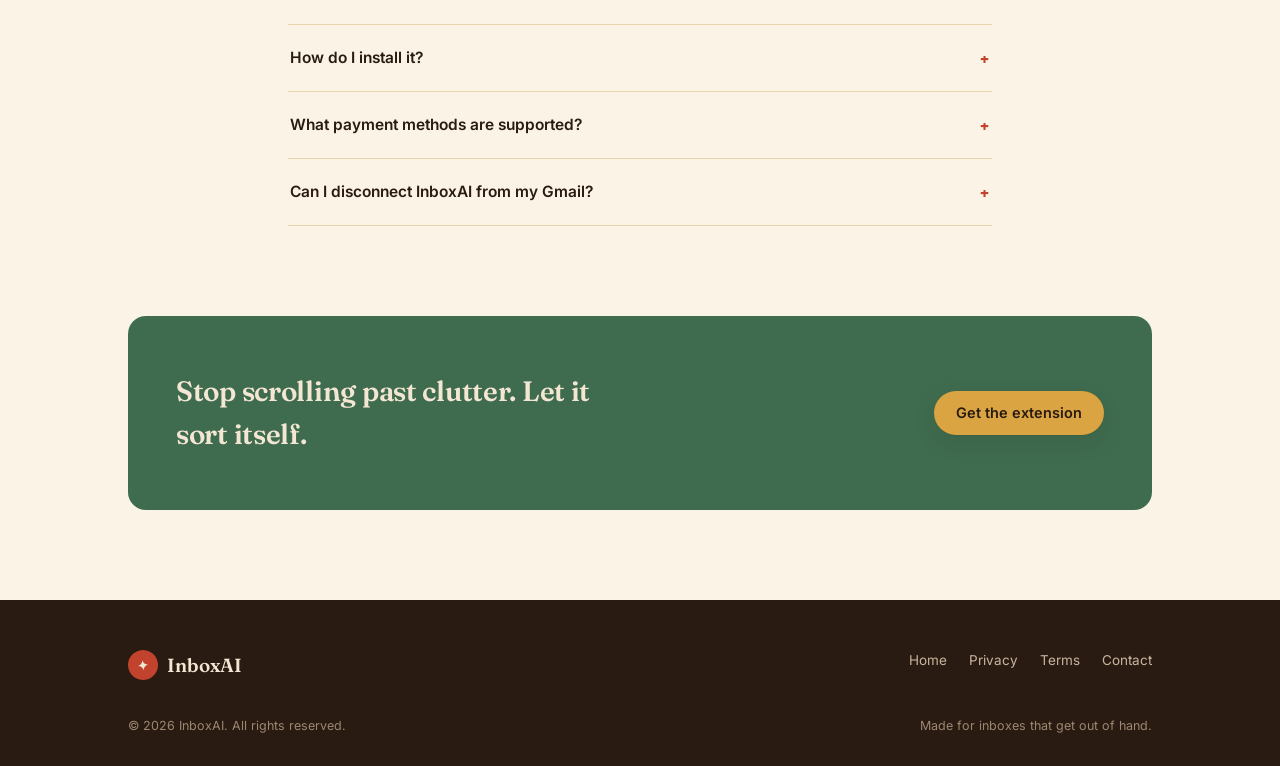
==== commit e3a2fec1: "Update index.html" ====
--- a/index.html
+++ b/index.html
@@ -1,1244 +1,768 @@
 <!DOCTYPE html>
 <html lang="en">
 <head>
-    <meta charset="UTF-8" />
-    <meta name="viewport" content="width=device-width, initial-scale=1.0" />
-    <title>InboxAI — Clean Your Gmail</title>
-    <link href="https://fonts.googleapis.com/css2?family=Inter:wght@400;500;600;700;800;900&display=swap" rel="stylesheet">
-    <style>
-        * {
-            margin: 0;
-            padding: 0;
-            box-sizing: border-box;
-        }
-
-        body {
-            font-family: 'Inter', -apple-system, BlinkMacSystemFont, sans-serif;
-            background: #fcfaf8;
-            color: #1a1410;
-            -webkit-font-smoothing: antialiased;
-        }
-
-        .container {
-            max-width: 1100px;
-            margin: 0 auto;
-            padding: 0 24px;
-        }
-
-        /* ── NAV ── */
-        nav {
-            padding: 20px 0;
-            border-bottom: 1px solid #f0ece8;
-            background: #fcfaf8;
-            position: sticky;
-            top: 0;
-            z-index: 100;
-            transition: box-shadow 0.3s ease, background 0.3s ease;
-        }
-
-        nav.scrolled {
-            box-shadow: 0 2px 20px rgba(0,0,0,0.04);
-            background: rgba(252, 250, 248, 0.92);
-            backdrop-filter: blur(12px);
-        }
-
-        .nav-container {
-            max-width: 1100px;
-            margin: 0 auto;
-            padding: 0 24px;
-            display: flex;
-            align-items: center;
-            justify-content: space-between;
-        }
-
-        .logo {
-            font-size: 20px;
-            font-weight: 800;
-            color: #1a1410;
-            cursor: pointer;
-            display: flex;
-            align-items: center;
-            gap: 6px;
-        }
-
-        .logo span {
-            color: #c4956a;
-        }
-
-        .nav-links {
-            display: flex;
-            align-items: center;
-            gap: 32px;
-        }
-
-        .nav-links a {
-            color: #6a5a4a;
-            text-decoration: none;
-            font-size: 14px;
-            font-weight: 500;
-            transition: color 0.2s;
-            cursor: pointer;
-            position: relative;
-        }
-
-        .nav-links a::after {
-            content: '';
-            position: absolute;
-            bottom: -2px;
-            left: 0;
-            width: 0;
-            height: 2px;
-            background: #c4956a;
-            transition: width 0.3s ease;
-        }
-
-        .nav-links a:hover::after {
-            width: 100%;
-        }
-
-        .nav-links a:hover {
-            color: #1a1410;
-        }
-
-        .nav-links a.active {
-            color: #c4956a;
-        }
-
-        .nav-btn {
-            background: #1a1410;
-            color: #fff !important;
-            padding: 8px 22px;
-            border-radius: 100px;
-            font-weight: 600;
-            font-size: 13px;
-            transition: all 0.3s ease;
-        }
-
-        .nav-btn::after {
-            display: none;
-        }
-
-        .nav-btn:hover {
-            background: #2a2420;
-            transform: translateY(-2px);
-            box-shadow: 0 4px 16px rgba(26, 20, 16, 0.15);
-        }
-
-        @media (max-width: 768px) {
-            .nav-links {
-                display: none;
-            }
-        }
-
-        /* ── HERO ── */
-        .hero {
-            padding: 80px 0 64px;
-        }
-
-        .hero-grid {
-            display: grid;
-            grid-template-columns: 1fr 1fr;
-            gap: 60px;
-            align-items: center;
-        }
-
-        .hero-left .tag {
-            display: inline-block;
-            background: rgba(196, 149, 106, 0.1);
-            color: #c4956a;
-            padding: 4px 14px;
-            border-radius: 100px;
-            font-size: 12px;
-            font-weight: 600;
-            margin-bottom: 16px;
-            animation: pulseGlow 2.5s ease-in-out infinite;
-        }
-
-        @keyframes pulseGlow {
-            0%, 100% { box-shadow: 0 0 0 0 rgba(196, 149, 106, 0); }
-            50% { box-shadow: 0 0 0 6px rgba(196, 149, 106, 0.08); }
-        }
-
-        .hero-left h1 {
-            font-size: 48px;
-            font-weight: 800;
-            line-height: 1.05;
-            margin-bottom: 16px;
-            color: #1a1410;
-            letter-spacing: -0.02em;
-        }
-
-        .hero-left h1 .highlight {
-            color: #c4956a;
-        }
-
-        .hero-left p {
-            font-size: 17px;
-            color: #5a4a3a;
-            max-width: 440px;
-            line-height: 1.7;
-            margin-bottom: 28px;
-        }
-
-        .btn-group {
-            display: flex;
-            gap: 12px;
-            flex-wrap: wrap;
-        }
-
-        .btn-primary {
-            background: #1a1410;
-            color: #fff;
-            padding: 14px 32px;
-            border-radius: 100px;
-            font-weight: 600;
-            font-size: 15px;
-            border: none;
-            cursor: pointer;
-            transition: all 0.3s ease;
-            font-family: inherit;
-            position: relative;
-            overflow: hidden;
-        }
-
-        .btn-primary .ripple {
-            position: absolute;
-            border-radius: 50%;
-            background: rgba(255,255,255,0.2);
-            transform: scale(0);
-            animation: rippleAnim 0.6s ease-out;
-            pointer-events: none;
-        }
-
-        @keyframes rippleAnim {
-            to { transform: scale(4); opacity: 0; }
-        }
-
-        .btn-primary:hover {
-            background: #2a2420;
-            transform: translateY(-2px);
-            box-shadow: 0 4px 20px rgba(26, 20, 16, 0.2);
-        }
-
-        .btn-secondary {
-            background: transparent;
-            color: #1a1410;
-            padding: 14px 32px;
-            border-radius: 100px;
-            font-weight: 600;
-            font-size: 15px;
-            border: 1px solid #e0d8d0;
-            cursor: pointer;
-            transition: all 0.3s ease;
-            font-family: inherit;
-        }
-
-        .btn-secondary:hover {
-            border-color: #c4956a;
-            color: #c4956a;
-            transform: translateY(-2px);
-        }
-
-        /* ── MOCKUP ── */
-        .mockup {
-            background: #ffffff;
-            border: 1px solid #f0ece8;
-            border-radius: 16px;
-            padding: 20px;
-            box-shadow: 0 2px 12px rgba(0,0,0,0.03);
-        }
-
-        .mockup-header {
-            display: flex;
-            align-items: center;
-            gap: 12px;
-            padding-bottom: 14px;
-            border-bottom: 1px solid #f0ece8;
-            margin-bottom: 14px;
-        }
-
-        .mockup-dots {
-            display: flex;
-            gap: 6px;
-        }
-
-        .mockup-dots span {
-            width: 10px;
-            height: 10px;
-            border-radius: 50%;
-            display: inline-block;
-        }
-
-        .mockup-dots .red { background: #f5d0c8; }
-        .mockup-dots .yellow { background: #f5e0b8; }
-        .mockup-dots .green { background: #c8e0c8; }
-
-        .mockup-title {
-            font-size: 12px;
-            color: #a09080;
-            font-weight: 500;
-        }
-
-        .mockup-row {
-            display: flex;
-            align-items: center;
-            gap: 12px;
-            padding: 10px 14px;
-            border-radius: 8px;
-            background: #fcfaf8;
-            margin-bottom: 6px;
-            transition: all 0.3s ease;
-            opacity: 0;
-            transform: translateY(10px);
-            animation: fadeUp 0.5s ease forwards;
-        }
-
-        .mockup-row:nth-child(1) { animation-delay: 0.1s; }
-        .mockup-row:nth-child(2) { animation-delay: 0.25s; }
-        .mockup-row:nth-child(3) { animation-delay: 0.4s; }
-        .mockup-row:nth-child(4) { animation-delay: 0.55s; }
-
-        @keyframes fadeUp {
-            to { opacity: 1; transform: translateY(0); }
-        }
-
-        .mockup-row:hover {
-            background: #f5f0ea;
-            transform: translateX(4px);
-        }
-
-        .mockup-row .badge {
-            padding: 2px 10px;
-            border-radius: 100px;
-            font-size: 9px;
-            font-weight: 700;
-            text-transform: uppercase;
-            flex-shrink: 0;
-        }
-
-        .badge-pink { background: #fce4e0; color: #c47a6a; }
-        .badge-clay { background: #f5ebe0; color: #c4956a; }
-        .badge-orange { background: #fef0e0; color: #c48a5a; }
-        .badge-green { background: #e4f0e4; color: #6a9a6a; }
-
-        .mockup-row .text {
-            font-size: 13px;
-            color: #3a2a1a;
-        }
-
-        @media (max-width: 768px) {
-            .hero-grid {
-                grid-template-columns: 1fr;
-                text-align: center;
-            }
-            .hero-left p {
-                max-width: 100%;
-            }
-            .btn-group {
-                justify-content: center;
-            }
-            .hero-left h1 {
-                font-size: 34px;
-            }
-        }
-
-        /* ── FEATURES ── */
-        .features {
-            padding: 80px 0;
-            border-top: 1px solid #f0ece8;
-        }
-
-        .features-grid {
-            display: grid;
-            grid-template-columns: repeat(4, 1fr);
-            gap: 20px;
-        }
-
-        .feature {
-            background: #ffffff;
-            border: 1px solid #f0ece8;
-            border-radius: 12px;
-            padding: 24px;
-            transition: all 0.3s ease;
-            opacity: 0;
-            transform: translateY(20px);
-        }
-
-        .feature.visible {
-            opacity: 1;
-            transform: translateY(0);
-            transition: all 0.6s ease;
-        }
-
-        .feature:hover {
-            border-color: #c4956a;
-            transform: translateY(-4px);
-            box-shadow: 0 8px 24px rgba(196, 149, 106, 0.08);
-        }
-
-        .feature .icon {
-            font-size: 28px;
-            margin-bottom: 10px;
-            display: block;
-        }
-
-        .feature h3 {
-            font-size: 16px;
-            font-weight: 600;
-            margin-bottom: 4px;
-            color: #1a1410;
-        }
-
-        .feature p {
-            font-size: 13px;
-            color: #6a5a4a;
-            line-height: 1.6;
-        }
-
-        @media (max-width: 768px) {
-            .features-grid {
-                grid-template-columns: 1fr 1fr;
-            }
-        }
-
-        @media (max-width: 500px) {
-            .features-grid {
-                grid-template-columns: 1fr;
-            }
-        }
-
-        /* ── PRICING ── */
-        .pricing {
-            padding: 80px 0;
-            border-top: 1px solid #f0ece8;
-        }
-
-        .pricing-grid {
-            display: grid;
-            grid-template-columns: repeat(3, 1fr);
-            gap: 20px;
-        }
-
-        .plan {
-            background: #ffffff;
-            border: 1px solid #f0ece8;
-            border-radius: 12px;
-            padding: 28px 24px;
-            transition: all 0.4s ease;
-            position: relative;
-            opacity: 0;
-            transform: translateY(20px);
-        }
-
-        .plan.visible {
-            opacity: 1;
-            transform: translateY(0);
-            transition: all 0.6s ease;
-        }
-
-        .plan:hover {
-            transform: translateY(-6px);
-            border-color: #c4956a;
-            box-shadow: 0 12px 32px rgba(196, 149, 106, 0.08);
-        }
-
-        .plan.popular {
-            border-color: #c4956a;
-            background: #fcfaf8;
-        }
-
-        .plan .pop-badge {
-            position: absolute;
-            top: -12px;
-            left: 50%;
-            transform: translateX(-50%);
-            background: #1a1410;
-            color: #fff;
-            padding: 4px 16px;
-            border-radius: 100px;
-            font-size: 11px;
-            font-weight: 600;
-        }
-
-        .plan h3 {
-            font-size: 17px;
-            color: #1a1410;
-            margin-bottom: 2px;
-        }
-
-        .plan .price {
-            font-size: 34px;
-            font-weight: 700;
-            color: #1a1410;
-        }
-
-        .plan .price span {
-            font-size: 13px;
-            font-weight: 400;
-            color: #8a7a6a;
-        }
-
-        .plan .desc {
-            color: #6a5a4a;
-            font-size: 13px;
-            margin-bottom: 16px;
-        }
-
-        .plan ul {
-            list-style: none;
-            margin: 16px 0 24px;
-        }
-
-        .plan ul li {
-            padding: 4px 0;
-            font-size: 13px;
-            color: #4a3a2a;
-            opacity: 0;
-            transform: translateX(-10px);
-            animation: slideIn 0.4s ease forwards;
-        }
-
-        .plan ul li:nth-child(1) { animation-delay: 0.1s; }
-        .plan ul li:nth-child(2) { animation-delay: 0.2s; }
-        .plan ul li:nth-child(3) { animation-delay: 0.3s; }
-        .plan ul li:nth-child(4) { animation-delay: 0.4s; }
-        .plan ul li:nth-child(5) { animation-delay: 0.5s; }
-
-        @keyframes slideIn {
-            to { opacity: 1; transform: translateX(0); }
-        }
-
-        .plan ul li::before {
-            content: '✦ ';
-            color: #c4956a;
-        }
-
-        .plan .btn {
-            width: 100%;
-            text-align: center;
-            display: block;
-            padding: 12px;
-            border-radius: 100px;
-            font-weight: 600;
-            border: none;
-            cursor: pointer;
-            font-size: 14px;
-            font-family: inherit;
-            transition: all 0.3s ease;
-        }
-
-        .plan .btn-primary {
-            background: #1a1410;
-            color: #fff;
-        }
-
-        .plan .btn-primary:hover {
-            background: #2a2420;
-            transform: translateY(-2px);
-        }
-
-        .plan .btn-outline {
-            background: transparent;
-            color: #1a1410;
-            border: 1px solid #e0d8d0;
-        }
-
-        .plan .btn-outline:hover {
-            border-color: #c4956a;
-            color: #c4956a;
-        }
-
-        @media (max-width: 768px) {
-            .pricing-grid {
-                grid-template-columns: 1fr;
-                max-width: 400px;
-                margin: 0 auto;
-            }
-        }
-
-        /* ── FAQ ── */
-        .faq {
-            padding: 80px 0;
-            border-top: 1px solid #f0ece8;
-        }
-
-        .faq-grid {
-            display: grid;
-            grid-template-columns: 1fr 1fr;
-            gap: 16px;
-        }
-
-        .faq-item {
-            background: #ffffff;
-            border: 1px solid #f0ece8;
-            border-radius: 12px;
-            padding: 18px 22px;
-            transition: all 0.3s ease;
-            opacity: 0;
-            transform: translateY(10px);
-        }
-
-        .faq-item.visible {
-            opacity: 1;
-            transform: translateY(0);
-            transition: all 0.5s ease;
-        }
-
-        .faq-item:hover {
-            border-color: #c4956a;
-            box-shadow: 0 4px 16px rgba(196, 149, 106, 0.06);
-        }
-
-        .faq-item h4 {
-            font-size: 15px;
-            font-weight: 600;
-            margin-bottom: 2px;
-            color: #1a1410;
-        }
-
-        .faq-item p {
-            font-size: 14px;
-            color: #6a5a4a;
-            line-height: 1.6;
-        }
-
-        @media (max-width: 768px) {
-            .faq-grid {
-                grid-template-columns: 1fr;
-            }
-        }
-
-        /* ── LEGAL PAGES ── */
-        .legal-page {
-            padding: 60px 0 80px;
-            border-top: 1px solid #f0ece8;
-            display: none;
-        }
-
-        .legal-page.active {
-            display: block;
-            animation: fadePage 0.5s ease;
-        }
-
-        @keyframes fadePage {
-            from { opacity: 0; transform: translateY(10px); }
-            to { opacity: 1; transform: translateY(0); }
-        }
-
-        .legal-page .back-btn {
-            background: transparent;
-            border: 1px solid #e0d8d0;
-            color: #1a1410;
-            padding: 8px 20px;
-            border-radius: 100px;
-            font-size: 13px;
-            font-weight: 500;
-            cursor: pointer;
-            font-family: inherit;
-            transition: all 0.3s ease;
-            margin-bottom: 32px;
-        }
-
-        .legal-page .back-btn:hover {
-            border-color: #c4956a;
-            color: #c4956a;
-            transform: translateX(-4px);
-        }
-
-        .legal-page h1 {
-            font-size: 32px;
-            font-weight: 800;
-            margin-bottom: 4px;
-            color: #1a1410;
-        }
-
-        .legal-page .date {
-            color: #8a7a6a;
-            margin-bottom: 32px;
-        }
-
-        .legal-page h2 {
-            font-size: 18px;
-            font-weight: 600;
-            margin: 28px 0 12px;
-            color: #1a1410;
-        }
-
-        .legal-page p {
-            color: #5a4a3a;
-            line-height: 1.8;
-            margin-bottom: 12px;
-        }
-
-        .legal-page ul {
-            color: #5a4a3a;
-            line-height: 1.8;
-            padding-left: 20px;
-            margin-bottom: 16px;
-        }
-
-        .legal-page a {
-            color: #c4956a;
-            text-decoration: none;
-        }
-
-        .legal-page a:hover {
-            text-decoration: underline;
-        }
-
-        /* ── SECTION TITLES ── */
-        .section-title {
-            text-align: center;
-            margin-bottom: 40px;
-        }
-
-        .section-title .sub {
-            font-size: 12px;
-            font-weight: 600;
-            text-transform: uppercase;
-            letter-spacing: 2px;
-            color: #b0a090;
-        }
-
-        .section-title h2 {
-            font-size: 32px;
-            font-weight: 700;
-            margin-top: 4px;
-            color: #1a1410;
-        }
-
-        .section-title h2 span {
-            color: #c4956a;
-        }
-
-        /* ── FOOTER ── */
-        footer {
-            border-top: 1px solid #f0ece8;
-            padding: 40px 0 32px;
-            background: #fcfaf8;
-        }
-
-        .footer-content {
-            max-width: 1100px;
-            margin: 0 auto;
-            padding: 0 24px;
-            display: flex;
-            justify-content: space-between;
-            align-items: center;
-            flex-wrap: wrap;
-            gap: 20px;
-        }
-
-        .footer-links {
-            display: flex;
-            gap: 24px;
-        }
-
-        .footer-links a {
-            color: #8a7a6a;
-            text-decoration: none;
-            font-size: 13px;
-            transition: color 0.2s;
-            cursor: pointer;
-            position: relative;
-        }
-
-        .footer-links a::after {
-            content: '';
-            position: absolute;
-            bottom: -2px;
-            left: 0;
-            width: 0;
-            height: 1px;
-            background: #c4956a;
-            transition: width 0.3s ease;
-        }
-
-        .footer-links a:hover::after {
-            width: 100%;
-        }
-
-        .footer-links a:hover {
-            color: #1a1410;
-        }
-
-        .footer-brand {
-            font-size: 18px;
-            font-weight: 700;
-            color: #1a1410;
-        }
-
-        .footer-brand span {
-            color: #c4956a;
-        }
-
-        .footer-bottom {
-            max-width: 1100px;
-            margin: 0 auto;
-            padding: 20px 24px 0;
-            border-top: 1px solid #f0ece8;
-            margin-top: 20px;
-            text-align: center;
-            color: #8a7a6a;
-            font-size: 13px;
-        }
-
-        @media (max-width: 768px) {
-            .footer-content {
-                flex-direction: column;
-                text-align: center;
-            }
-            .footer-links {
-                flex-wrap: wrap;
-                justify-content: center;
-            }
-        }
-
-        /* ── TOAST ── */
-        .toast {
-            position: fixed;
-            bottom: 30px;
-            left: 50%;
-            transform: translateX(-50%);
-            background: #1a1410;
-            color: #f0ece8;
-            padding: 14px 28px;
-            border-radius: 12px;
-            font-size: 14px;
-            max-width: 420px;
-            text-align: center;
-            z-index: 9999;
-            box-shadow: 0 8px 32px rgba(0,0,0,0.15);
-            animation: slideUp 0.4s ease;
-            white-space: pre-line;
-            line-height: 1.6;
-        }
-
-        @keyframes slideUp {
-            from { opacity: 0; transform: translateX(-50%) translateY(20px); }
-            to { opacity: 1; transform: translateX(-50%) translateY(0); }
-        }
-
-        @keyframes fadeOut {
-            from { opacity: 1; }
-            to { opacity: 0; transform: translateX(-50%) translateY(10px); }
-        }
-
-        .hidden {
-            display: none !important;
-        }
-    </style>
+<meta charset="UTF-8"/>
+<meta name="viewport" content="width=device-width, initial-scale=1.0"/>
+<title>InboxAI — Sort your Gmail, automatically</title>
+<meta name="description" content="InboxAI sorts your Gmail into smart labels, flags phishing, and clears the clutter — right inside your browser."/>
+<link rel="preconnect" href="https://fonts.googleapis.com">
+<link rel="preconnect" href="https://fonts.gstatic.com" crossorigin>
+<link href="https://fonts.googleapis.com/css2?family=Fraunces:opsz,wght@9..144,400;9..144,500;9..144,600;9..144,700&family=Inter:wght@400;500;600;700&family=Space+Mono:wght@400;700&display=swap" rel="stylesheet">
+
+<style>
+  /* ============ TOKENS ============ */
+  :root{
+    --paper:      #FBF3E6;   /* warm ivory page background */
+    --paper-2:    #F2E2C9;   /* deeper kraft for cards/trays */
+    --paper-3:    #EAD5AE;   /* perforation / border tone */
+    --ink:        #2A1B12;   /* deep espresso — primary text & dark sections */
+    --ink-soft:   #5C4632;   /* secondary text on paper */
+    --cream-text: #F3E6D3;   /* text on dark sections */
+    --stamp-red:  #C1432E;   /* postal ink red — primary accent / CTA */
+    --stamp-red-d:#9F3322;
+    --postal-green:#3F6B4E;  /* sorted / clean accent */
+    --gold:       #D9A441;   /* premium / highlight accent */
+    --shadow: 0 1px 0 rgba(42,27,18,.06), 0 8px 24px rgba(42,27,18,.08);
+    --radius: 14px;
+  }
+
+  *,*::before,*::after{ box-sizing:border-box; margin:0; padding:0; }
+  html{ scroll-behavior:smooth; }
+  body{
+    background:var(--paper);
+    color:var(--ink);
+    font-family:'Inter', system-ui, sans-serif;
+    line-height:1.55;
+    -webkit-font-smoothing:antialiased;
+  }
+  img,svg{ display:block; max-width:100%; }
+  a{ color:inherit; text-decoration:none; }
+  button{ font-family:inherit; border:none; background:none; cursor:pointer; }
+  ul{ list-style:none; }
+  .container{ max-width:1080px; margin:0 auto; padding:0 28px; }
+
+  h1,h2,h3,h4{
+    font-family:'Fraunces', serif;
+    font-weight:600;
+    letter-spacing:-0.01em;
+    color:var(--ink);
+  }
+  .eyebrow{
+    font-family:'Space Mono', monospace;
+    font-size:11.5px;
+    letter-spacing:.14em;
+    text-transform:uppercase;
+    color:var(--stamp-red);
+    display:inline-flex;
+    align-items:center;
+    gap:8px;
+  }
+  .eyebrow::before{
+    content:"";
+    width:6px; height:6px;
+    border-radius:50%;
+    background:var(--stamp-red);
+    display:inline-block;
+  }
+
+  :focus-visible{ outline:2.5px solid var(--stamp-red); outline-offset:3px; border-radius:4px; }
+
+  @media (prefers-reduced-motion: reduce){
+    *{ animation-duration:0.001ms !important; animation-iteration-count:1 !important; transition-duration:0.001ms !important; scroll-behavior:auto !important; }
+  }
+
+  /* ============ NAV ============ */
+  header.site-nav{
+    position:sticky; top:0; z-index:50;
+    background:rgba(251,243,230,.92);
+    backdrop-filter:blur(8px);
+    border-bottom:1px solid var(--paper-3);
+  }
+  .nav-row{
+    display:flex; align-items:center; justify-content:space-between;
+    padding:16px 28px;
+    max-width:1080px; margin:0 auto;
+  }
+  .brand{
+    display:flex; align-items:center; gap:9px;
+    font-family:'Fraunces', serif; font-weight:600; font-size:19px;
+  }
+  .brand .mark{
+    width:30px; height:30px; border-radius:50%;
+    background:var(--stamp-red); color:var(--cream-text);
+    display:flex; align-items:center; justify-content:center;
+    font-family:'Space Mono', monospace; font-size:13px; font-weight:700;
+    transform:rotate(-8deg);
+  }
+  nav.links{ display:flex; align-items:center; gap:28px; }
+  nav.links a.navlink{
+    font-size:14px; font-weight:500; color:var(--ink-soft);
+    padding:6px 2px; border-bottom:2px solid transparent;
+    transition:color .15s, border-color .15s;
+  }
+  nav.links a.navlink:hover, nav.links a.navlink.active{
+    color:var(--ink); border-color:var(--stamp-red);
+  }
+  .btn{
+    display:inline-flex; align-items:center; justify-content:center; gap:8px;
+    font-weight:600; font-size:14.5px;
+    padding:11px 22px; border-radius:999px;
+    transition:transform .12s, box-shadow .12s, background .15s;
+  }
+  .btn:active{ transform:scale(.97); }
+  .btn-primary{ background:var(--stamp-red); color:var(--cream-text); box-shadow:var(--shadow); }
+  .btn-primary:hover{ background:var(--stamp-red-d); }
+  .btn-ghost{ background:transparent; color:var(--ink); border:1.5px solid var(--paper-3); }
+  .btn-ghost:hover{ border-color:var(--ink-soft); }
+  .btn-sm{ padding:8px 16px; font-size:13.5px; }
+
+  /* ============ HERO ============ */
+  .hero{ padding:72px 0 40px; position:relative; overflow:hidden; }
+  .hero-grid{
+    display:grid; grid-template-columns:1.05fr .95fr; gap:48px; align-items:center;
+  }
+  .hero h1{ font-size:50px; line-height:1.05; margin:18px 0 18px; }
+  .hero h1 em{ font-style:italic; color:var(--stamp-red); }
+  .hero p.lede{ font-size:17px; color:var(--ink-soft); max-width:440px; margin-bottom:28px; }
+  .hero-ctas{ display:flex; gap:14px; flex-wrap:wrap; margin-bottom:22px; }
+  .trust-bits{ display:flex; gap:18px; flex-wrap:wrap; }
+  .trust-bit{
+    font-family:'Space Mono', monospace; font-size:11.5px; color:var(--ink-soft);
+    display:flex; align-items:center; gap:6px;
+  }
+  .trust-bit::before{ content:"✓"; color:var(--postal-green); font-weight:700; }
+
+  /* ---- signature element: sorting desk animation ---- */
+  .sorter{
+    position:relative; height:380px;
+    background:var(--paper-2);
+    border:1.5px solid var(--paper-3);
+    border-radius:var(--radius);
+    box-shadow:var(--shadow);
+    overflow:hidden;
+  }
+  .sorter::before{ /* subtle paper grain via repeating dots */
+    content:""; position:absolute; inset:0; opacity:.5;
+    background-image: radial-gradient(var(--paper-3) 1px, transparent 1px);
+    background-size:14px 14px;
+    pointer-events:none;
+  }
+  .chute{
+    position:absolute; top:0; left:50%; transform:translateX(-50%);
+    width:2px; height:120px; background:transparent;
+  }
+  .envelope{
+    position:absolute; left:50%; top:14px;
+    width:78px; height:50px;
+    background:var(--paper);
+    border:1.5px solid var(--ink-soft);
+    border-radius:4px;
+    transform:translateX(-50%);
+    box-shadow:0 3px 6px rgba(42,27,18,.12);
+    animation: drop 6s linear infinite;
+  }
+  .envelope::before{ /* envelope flap */
+    content:""; position:absolute; inset:0;
+    background:linear-gradient(135deg, transparent 49%, rgba(42,27,18,.08) 50%, transparent 51%),
+               linear-gradient(45deg, transparent 49%, rgba(42,27,18,.08) 50%, transparent 51%);
+  }
+  .stamp-mark{
+    position:absolute; top:5px; right:6px; width:18px; height:18px;
+    border-radius:50%; border:1.5px solid var(--stamp-red); color:var(--stamp-red);
+    font-family:'Space Mono',monospace; font-size:8px; font-weight:700;
+    display:flex; align-items:center; justify-content:center;
+    opacity:0; transform:scale(1.6) rotate(-15deg);
+    animation: stampin 6s linear infinite;
+  }
+  .e1{ animation-delay:0s; }
+  .e2{ animation-delay:1.5s; }
+  .e3{ animation-delay:3s; }
+  .e4{ animation-delay:4.5s; }
+  .e1 .stamp-mark, .e1{ --tx:-198px; }
+  .e2 .stamp-mark, .e2{ --tx:-66px; }
+  .e3 .stamp-mark, .e3{ --tx:66px; }
+  .e4 .stamp-mark, .e4{ --tx:198px; }
+
+  @keyframes drop{
+    0%   { top:14px;  transform:translateX(-50%) translateX(0) rotate(0deg); opacity:1; }
+    55%  { top:190px; transform:translateX(-50%) translateX(0) rotate(0deg); opacity:1; }
+    78%  { top:255px; transform:translateX(-50%) translateX(var(--tx)) rotate(6deg); opacity:1; }
+    92%  { top:270px; transform:translateX(-50%) translateX(var(--tx)) rotate(6deg); opacity:1; }
+    100% { top:270px; transform:translateX(-50%) translateX(var(--tx)) rotate(6deg); opacity:0; }
+  }
+  @keyframes stampin{
+    0%,58%{ opacity:0; transform:scale(1.6) rotate(-15deg); }
+    64%{ opacity:1; transform:scale(1) rotate(-15deg); }
+    90%{ opacity:1; transform:scale(1) rotate(-15deg); }
+    100%{ opacity:0; transform:scale(1) rotate(-15deg); }
+  }
+
+  .trays{
+    position:absolute; bottom:0; left:0; right:0;
+    display:grid; grid-template-columns:repeat(4,1fr);
+    border-top:2px dashed var(--paper-3);
+  }
+  .tray{
+    padding:10px 6px 14px;
+    text-align:center;
+    border-right:1px dashed var(--paper-3);
+  }
+  .tray:last-child{ border-right:none; }
+  .tray .label{
+    font-family:'Space Mono', monospace; font-size:10px; font-weight:700;
+    letter-spacing:.04em; text-transform:uppercase;
+  }
+  .tray.promo .label{ color:var(--stamp-red); }
+  .tray.news .label{ color:var(--gold); }
+  .tray.sec .label{ color:var(--ink-soft); }
+  .tray.fin .label{ color:var(--postal-green); }
+
+  /* ============ FEATURES ============ */
+  .section{ padding:90px 0; }
+  .section-head{ max-width:560px; margin-bottom:48px; }
+  .section-head h2{ font-size:34px; margin-top:14px; }
+  .section-head p{ color:var(--ink-soft); margin-top:12px; font-size:15.5px; }
+
+  .feature-grid{ display:grid; grid-template-columns:repeat(2,1fr); gap:22px; }
+  .feature-card{
+    background:var(--paper);
+    border:1.5px solid var(--paper-3);
+    border-radius:var(--radius);
+    padding:26px 24px;
+    transition:transform .15s, box-shadow .15s;
+  }
+  .feature-card:hover{ transform:translateY(-3px); box-shadow:var(--shadow); }
+  .postmark{
+    width:46px; height:46px; border-radius:50%;
+    border:2px solid var(--ink); position:relative;
+    display:flex; align-items:center; justify-content:center;
+    margin-bottom:16px; font-size:18px;
+  }
+  .postmark::after{
+    content:""; position:absolute; inset:-6px;
+    border:1px dashed var(--paper-3); border-radius:50%;
+  }
+  .feature-card h3{ font-size:18px; margin-bottom:8px; }
+  .feature-card p{ font-size:14px; color:var(--ink-soft); }
+
+  /* ============ HOW IT WORKS (dark section) ============ */
+  .how{ background:var(--ink); color:var(--cream-text); }
+  .how .section-head p{ color:#C9B59E; }
+  .how .eyebrow{ color:var(--gold); }
+  .how .eyebrow::before{ background:var(--gold); }
+  .steps{ display:grid; grid-template-columns:repeat(3,1fr); gap:24px; counter-reset:step; }
+  .step{ position:relative; padding-left:0; }
+  .step .num{
+    font-family:'Space Mono', monospace; font-weight:700; font-size:13px;
+    color:var(--ink); background:var(--gold);
+    width:34px; height:34px; border-radius:50%;
+    display:flex; align-items:center; justify-content:center;
+    margin-bottom:16px;
+  }
+  .step h3{ color:var(--cream-text); font-size:17px; margin-bottom:8px; }
+  .step p{ color:#C9B59E; font-size:14px; }
+
+  /* ============ PRICING (stamp cards) ============ */
+  .pricing-grid{ display:grid; grid-template-columns:repeat(3,1fr); gap:24px; }
+  .stamp-card{
+    position:relative;
+    background:var(--paper);
+    border:1.5px solid var(--ink-soft);
+    border-radius:6px;
+    padding:30px 24px 26px;
+    --notch: 14px;
+    -webkit-mask-image: radial-gradient(circle var(--notch) at 0 0, transparent 0, transparent var(--notch), black calc(var(--notch) + 1px));
+  }
+  /* perforated edge using repeating radial gradients (top & bottom) */
+  .stamp-card{
+    background-image:
+      radial-gradient(circle 6px at 14px 0, var(--paper) 6px, transparent 6.5px),
+      repeating-radial-gradient(circle 6px at 14px 0, var(--paper) 0 6px, transparent 6.5px 28px);
+  }
+  .stamp-card.popular{ border-color:var(--stamp-red); box-shadow:var(--shadow); }
+  .stamp-card .pop-flag{
+    position:absolute; top:-13px; right:20px;
+    background:var(--stamp-red); color:var(--cream-text);
+    font-family:'Space Mono', monospace; font-size:10.5px; font-weight:700;
+    letter-spacing:.04em; text-transform:uppercase;
+    padding:5px 10px; border-radius:4px;
+  }
+  .tier-name{ font-family:'Space Mono', monospace; font-size:12px; letter-spacing:.06em; text-transform:uppercase; color:var(--ink-soft); }
+  .tier-price{ font-family:'Fraunces', serif; font-size:38px; font-weight:600; margin:8px 0 2px; }
+  .tier-price span{ font-size:14px; font-weight:500; color:var(--ink-soft); font-family:'Inter',sans-serif; }
+  .tier-sub{ font-size:13px; color:var(--ink-soft); margin-bottom:20px; }
+  .tier-list{ display:flex; flex-direction:column; gap:9px; margin-bottom:24px; }
+  .tier-list li{ font-size:13.5px; display:flex; gap:8px; align-items:flex-start; }
+  .tier-list li::before{ content:"✦"; color:var(--stamp-red); font-size:11px; margin-top:2px; }
+
+  /* ============ FAQ ============ */
+  .faq-item{ border-bottom:1px solid var(--paper-3); }
+  .faq-q{
+    width:100%; text-align:left;
+    display:flex; align-items:center; justify-content:space-between;
+    padding:20px 2px; font-weight:600; font-size:15.5px; color:var(--ink);
+  }
+  .faq-q .plus{ font-family:'Space Mono', monospace; font-size:18px; color:var(--stamp-red); transition:transform .2s; }
+  .faq-item.open .plus{ transform:rotate(45deg); }
+  .faq-a{ max-height:0; overflow:hidden; transition:max-height .25s ease; }
+  .faq-a p{ padding:0 2px 20px; color:var(--ink-soft); font-size:14.5px; max-width:620px; }
+
+  /* ============ CTA BANNER ============ */
+  .cta-band{
+    background:var(--postal-green); color:var(--cream-text);
+    border-radius:18px; padding:54px 48px;
+    display:flex; align-items:center; justify-content:space-between; gap:28px; flex-wrap:wrap;
+    margin-bottom:90px;
+  }
+  .cta-band h2{ color:var(--cream-text); font-size:28px; max-width:420px; }
+  .cta-band .btn-primary{ background:var(--gold); color:var(--ink); }
+  .cta-band .btn-primary:hover{ background:#c98f33; }
+
+  /* ============ FOOTER ============ */
+  footer{ background:var(--ink); color:#C9B59E; padding:50px 0 30px; }
+  .footer-row{ display:flex; justify-content:space-between; align-items:flex-start; flex-wrap:wrap; gap:24px; }
+  footer .brand{ color:var(--cream-text); }
+  footer nav.links a{ color:#C9B59E; font-size:13.5px; }
+  footer nav.links a:hover{ color:var(--cream-text); }
+  .footer-bottom{ margin-top:36px; font-size:12.5px; color:#9C8770; display:flex; justify-content:space-between; flex-wrap:wrap; gap:10px; }
+
+  /* ============ LEGAL PAGES ============ */
+  .view{ display:none; }
+  .view.active{ display:block; }
+  .legal{ padding:64px 0 90px; max-width:680px; }
+  .legal .back{ font-family:'Space Mono',monospace; font-size:12.5px; color:var(--stamp-red); display:inline-flex; gap:6px; margin-bottom:26px; }
+  .legal h1{ font-size:32px; margin-bottom:6px; }
+  .legal .updated{ font-family:'Space Mono',monospace; font-size:12px; color:var(--ink-soft); margin-bottom:34px; display:block; }
+  .legal h2{ font-size:18px; margin:30px 0 10px; }
+  .legal p, .legal li{ font-size:14.5px; color:var(--ink-soft); margin-bottom:8px; }
+  .legal ul{ padding-left:0; margin-bottom:14px; }
+  .legal li{ padding-left:18px; position:relative; }
+  .legal li::before{ content:"—"; position:absolute; left:0; color:var(--stamp-red); }
+  .legal a{ color:var(--stamp-red); text-decoration:underline; }
+  .legal strong{ color:var(--ink); }
+
+  /* ============ FEEDBACK BUTTON ============ */
+  .feedback-fab{
+    position:fixed; bottom:24px; right:24px; z-index:60;
+    display:inline-flex; align-items:center; gap:9px;
+    background:var(--ink); color:var(--cream-text);
+    padding:13px 20px 13px 16px;
+    border-radius:999px;
+    box-shadow:0 6px 18px rgba(42,27,18,.28);
+    font-weight:600; font-size:13.5px;
+    transition:transform .15s, box-shadow .15s, background .15s;
+  }
+  .feedback-fab:hover{ transform:translateY(-2px); box-shadow:0 10px 22px rgba(42,27,18,.32); background:var(--stamp-red-d); }
+  .feedback-fab:active{ transform:translateY(0) scale(.97); }
+  .feedback-fab .seal{
+    width:22px; height:22px; border-radius:50%;
+    background:var(--stamp-red); color:var(--cream-text);
+    display:flex; align-items:center; justify-content:center;
+    font-size:12px; transform:rotate(-10deg); flex-shrink:0;
+  }
+  @media (max-width:600px){
+    .feedback-fab span.fab-label{ display:none; }
+    .feedback-fab{ padding:13px; }
+  }
+
+  /* ============ RESPONSIVE ============ */
+  @media (max-width:880px){
+    .hero-grid{ grid-template-columns:1fr; }
+    .hero h1{ font-size:38px; }
+    .feature-grid, .pricing-grid, .steps{ grid-template-columns:1fr; }
+    .nav-row nav.links{ display:none; }
+    .cta-band{ flex-direction:column; text-align:center; }
+  }
+</style>
 </head>
 <body>
 
-    <!-- ── NAV ── -->
-    <nav id="navbar">
-        <div class="nav-container">
-            <div class="logo" id="logoHome">✦ <span>InboxAI</span></div>
-            <div class="nav-links">
-                <a href="#" data-page="home" class="active" id="navHome">Home</a>
-                <a href="#" data-page="privacy" id="navPrivacy">Privacy</a>
-                <a href="#" data-page="terms" id="navTerms">Terms</a>
-                <a href="#" class="nav-btn" id="installNavBtn">Get Started</a>
-            </div>
-        </div>
+<!-- ============ NAV ============ -->
+<header class="site-nav">
+  <div class="nav-row">
+    <a href="#" class="brand" data-view="home"><span class="mark">✦</span> InboxAI</a>
+    <nav class="links">
+      <a href="#" class="navlink active" data-view="home">Home</a>
+      <a href="#" class="navlink" data-view="privacy">Privacy</a>
+      <a href="#" class="navlink" data-view="terms">Terms</a>
+      <a href="#" class="btn btn-primary btn-sm" id="navGetStarted">Get the extension</a>
     </nav>
-
-    <!-- ── HOME PAGE ── -->
-    <div id="page-home">
-
-        <section class="hero">
-            <div class="container">
-                <div class="hero-grid">
-                    <div class="hero-left">
-                        <div class="tag">✦ AI-Powered</div>
-                        <h1>Your inbox,<br /><span class="highlight">actually clean.</span></h1>
-                        <p>Stop drowning in emails. InboxAI automatically sorts your Gmail into smart labels, catches phishing, and cleans up the clutter — so you can focus on what matters.</p>
-                        <div class="btn-group">
-                            <button class="btn-primary" id="installHeroBtn">Get Started</button>
-                            <button class="btn-secondary" id="learnMoreBtn">Learn More →</button>
-                        </div>
-                    </div>
-                    <div class="hero-right">
-                        <div class="mockup">
-                            <div class="mockup-header">
-                                <div class="mockup-dots">
-                                    <span class="red"></span>
-                                    <span class="yellow"></span>
-                                    <span class="green"></span>
-                                </div>
-                                <span class="mockup-title">InboxAI</span>
-                            </div>
-                            <div class="mockup-row">
-                                <span class="badge badge-pink">Promotion</span>
-                                <span class="text">50% off your next order</span>
-                            </div>
-                            <div class="mockup-row">
-                                <span class="badge badge-clay">Newsletter</span>
-                                <span class="text">Weekly digest #42</span>
-                            </div>
-                            <div class="mockup-row">
-                                <span class="badge badge-orange">Security</span>
-                                <span class="text">New login detected</span>
-                            </div>
-                            <div class="mockup-row">
-                                <span class="badge badge-green">Finance</span>
-                                <span class="text">Your invoice is ready</span>
-                            </div>
-                        </div>
-                    </div>
-                </div>
-            </div>
-        </section>
-
-        <section class="features" id="features">
-            <div class="container">
-                <div class="section-title">
-                    <div class="sub">Features</div>
-                    <h2>What <span>InboxAI</span> does for you</h2>
-                </div>
-                <div class="features-grid" id="featureGrid">
-                    <div class="feature" data-delay="0">
-                        <span class="icon">🏷️</span>
-                        <h3>Smart Labels</h3>
-                        <p>Automatically categorizes emails into Promotions, Newsletters, Security, Finance, and more.</p>
-                    </div>
-                    <div class="feature" data-delay="100">
-                        <span class="icon">🧹</span>
-                        <h3>One-Click Cleanup</h3>
-                        <p>Archive hundreds of promotional emails instantly. Reclaim your inbox in seconds.</p>
-                    </div>
-                    <div class="feature" data-delay="200">
-                        <span class="icon">🛡️</span>
-                        <h3>Phishing Detection</h3>
-                        <p>Identifies suspicious emails with clear explanations and confidence scores.</p>
-                    </div>
-                    <div class="feature" data-delay="300">
-                        <span class="icon">📊</span>
-                        <h3>Inbox Analytics</h3>
-                        <p>See your clutter score, phishing count, and organization stats at a glance.</p>
-                    </div>
-                </div>
-            </div>
-        </section>
-
-        <section class="pricing" id="pricing">
-            <div class="container">
-                <div class="section-title">
-                    <div class="sub">Pricing</div>
-                    <h2>Simple, <span>fair</span> pricing</h2>
-                </div>
-                <div class="pricing-grid" id="pricingGrid">
-                    <div class="plan" data-delay="0">
-                        <h3>Free</h3>
-                        <div class="price">₹0</div>
-                        <div class="desc">For getting started</div>
-                        <ul>
-                            <li>5 scans per day</li>
-                            <li>25 emails per scan</li>
-                            <li>Smart labels</li>
-                            <li>Basic phishing detection</li>
-                        </ul>
-                        <button class="btn btn-outline">Get Started</button>
-                    </div>
-                    <div class="plan popular" data-delay="150">
-                        <div class="pop-badge">Most Popular</div>
-                        <h3>Premium</h3>
-                        <div class="price">₹99 <span>/mo</span></div>
-                        <div class="desc">For power users</div>
-                        <ul>
-                            <li>Unlimited scans</li>
-                            <li>Unlimited emails</li>
-                            <li>Bulk cleanup (500+)</li>
-                            <li>Deep AI explanations</li>
-                            <li>Advanced analytics</li>
-                        </ul>
-                        <button class="btn btn-primary">Upgrade Now</button>
-                    </div>
-                    <div class="plan" data-delay="300">
-                        <h3>International</h3>
-                        <div class="price">$1.19 <span>/mo</span></div>
-                        <div class="desc">For users outside India</div>
-                        <ul>
-                            <li>All Premium features</li>
-                            <li>Global payment support</li>
-                        </ul>
-                        <button class="btn btn-outline">Upgrade Now</button>
-                    </div>
-                </div>
-            </div>
-        </section>
-
-        <section class="faq" id="faq">
-            <div class="container">
-                <div class="section-title">
-                    <div class="sub">FAQ</div>
-                    <h2>Questions? <span>We've got answers.</span></h2>
-                </div>
-                <div class="faq-grid" id="faqGrid">
-                    <div class="faq-item" data-delay="0">
-                        <h4>Is my data safe?</h4>
-                        <p>Yes. We never store your emails. Processing happens in real-time. Your Gmail token is used only to fetch and classify emails.</p>
-                    </div>
-                    <div class="faq-item" data-delay="100">
-                        <h4>What's the free tier?</h4>
-                        <p>5 scans per day with 25 emails per scan. Perfect to try it out. Upgrade to Premium for unlimited everything.</p>
-                    </div>
-                    <div class="faq-item" data-delay="200">
-                        <h4>How do I install?</h4>
-                        <p>Click "Get Started" on this page. It takes you to the Chrome Web Store where you can add it in one click.</p>
-                    </div>
-                    <div class="faq-item" data-delay="300">
-                        <h4>What payment methods?</h4>
-                        <p>UPI (Google Pay, PhonePe), credit/debit cards, and netbanking. International users can pay via card.</p>
-                    </div>
-                </div>
-            </div>
-        </section>
-
+  </div>
+</header>
+
+<main>
+
+<!-- ============ HOME ============ -->
+<div class="view active" id="view-home">
+
+  <!-- HERO -->
+  <section class="hero">
+    <div class="container hero-grid">
+      <div>
+        <span class="eyebrow">Built for Gmail</span>
+        <h1>Your inbox,<br><em>sorted</em> on arrival.</h1>
+        <p class="lede">InboxAI reads the signals your inbox already gives off — senders, headers, language — and routes every email into the right pile before you even open Gmail.</p>
+        <div class="hero-ctas">
+          <a href="#" class="btn btn-primary" id="heroGetStarted">Get the extension — it's free</a>
+          <a href="#" class="btn btn-ghost" data-view="home" onclick="document.getElementById('features').scrollIntoView({behavior:'smooth'});return false;">See how it sorts ↓</a>
+        </div>
+        <div class="trust-bits">
+          <span class="trust-bit">No email content stored</span>
+          <span class="trust-bit">Works inside Gmail</span>
+          <span class="trust-bit">Free tier, no card needed</span>
+        </div>
+      </div>
+
+      <div class="sorter" aria-hidden="true">
+        <div class="envelope e1"><span class="stamp-mark">PR</span></div>
+        <div class="envelope e2"><span class="stamp-mark">NL</span></div>
+        <div class="envelope e3"><span class="stamp-mark">SEC</span></div>
+        <div class="envelope e4"><span class="stamp-mark">FIN</span></div>
+        <div class="trays">
+          <div class="tray promo"><div class="label">Promo</div></div>
+          <div class="tray news"><div class="label">News</div></div>
+          <div class="tray sec"><div class="label">Security</div></div>
+          <div class="tray fin"><div class="label">Finance</div></div>
+        </div>
+      </div>
     </div>
-
-    <!-- ── PRIVACY PAGE ── -->
-    <div id="page-privacy" class="legal-page">
-        <div class="container">
-            <button class="back-btn" id="backFromPrivacy">← Back to Home</button>
-            <h1>Privacy Policy</h1>
-            <p class="date">Last updated: June 2026</p>
-
-            <p>InboxAI ("we", "our", "us") respects your privacy. This Privacy Policy explains how we collect, use, and protect your personal information.</p>
-
-            <h2>1. What Data We Collect</h2>
-            <ul>
-                <li><strong>Gmail Email Address:</strong> Used for authentication and to identify your account.</li>
-                <li><strong>Email Metadata:</strong> Subject, sender, and snippet of emails — <strong>only</strong> when you click "Scan".</li>
-                <li><strong>No Email Content Stored:</strong> We do not store the full content of your emails.</li>
-            </ul>
-
-            <h2>2. How We Use Your Data</h2>
-            <ul>
-                <li>To classify and organize your emails into smart labels (Promotions, Newsletters, Security, etc.).</li>
-                <li>To provide inbox analytics (clutter score, phishing count, etc.).</li>
-                <li>To improve our AI classification engine.</li>
-            </ul>
-
-            <h2>3. Third-Party Services</h2>
-            <ul>
-                <li><strong>Google OAuth:</strong> For authentication and Gmail API access.</li>
-                <li><strong>Razorpay:</strong> For processing payments.</li>
-            </ul>
-
-            <h2>4. Data Security</h2>
-            <ul>
-                <li>All data is transmitted over HTTPS.</li>
-                <li>Your Gmail token is stored securely on our server.</li>
-                <li>We never share your data with third parties.</li>
-                <li>We do not store your email content permanently.</li>
-            </ul>
-
-            <h2>5. Your Rights</h2>
-            <ul>
-                <li>You can revoke access at any time from your Google Account.</li>
-                <li>You can request deletion of your data by contacting us.</li>
-            </ul>
-
-            <h2>6. Contact</h2>
-            <p>Email: <a href="mailto:yagnamurthy.nikhilesh@gmail.com">yagnamurthy.nikhilesh@gmail.com</a></p>
-        </div>
+  </section>
+
+  <!-- FEATURES -->
+  <section class="section" id="features">
+    <div class="container">
+      <div class="section-head">
+        <span class="eyebrow">What it does</span>
+        <h2>Four jobs, handled the moment you scan.</h2>
+        <p>One click runs every email in your inbox through the same checks — then labels, flags, and tidies accordingly.</p>
+      </div>
+      <div class="feature-grid">
+        <div class="feature-card">
+          <div class="postmark">🏷️</div>
+          <h3>Smart labels</h3>
+          <p>Every email gets sorted into Gmail labels — Promotions, Newsletters, Security, Finance, Orders, and more — automatically.</p>
+        </div>
+        <div class="feature-card">
+          <div class="postmark">🧹</div>
+          <h3>One-click cleanup</h3>
+          <p>Select the clutter InboxAI found and archive it in bulk. Your inbox, minus the noise, in seconds.</p>
+        </div>
+        <div class="feature-card">
+          <div class="postmark">🛡️</div>
+          <h3>Phishing detection</h3>
+          <p>Spoofed senders, shortened links, and urgency tactics get flagged with a plain-English reason — not just a red badge.</p>
+        </div>
+        <div class="feature-card">
+          <div class="postmark">📊</div>
+          <h3>Inbox analytics</h3>
+          <p>See your clutter score and phishing count at a glance, so you know what scan actually did.</p>
+        </div>
+      </div>
     </div>
-
-    <!-- ── TERMS PAGE ── -->
-    <div id="page-terms" class="legal-page">
-        <div class="container">
-            <button class="back-btn" id="backFromTerms">← Back to Home</button>
-            <h1>Terms of Service</h1>
-            <p class="date">Last updated: June 2026</p>
-
-            <p>By using InboxAI ("we", "our", "us"), you agree to these Terms of Service. If you do not agree, please do not use the extension.</p>
-
-            <h2>1. Acceptance of Terms</h2>
-            <p>By using InboxAI, you accept these terms and our <a href="#" id="privacyLinkFromTerms">Privacy Policy</a>. We may update these terms from time to time.</p>
-
-            <h2>2. Free vs Premium</h2>
-            <ul>
-                <li><strong>Free:</strong> 5 scans per day, 25 emails per scan, basic labels.</li>
-                <li><strong>Premium:</strong> Unlimited scans, unlimited emails per scan, bulk cleanup, deep AI explanations, advanced analytics.</li>
-            </ul>
-
-            <h2>3. Payment and Refunds</h2>
-            <ul>
-                <li>Premium subscriptions are billed monthly via Razorpay.</li>
-                <li>Payments are non-refundable. You can cancel anytime.</li>
-                <li>Prices may change with prior notice.</li>
-            </ul>
-
-            <h2>4. User Responsibilities</h2>
-            <ul>
-                <li>You are responsible for your Gmail account and its security.</li>
-                <li>You agree not to misuse the extension or use it for illegal purposes.</li>
-            </ul>
-
-            <h2>5. Data Privacy</h2>
-            <p>We respect your privacy. Our <a href="#" id="privacyLinkFromTerms2">Privacy Policy</a> explains how we handle your data.</p>
-
-            <h2>6. Termination</h2>
-            <p>We reserve the right to suspend or terminate your access if you violate these terms.</p>
-
-            <h2>7. Contact</h2>
-            <p>Email: <a href="mailto:yagnamurthy.nikhilesh@gmail.com">yagnamurthy.nikhilesh@gmail.com</a></p>
-        </div>
+  </section>
+
+  <!-- HOW IT WORKS -->
+  <section class="section how">
+    <div class="container">
+      <div class="section-head">
+        <span class="eyebrow">Getting set up</span>
+        <h2>Three steps, then it runs on demand.</h2>
+        <p>No setup beyond connecting your account — InboxAI never sorts in the background without you asking it to.</p>
+      </div>
+      <div class="steps">
+        <div class="step">
+          <div class="num">1</div>
+          <h3>Install the extension</h3>
+          <p>Add InboxAI from the Chrome Web Store. It sits quietly in your toolbar until you need it.</p>
+        </div>
+        <div class="step">
+          <div class="num">2</div>
+          <h3>Connect Gmail</h3>
+          <p>Sign in with Google. InboxAI asks only for the access it needs to read and label your mail.</p>
+        </div>
+        <div class="step">
+          <div class="num">3</div>
+          <h3>Scan, sort, clean up</h3>
+          <p>Click Scan whenever you want. Review the sort, then archive what you don't need with one click.</p>
+        </div>
+      </div>
     </div>
-
-    <!-- ── FOOTER ── -->
-    <footer>
-        <div class="footer-content">
-            <div class="footer-brand">✦ <span>InboxAI</span></div>
-            <div class="footer-links">
-                <a href="#" data-page="home">Home</a>
-                <a href="#" data-page="privacy">Privacy</a>
-                <a href="#" data-page="terms">Terms</a>
-            </div>
-        </div>
-        <div class="footer-bottom">
-            © 2026 InboxAI. All rights reserved.
-        </div>
-    </footer>
-
-    <script>
-        document.addEventListener('DOMContentLoaded', function() {
-
-            // ── NAVBAR SCROLL EFFECT ──
-            const navbar = document.getElementById('navbar');
-            window.addEventListener('scroll', function() {
-                if (window.scrollY > 20) {
-                    navbar.classList.add('scrolled');
-                } else {
-                    navbar.classList.remove('scrolled');
-                }
-            });
-
-            // ── RIPPLE EFFECT ON BUTTONS ──
-            document.querySelectorAll('.btn-primary, .btn-secondary, .btn-outline, .btn-nav').forEach(btn => {
-                btn.addEventListener('click', function(e) {
-                    const ripple = document.createElement('span');
-                    const rect = this.getBoundingClientRect();
-                    const size = Math.max(rect.width, rect.height);
-                    ripple.className = 'ripple';
-                    ripple.style.width = ripple.style.height = size + 'px';
-                    ripple.style.left = (e.clientX - rect.left - size/2) + 'px';
-                    ripple.style.top = (e.clientY - rect.top - size/2) + 'px';
-                    this.appendChild(ripple);
-                    setTimeout(() => ripple.remove(), 600);
-                });
-            });
-
-            // ── SCROLL REVEAL ANIMATIONS ──
-            const observer = new IntersectionObserver((entries) => {
-                entries.forEach(entry => {
-                    if (entry.isIntersecting) {
-                        const el = entry.target;
-                        const delay = parseInt(el.dataset.delay) || 0;
-                        setTimeout(() => {
-                            el.classList.add('visible');
-                        }, delay);
-                    }
-                });
-            }, {
-                threshold: 0.15,
-                rootMargin: '0px 0px -40px 0px'
-            });
-
-            // Observe features
-            document.querySelectorAll('.feature').forEach(el => observer.observe(el));
-
-            // Observe pricing plans
-            document.querySelectorAll('.plan').forEach(el => observer.observe(el));
-
-            // Observe FAQ items
-            document.querySelectorAll('.faq-item').forEach(el => observer.observe(el));
-
-            // ── PAGE NAVIGATION ──
-            const pages = {
-                home: document.getElementById('page-home'),
-                privacy: document.getElementById('page-privacy'),
-                terms: document.getElementById('page-terms')
-            };
-
-            function showPage(pageId) {
-                Object.keys(pages).forEach(key => {
-                    pages[key].style.display = 'none';
-                    pages[key].classList.remove('active');
-                });
-                if (pageId === 'home') {
-                    pages.home.style.display = 'block';
-                } else {
-                    pages[pageId].style.display = 'block';
-                    pages[pageId].classList.add('active');
-                }
-                document.querySelectorAll('.nav-links a[data-page]').forEach(link => {
-                    link.classList.toggle('active', link.dataset.page === pageId);
-                });
-                window.scrollTo({ top: 0, behavior: 'smooth' });
-            }
-
-            document.querySelectorAll('.nav-links a[data-page], .footer-links a[data-page]').forEach(link => {
-                link.addEventListener('click', function(e) {
-                    e.preventDefault();
-                    showPage(this.dataset.page);
-                });
-            });
-
-            document.getElementById('logoHome').addEventListener('click', function() {
-                showPage('home');
-            });
-
-            document.getElementById('backFromPrivacy').addEventListener('click', function() {
-                showPage('home');
-            });
-            document.getElementById('backFromTerms').addEventListener('click', function() {
-                showPage('home');
-            });
-
-            document.getElementById('learnMoreBtn').addEventListener('click', function() {
-                showPage('terms');
-            });
-
-            document.querySelectorAll('#privacyLinkFromTerms, #privacyLinkFromTerms2').forEach(link => {
-                link.addEventListener('click', function(e) {
-                    e.preventDefault();
-                    showPage('privacy');
-                });
-            });
-
-            // ── TOAST ──
-            function showToast(message) {
-                const oldToast = document.querySelector('.toast');
-                if (oldToast) oldToast.remove();
-                const toast = document.createElement('div');
-                toast.className = 'toast';
-                toast.textContent = message;
-                document.body.appendChild(toast);
-                setTimeout(() => {
-                    toast.style.animation = 'fadeOut 0.4s ease forwards';
-                    setTimeout(() => toast.remove(), 400);
-                }, 4000);
-            }
-
-            document.querySelectorAll('#installHeroBtn, #installNavBtn').forEach(btn => {
-                btn.addEventListener('click', function(e) {
-                    e.preventDefault();
-                    showToast('🚀 InboxAI is coming to the Chrome Web Store soon!\n\n📦 For now, you can load it manually in Developer Mode.');
-                });
-            });
-
-            document.querySelectorAll('.plan .btn').forEach(btn => {
-                btn.addEventListener('click', function(e) {
-                    e.preventDefault();
-                    showToast('✨ Premium features will be available soon!\n\n💳 Payments are coming with Razorpay integration.');
-                });
-            });
-
-        });
-    </script>
-
+  </section>
+
+  <!-- PRICING -->
+  <section class="section" id="pricing">
+    <div class="container">
+      <div class="section-head">
+        <span class="eyebrow">Pricing</span>
+        <h2>Try it free. Upgrade when it's worth it.</h2>
+        <p>Premium pays for itself the first time it catches something the free tier would've missed.</p>
+      </div>
+      <div class="pricing-grid">
+        <div class="stamp-card">
+          <div class="tier-name">Free</div>
+          <div class="tier-price">₹0</div>
+          <div class="tier-sub">For trying it out</div>
+          <ul class="tier-list">
+            <li>5 scans per day</li>
+            <li>Up to 50 emails per scan</li>
+            <li>Smart labels</li>
+            <li>Basic phishing detection</li>
+          </ul>
+          <a href="#" class="btn btn-ghost" style="width:100%;justify-content:center;" id="freeGetStarted">Get started</a>
+        </div>
+
+        <div class="stamp-card popular">
+          <span class="pop-flag">Most popular</span>
+          <div class="tier-name">Premium</div>
+          <div class="tier-price">₹99<span>/mo</span></div>
+          <div class="tier-sub">For inboxes that need it daily</div>
+          <ul class="tier-list">
+            <li>Unlimited scans</li>
+            <li>Up to 200 emails per scan</li>
+            <li>Bulk cleanup, 500+ at once</li>
+            <li>AI explanations for suspicious emails</li>
+            <li>Advanced inbox analytics</li>
+          </ul>
+          <a href="#" class="btn btn-primary" style="width:100%;justify-content:center;" id="premiumUpgrade">Upgrade now</a>
+        </div>
+
+        <div class="stamp-card">
+          <div class="tier-name">International</div>
+          <div class="tier-price">$1.19<span>/mo</span></div>
+          <div class="tier-sub">For users outside India</div>
+          <ul class="tier-list">
+            <li>All Premium features</li>
+            <li>Billed in USD</li>
+            <li>Card payment supported</li>
+          </ul>
+          <a href="#" class="btn btn-ghost" style="width:100%;justify-content:center;" id="intlUpgrade">Upgrade now</a>
+        </div>
+      </div>
+    </div>
+  </section>
+
+  <!-- FAQ -->
+  <section class="section" id="faq">
+    <div class="container" style="max-width:760px;">
+      <div class="section-head">
+        <span class="eyebrow">FAQ</span>
+        <h2>Questions worth answering upfront.</h2>
+      </div>
+
+      <div class="faq-list">
+        <div class="faq-item">
+          <button class="faq-q">Do you store my emails? <span class="plus">+</span></button>
+          <div class="faq-a"><p>No. InboxAI reads the subject line, sender, and a short preview snippet only while a scan is running, to decide how to label each email. None of that content is saved to our database — it's used in memory and discarded once the labels are applied in Gmail.</p></div>
+        </div>
+        <div class="faq-item">
+          <button class="faq-q">What does the free tier actually include? <span class="plus">+</span></button>
+          <div class="faq-a"><p>5 scans per day, up to 50 emails per scan, smart labels, and basic phishing detection. Enough to keep a normal inbox tidy. Premium removes the daily cap and adds AI-written explanations for anything flagged as suspicious.</p></div>
+        </div>
+        <div class="faq-item">
+          <button class="faq-q">How do I install it? <span class="plus">+</span></button>
+          <div class="faq-a"><p>Click "Get the extension" anywhere on this page — it opens the Chrome Web Store listing, where you can add it in one click.</p></div>
+        </div>
+        <div class="faq-item">
+          <button class="faq-q">What payment methods are supported? <span class="plus">+</span></button>
+          <div class="faq-a"><p>UPI (Google Pay, PhonePe), credit/debit cards, and netbanking for India, processed through Razorpay. International users pay by card in USD.</p></div>
+        </div>
+        <div class="faq-item">
+          <button class="faq-q">Can I disconnect InboxAI from my Gmail? <span class="plus">+</span></button>
+          <div class="faq-a"><p>Yes, at any time, from your Google Account's "Third-party access" settings. You can also email us to request your account data be deleted from our database.</p></div>
+        </div>
+      </div>
+    </div>
+  </section>
+
+  <!-- CTA BAND -->
+  <section class="container">
+    <div class="cta-band">
+      <h2>Stop scrolling past clutter. Let it sort itself.</h2>
+      <a href="#" class="btn btn-primary" id="bandGetStarted">Get the extension</a>
+    </div>
+  </section>
+
+</div>
+
+<!-- ============ PRIVACY ============ -->
+<div class="view" id="view-privacy">
+  <div class="container legal">
+    <a href="#" class="back" data-view="home">← Back to home</a>
+    <h1>Privacy Policy</h1>
+    <span class="updated">Last updated: June 2026</span>
+
+    <p>InboxAI ("we", "our", "us") is a Chrome extension that helps you organize Gmail. This policy explains exactly what we collect, why, and where it goes — written to match what the extension actually does, not a generic template.</p>
+
+    <h2>1. What we collect</h2>
+    <ul>
+      <li><strong>Your Gmail address</strong> — used to identify your account and track your scan usage and subscription status.</li>
+      <li><strong>A Google authorization token</strong> — generated when you sign in, used only to read and label your Gmail on your behalf. It is stored in our database so you don't need to sign in again on every scan.</li>
+      <li><strong>Email metadata, only during a scan</strong> — subject line, sender address, a short preview snippet, and two headers (List-Unsubscribe, Precedence). This is used in memory to classify each email and is not saved to our database.</li>
+      <li><strong>Basic account/usage data</strong> — how many scans you've used today, and whether your account is on a free or premium plan.</li>
+      <li><strong>Payment confirmation</strong> — when you upgrade, your email address is passed to our payment processor (Razorpay) to associate the payment with your account. We do not see or store your card or UPI details — Razorpay handles that directly.</li>
+    </ul>
+    <p>We do not read, store, or retain the full content or body of your emails at any point.</p>
+
+    <h2>2. How we use it</h2>
+    <ul>
+      <li>To classify emails into labels (Promotions, Newsletters, Security, Finance, and so on) when you run a scan.</li>
+      <li>To apply or remove Gmail labels and archive emails you choose to clean up.</li>
+      <li>To enforce free-tier scan limits and track premium status.</li>
+      <li>If you're on Premium and request an AI explanation for a flagged email, the subject, sender, and preview snippet for that one email are sent to OpenAI to generate the explanation. This only happens when you explicitly ask for it.</li>
+    </ul>
+
+    <h2>3. Who we share data with</h2>
+    <ul>
+      <li><strong>Google</strong> — for sign-in and to access your Gmail via the Gmail API.</li>
+      <li><strong>Supabase</strong> — our database provider, where your email address, authorization token, and account/usage status are stored.</li>
+      <li><strong>Razorpay</strong> — our payment processor, for handling subscription payments.</li>
+      <li><strong>OpenAI</strong> — only for Premium users who request an AI explanation of a specific flagged email, and only for that email's metadata.</li>
+    </ul>
+    <p>We do not sell your data, and we do not share it with advertisers or any party not listed above.</p>
+
+    <h2>4. Data security</h2>
+    <ul>
+      <li>All traffic between the extension and our server is sent over HTTPS.</li>
+      <li>Your authorization token is stored in our database, which is encrypted at rest by our hosting provider.</li>
+      <li>Access to the database is restricted to our backend service — it is not publicly readable.</li>
+    </ul>
+
+    <h2>5. Your rights</h2>
+    <ul>
+      <li>You can revoke InboxAI's access to your Gmail at any time from your <a href="https://myaccount.google.com/permissions" target="_blank" rel="noopener">Google Account permissions page</a>.</li>
+      <li>You can request deletion of your account data — including your authorization token and usage history — by emailing us below.</li>
+    </ul>
+
+    <h2>6. Changes to this policy</h2>
+    <p>If this policy changes in a way that affects what we collect or how we use it, we'll update the date at the top of this page.</p>
+
+    <h2>7. Contact</h2>
+    <p>Email: <a href="mailto:yagnamurthynikhilesh@gmail.com">yagnamurthynikhilesh@gmail.com</a></p>
+  </div>
+</div>
+
+<!-- ============ TERMS ============ -->
+<div class="view" id="view-terms">
+  <div class="container legal">
+    <a href="#" class="back" data-view="home">← Back to home</a>
+    <h1>Terms of Service</h1>
+    <span class="updated">Last updated: June 2026</span>
+
+    <p>By installing or using InboxAI, you agree to these terms. If you don't agree, please don't use the extension.</p>
+
+    <h2>1. What InboxAI does</h2>
+    <p>InboxAI connects to your Gmail account (with your permission) to classify, label, and optionally archive emails based on automated rules. It does not send emails, delete anything permanently, or take any action you haven't triggered yourself by clicking Scan or Clean up.</p>
+
+    <h2>2. Free vs. Premium</h2>
+    <ul>
+      <li><strong>Free:</strong> 5 scans per day, up to 50 emails per scan, smart labels, basic phishing detection.</li>
+      <li><strong>Premium:</strong> Unlimited scans, up to 200 emails per scan, bulk cleanup of 500+ emails at once, AI-generated explanations for flagged emails, advanced analytics.</li>
+    </ul>
+
+    <h2>3. Payments and refunds</h2>
+    <ul>
+      <li>Premium is billed monthly through Razorpay, in INR (₹99/mo) or USD ($1.19/mo) for international users.</li>
+      <li>Payments are non-refundable once processed. You can stop paying at any time by not renewing; there's no lock-in contract.</li>
+      <li>We may change prices in the future. If we do, we'll display the new price before you pay — your existing billing period won't change retroactively.</li>
+    </ul>
+
+    <h2>4. Your responsibilities</h2>
+    <ul>
+      <li>You're responsible for keeping your own Google account secure.</li>
+      <li>You won't use InboxAI to access, label, or archive email on an account that isn't yours without permission.</li>
+      <li>You won't attempt to abuse, overload, or reverse-engineer the service in a way that disrupts it for other users.</li>
+    </ul>
+
+    <h2>5. Automated classification isn't perfect</h2>
+    <p>InboxAI's phishing and category detection is automated and rule-based. It can occasionally mislabel an email or miss something it should have flagged. Don't rely on it as your only safeguard against phishing — use your own judgment, especially for anything involving money or credentials.</p>
+
+    <h2>6. Termination</h2>
+    <p>We may suspend or terminate access for accounts that violate these terms, abuse the service, or attempt to circumvent scan limits. You can stop using InboxAI at any time by uninstalling the extension and revoking access from your Google Account.</p>
+
+    <h2>7. Changes to these terms</h2>
+    <p>We may update these terms occasionally. Continuing to use InboxAI after a change means you accept the updated terms.</p>
+
+    <h2>8. Contact</h2>
+    <p>Email: <a href="mailto:yagnamurthynikhilesh@gmail.com">yagnamurthynikhilesh@gmail.com</a></p>
+  </div>
+</div>
+
+</main>
+
+<!-- ============ FOOTER ============ -->
+<footer>
+  <div class="container">
+    <div class="footer-row">
+      <div>
+        <a href="#" class="brand" data-view="home"><span class="mark">✦</span> InboxAI</a>
+      </div>
+      <nav class="links" style="display:flex;gap:22px;">
+        <a href="#" data-view="home">Home</a>
+        <a href="#" data-view="privacy">Privacy</a>
+        <a href="#" data-view="terms">Terms</a>
+        <a href="mailto:yagnamurthynikhilesh@gmail.com">Contact</a>
+      </nav>
+    </div>
+    <div class="footer-bottom">
+      <span>© 2026 InboxAI. All rights reserved.</span>
+      <span>Made for inboxes that get out of hand.</span>
+    </div>
+  </div>
+</footer>
+
+<!-- ============ FEEDBACK ============ -->
+<a class="feedback-fab"
+   href="mailto:yagnamurthynikhilesh@gmail.com?subject=InboxAI%20feedback&body=Hey%20Nikhilesh%2C%0A%0AHere's%20my%20feedback%20on%20InboxAI%3A%0A%0A"
+   aria-label="Send feedback by email">
+  <span class="seal">✉</span>
+  <span class="fab-label">Feedback</span>
+</a>
+
+<script>
+  // Single place to update once the Chrome Web Store listing is live.
+  const CHROME_STORE_URL = "#"; // TODO: replace with your real Chrome Web Store URL
+  document.querySelectorAll(
+    "#navGetStarted, #heroGetStarted, #freeGetStarted, #bandGetStarted"
+  ).forEach(el => el.setAttribute("href", CHROME_STORE_URL));
+
+  // Premium/International buttons could point straight at your /pay flow
+  // once the extension is installed; for now they also route to the store.
+  document.querySelectorAll("#premiumUpgrade, #intlUpgrade").forEach(el =>
+    el.setAttribute("href", CHROME_STORE_URL)
+  );
+
+  // ---- view switching (Home / Privacy / Terms) ----
+  function showView(name){
+    document.querySelectorAll(".view").forEach(v => v.classList.remove("active"));
+    document.getElementById("view-" + name).classList.add("active");
+    document.querySelectorAll("[data-view]").forEach(el => {
+      if (el.classList.contains("navlink")) el.classList.toggle("active", el.dataset.view === name);
+    });
+    window.scrollTo({ top: 0, behavior: "instant" });
+  }
+  document.querySelectorAll("[data-view]").forEach(el => {
+    el.addEventListener("click", e => {
+      e.preventDefault();
+      showView(el.dataset.view);
+    });
+  });
+
+  // ---- FAQ accordion ----
+  document.querySelectorAll(".faq-item").forEach(item => {
+    const q = item.querySelector(".faq-q");
+    const a = item.querySelector(".faq-a");
+    q.addEventListener("click", () => {
+      const isOpen = item.classList.contains("open");
+      document.querySelectorAll(".faq-item.open").forEach(other => {
+        other.classList.remove("open");
+        other.querySelector(".faq-a").style.maxHeight = null;
+      });
+      if (!isOpen){
+        item.classList.add("open");
+        a.style.maxHeight = a.scrollHeight + "px";
+      }
+    });
+  });
+</script>
 </body>
 </html>
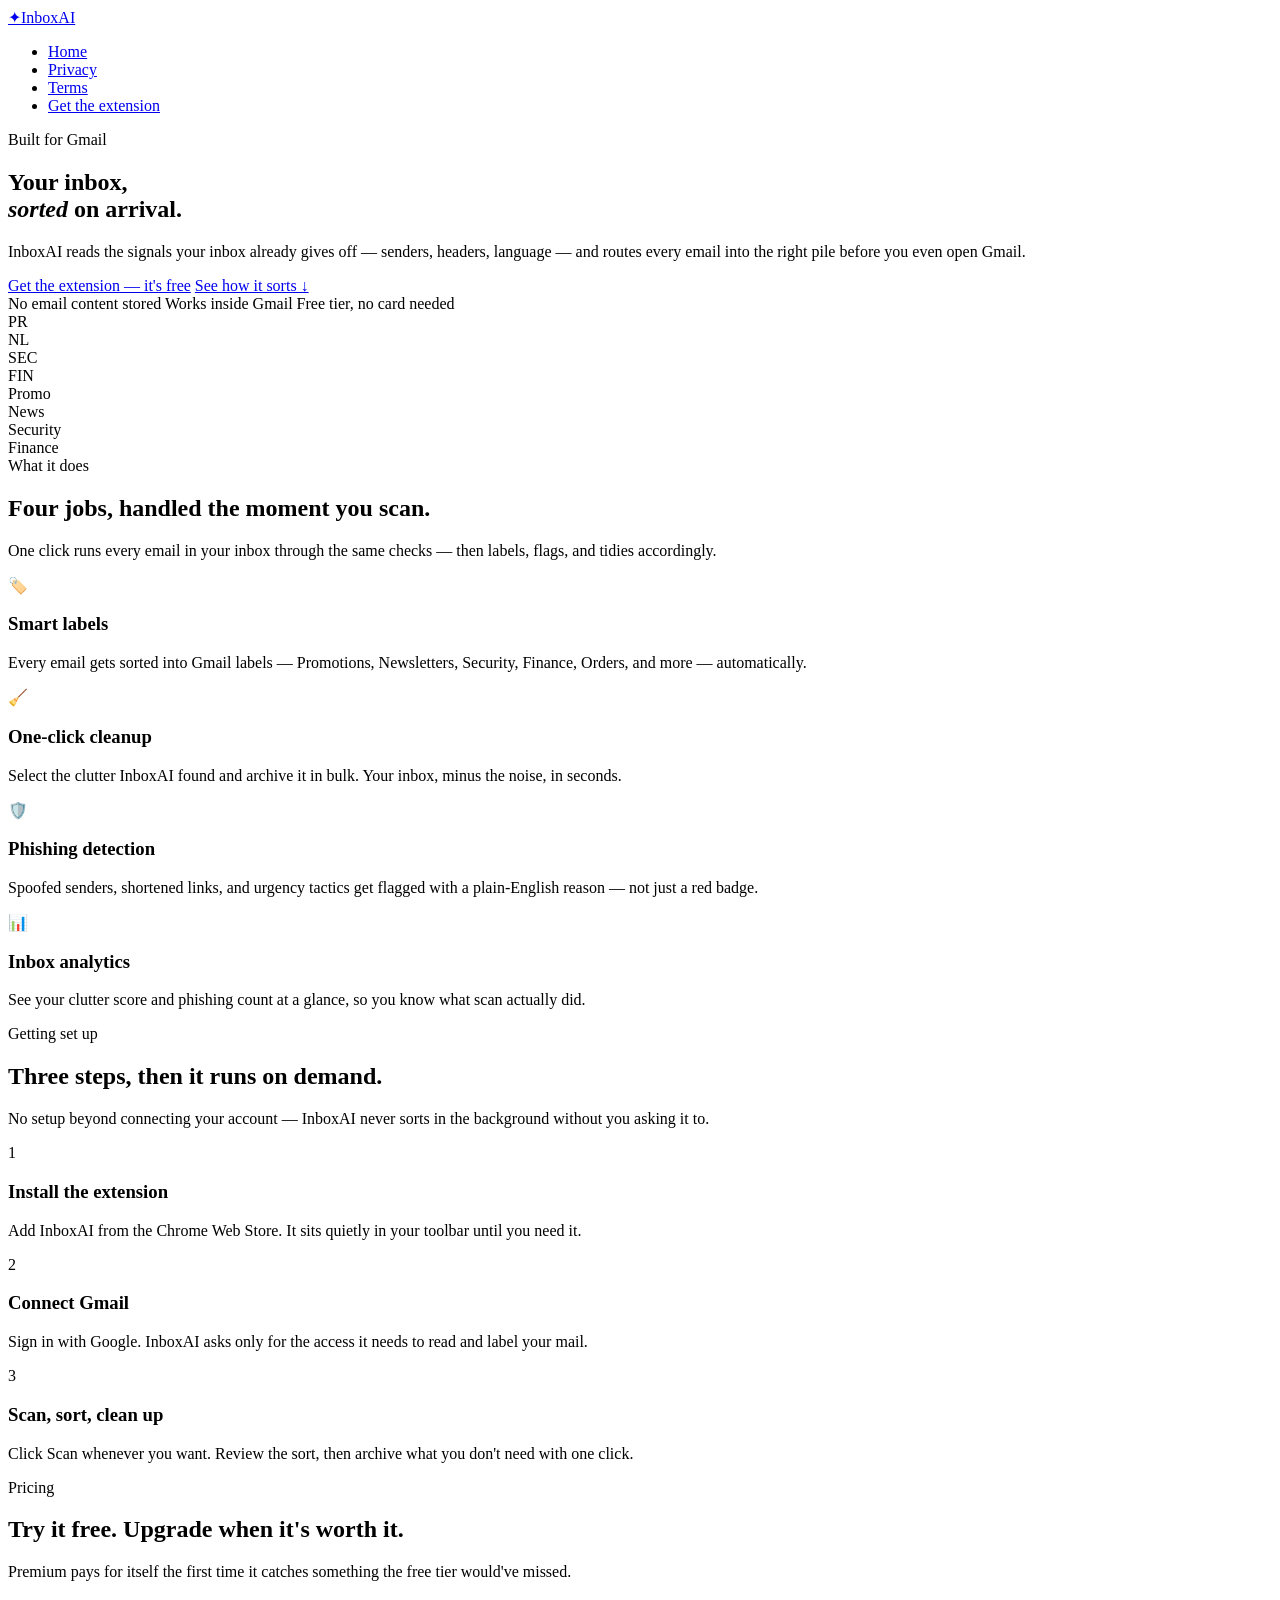
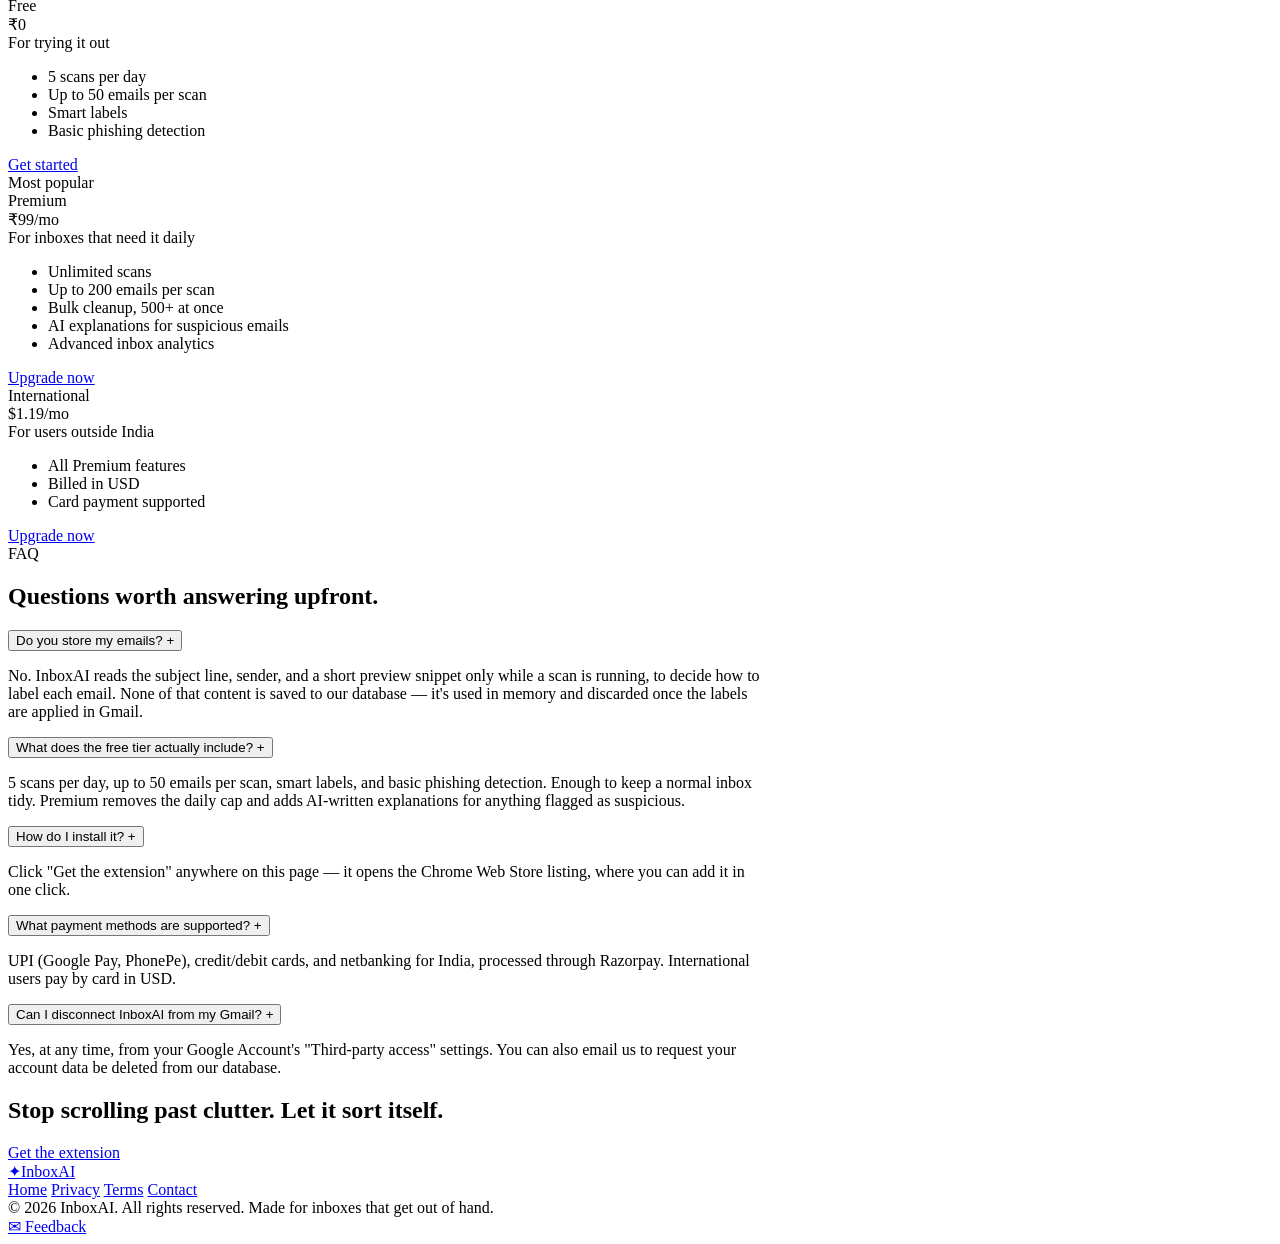
==== commit 5da939dd: "Update index.html" ====
--- a/index.html
+++ b/index.html
@@ -1,399 +1,30 @@
 <!DOCTYPE html>
 <html lang="en">
 <head>
-<meta charset="UTF-8"/>
-<meta name="viewport" content="width=device-width, initial-scale=1.0"/>
+<meta charset="UTF-8" />
+<meta name="viewport" content="width=device-width, initial-scale=1.0" />
 <title>InboxAI — Sort your Gmail, automatically</title>
-<meta name="description" content="InboxAI sorts your Gmail into smart labels, flags phishing, and clears the clutter — right inside your browser."/>
+<meta name="description" content="InboxAI sorts your Gmail into smart labels, flags phishing, and clears the clutter — right inside your browser." />
 <link rel="preconnect" href="https://fonts.googleapis.com">
 <link rel="preconnect" href="https://fonts.gstatic.com" crossorigin>
 <link href="https://fonts.googleapis.com/css2?family=Fraunces:opsz,wght@9..144,400;9..144,500;9..144,600;9..144,700&family=Inter:wght@400;500;600;700&family=Space+Mono:wght@400;700&display=swap" rel="stylesheet">
-
-<style>
-  /* ============ TOKENS ============ */
-  :root{
-    --paper:      #FBF3E6;   /* warm ivory page background */
-    --paper-2:    #F2E2C9;   /* deeper kraft for cards/trays */
-    --paper-3:    #EAD5AE;   /* perforation / border tone */
-    --ink:        #2A1B12;   /* deep espresso — primary text & dark sections */
-    --ink-soft:   #5C4632;   /* secondary text on paper */
-    --cream-text: #F3E6D3;   /* text on dark sections */
-    --stamp-red:  #C1432E;   /* postal ink red — primary accent / CTA */
-    --stamp-red-d:#9F3322;
-    --postal-green:#3F6B4E;  /* sorted / clean accent */
-    --gold:       #D9A441;   /* premium / highlight accent */
-    --shadow: 0 1px 0 rgba(42,27,18,.06), 0 8px 24px rgba(42,27,18,.08);
-    --radius: 14px;
-  }
-
-  *,*::before,*::after{ box-sizing:border-box; margin:0; padding:0; }
-  html{ scroll-behavior:smooth; }
-  body{
-    background:var(--paper);
-    color:var(--ink);
-    font-family:'Inter', system-ui, sans-serif;
-    line-height:1.55;
-    -webkit-font-smoothing:antialiased;
-  }
-  img,svg{ display:block; max-width:100%; }
-  a{ color:inherit; text-decoration:none; }
-  button{ font-family:inherit; border:none; background:none; cursor:pointer; }
-  ul{ list-style:none; }
-  .container{ max-width:1080px; margin:0 auto; padding:0 28px; }
-
-  h1,h2,h3,h4{
-    font-family:'Fraunces', serif;
-    font-weight:600;
-    letter-spacing:-0.01em;
-    color:var(--ink);
-  }
-  .eyebrow{
-    font-family:'Space Mono', monospace;
-    font-size:11.5px;
-    letter-spacing:.14em;
-    text-transform:uppercase;
-    color:var(--stamp-red);
-    display:inline-flex;
-    align-items:center;
-    gap:8px;
-  }
-  .eyebrow::before{
-    content:"";
-    width:6px; height:6px;
-    border-radius:50%;
-    background:var(--stamp-red);
-    display:inline-block;
-  }
-
-  :focus-visible{ outline:2.5px solid var(--stamp-red); outline-offset:3px; border-radius:4px; }
-
-  @media (prefers-reduced-motion: reduce){
-    *{ animation-duration:0.001ms !important; animation-iteration-count:1 !important; transition-duration:0.001ms !important; scroll-behavior:auto !important; }
-  }
-
-  /* ============ NAV ============ */
-  header.site-nav{
-    position:sticky; top:0; z-index:50;
-    background:rgba(251,243,230,.92);
-    backdrop-filter:blur(8px);
-    border-bottom:1px solid var(--paper-3);
-  }
-  .nav-row{
-    display:flex; align-items:center; justify-content:space-between;
-    padding:16px 28px;
-    max-width:1080px; margin:0 auto;
-  }
-  .brand{
-    display:flex; align-items:center; gap:9px;
-    font-family:'Fraunces', serif; font-weight:600; font-size:19px;
-  }
-  .brand .mark{
-    width:30px; height:30px; border-radius:50%;
-    background:var(--stamp-red); color:var(--cream-text);
-    display:flex; align-items:center; justify-content:center;
-    font-family:'Space Mono', monospace; font-size:13px; font-weight:700;
-    transform:rotate(-8deg);
-  }
-  nav.links{ display:flex; align-items:center; gap:28px; }
-  nav.links a.navlink{
-    font-size:14px; font-weight:500; color:var(--ink-soft);
-    padding:6px 2px; border-bottom:2px solid transparent;
-    transition:color .15s, border-color .15s;
-  }
-  nav.links a.navlink:hover, nav.links a.navlink.active{
-    color:var(--ink); border-color:var(--stamp-red);
-  }
-  .btn{
-    display:inline-flex; align-items:center; justify-content:center; gap:8px;
-    font-weight:600; font-size:14.5px;
-    padding:11px 22px; border-radius:999px;
-    transition:transform .12s, box-shadow .12s, background .15s;
-  }
-  .btn:active{ transform:scale(.97); }
-  .btn-primary{ background:var(--stamp-red); color:var(--cream-text); box-shadow:var(--shadow); }
-  .btn-primary:hover{ background:var(--stamp-red-d); }
-  .btn-ghost{ background:transparent; color:var(--ink); border:1.5px solid var(--paper-3); }
-  .btn-ghost:hover{ border-color:var(--ink-soft); }
-  .btn-sm{ padding:8px 16px; font-size:13.5px; }
-
-  /* ============ HERO ============ */
-  .hero{ padding:72px 0 40px; position:relative; overflow:hidden; }
-  .hero-grid{
-    display:grid; grid-template-columns:1.05fr .95fr; gap:48px; align-items:center;
-  }
-  .hero h1{ font-size:50px; line-height:1.05; margin:18px 0 18px; }
-  .hero h1 em{ font-style:italic; color:var(--stamp-red); }
-  .hero p.lede{ font-size:17px; color:var(--ink-soft); max-width:440px; margin-bottom:28px; }
-  .hero-ctas{ display:flex; gap:14px; flex-wrap:wrap; margin-bottom:22px; }
-  .trust-bits{ display:flex; gap:18px; flex-wrap:wrap; }
-  .trust-bit{
-    font-family:'Space Mono', monospace; font-size:11.5px; color:var(--ink-soft);
-    display:flex; align-items:center; gap:6px;
-  }
-  .trust-bit::before{ content:"✓"; color:var(--postal-green); font-weight:700; }
-
-  /* ---- signature element: sorting desk animation ---- */
-  .sorter{
-    position:relative; height:380px;
-    background:var(--paper-2);
-    border:1.5px solid var(--paper-3);
-    border-radius:var(--radius);
-    box-shadow:var(--shadow);
-    overflow:hidden;
-  }
-  .sorter::before{ /* subtle paper grain via repeating dots */
-    content:""; position:absolute; inset:0; opacity:.5;
-    background-image: radial-gradient(var(--paper-3) 1px, transparent 1px);
-    background-size:14px 14px;
-    pointer-events:none;
-  }
-  .chute{
-    position:absolute; top:0; left:50%; transform:translateX(-50%);
-    width:2px; height:120px; background:transparent;
-  }
-  .envelope{
-    position:absolute; left:50%; top:14px;
-    width:78px; height:50px;
-    background:var(--paper);
-    border:1.5px solid var(--ink-soft);
-    border-radius:4px;
-    transform:translateX(-50%);
-    box-shadow:0 3px 6px rgba(42,27,18,.12);
-    animation: drop 6s linear infinite;
-  }
-  .envelope::before{ /* envelope flap */
-    content:""; position:absolute; inset:0;
-    background:linear-gradient(135deg, transparent 49%, rgba(42,27,18,.08) 50%, transparent 51%),
-               linear-gradient(45deg, transparent 49%, rgba(42,27,18,.08) 50%, transparent 51%);
-  }
-  .stamp-mark{
-    position:absolute; top:5px; right:6px; width:18px; height:18px;
-    border-radius:50%; border:1.5px solid var(--stamp-red); color:var(--stamp-red);
-    font-family:'Space Mono',monospace; font-size:8px; font-weight:700;
-    display:flex; align-items:center; justify-content:center;
-    opacity:0; transform:scale(1.6) rotate(-15deg);
-    animation: stampin 6s linear infinite;
-  }
-  .e1{ animation-delay:0s; }
-  .e2{ animation-delay:1.5s; }
-  .e3{ animation-delay:3s; }
-  .e4{ animation-delay:4.5s; }
-  .e1 .stamp-mark, .e1{ --tx:-198px; }
-  .e2 .stamp-mark, .e2{ --tx:-66px; }
-  .e3 .stamp-mark, .e3{ --tx:66px; }
-  .e4 .stamp-mark, .e4{ --tx:198px; }
-
-  @keyframes drop{
-    0%   { top:14px;  transform:translateX(-50%) translateX(0) rotate(0deg); opacity:1; }
-    55%  { top:190px; transform:translateX(-50%) translateX(0) rotate(0deg); opacity:1; }
-    78%  { top:255px; transform:translateX(-50%) translateX(var(--tx)) rotate(6deg); opacity:1; }
-    92%  { top:270px; transform:translateX(-50%) translateX(var(--tx)) rotate(6deg); opacity:1; }
-    100% { top:270px; transform:translateX(-50%) translateX(var(--tx)) rotate(6deg); opacity:0; }
-  }
-  @keyframes stampin{
-    0%,58%{ opacity:0; transform:scale(1.6) rotate(-15deg); }
-    64%{ opacity:1; transform:scale(1) rotate(-15deg); }
-    90%{ opacity:1; transform:scale(1) rotate(-15deg); }
-    100%{ opacity:0; transform:scale(1) rotate(-15deg); }
-  }
-
-  .trays{
-    position:absolute; bottom:0; left:0; right:0;
-    display:grid; grid-template-columns:repeat(4,1fr);
-    border-top:2px dashed var(--paper-3);
-  }
-  .tray{
-    padding:10px 6px 14px;
-    text-align:center;
-    border-right:1px dashed var(--paper-3);
-  }
-  .tray:last-child{ border-right:none; }
-  .tray .label{
-    font-family:'Space Mono', monospace; font-size:10px; font-weight:700;
-    letter-spacing:.04em; text-transform:uppercase;
-  }
-  .tray.promo .label{ color:var(--stamp-red); }
-  .tray.news .label{ color:var(--gold); }
-  .tray.sec .label{ color:var(--ink-soft); }
-  .tray.fin .label{ color:var(--postal-green); }
-
-  /* ============ FEATURES ============ */
-  .section{ padding:90px 0; }
-  .section-head{ max-width:560px; margin-bottom:48px; }
-  .section-head h2{ font-size:34px; margin-top:14px; }
-  .section-head p{ color:var(--ink-soft); margin-top:12px; font-size:15.5px; }
-
-  .feature-grid{ display:grid; grid-template-columns:repeat(2,1fr); gap:22px; }
-  .feature-card{
-    background:var(--paper);
-    border:1.5px solid var(--paper-3);
-    border-radius:var(--radius);
-    padding:26px 24px;
-    transition:transform .15s, box-shadow .15s;
-  }
-  .feature-card:hover{ transform:translateY(-3px); box-shadow:var(--shadow); }
-  .postmark{
-    width:46px; height:46px; border-radius:50%;
-    border:2px solid var(--ink); position:relative;
-    display:flex; align-items:center; justify-content:center;
-    margin-bottom:16px; font-size:18px;
-  }
-  .postmark::after{
-    content:""; position:absolute; inset:-6px;
-    border:1px dashed var(--paper-3); border-radius:50%;
-  }
-  .feature-card h3{ font-size:18px; margin-bottom:8px; }
-  .feature-card p{ font-size:14px; color:var(--ink-soft); }
-
-  /* ============ HOW IT WORKS (dark section) ============ */
-  .how{ background:var(--ink); color:var(--cream-text); }
-  .how .section-head p{ color:#C9B59E; }
-  .how .eyebrow{ color:var(--gold); }
-  .how .eyebrow::before{ background:var(--gold); }
-  .steps{ display:grid; grid-template-columns:repeat(3,1fr); gap:24px; counter-reset:step; }
-  .step{ position:relative; padding-left:0; }
-  .step .num{
-    font-family:'Space Mono', monospace; font-weight:700; font-size:13px;
-    color:var(--ink); background:var(--gold);
-    width:34px; height:34px; border-radius:50%;
-    display:flex; align-items:center; justify-content:center;
-    margin-bottom:16px;
-  }
-  .step h3{ color:var(--cream-text); font-size:17px; margin-bottom:8px; }
-  .step p{ color:#C9B59E; font-size:14px; }
-
-  /* ============ PRICING (stamp cards) ============ */
-  .pricing-grid{ display:grid; grid-template-columns:repeat(3,1fr); gap:24px; }
-  .stamp-card{
-    position:relative;
-    background:var(--paper);
-    border:1.5px solid var(--ink-soft);
-    border-radius:6px;
-    padding:30px 24px 26px;
-    --notch: 14px;
-    -webkit-mask-image: radial-gradient(circle var(--notch) at 0 0, transparent 0, transparent var(--notch), black calc(var(--notch) + 1px));
-  }
-  /* perforated edge using repeating radial gradients (top & bottom) */
-  .stamp-card{
-    background-image:
-      radial-gradient(circle 6px at 14px 0, var(--paper) 6px, transparent 6.5px),
-      repeating-radial-gradient(circle 6px at 14px 0, var(--paper) 0 6px, transparent 6.5px 28px);
-  }
-  .stamp-card.popular{ border-color:var(--stamp-red); box-shadow:var(--shadow); }
-  .stamp-card .pop-flag{
-    position:absolute; top:-13px; right:20px;
-    background:var(--stamp-red); color:var(--cream-text);
-    font-family:'Space Mono', monospace; font-size:10.5px; font-weight:700;
-    letter-spacing:.04em; text-transform:uppercase;
-    padding:5px 10px; border-radius:4px;
-  }
-  .tier-name{ font-family:'Space Mono', monospace; font-size:12px; letter-spacing:.06em; text-transform:uppercase; color:var(--ink-soft); }
-  .tier-price{ font-family:'Fraunces', serif; font-size:38px; font-weight:600; margin:8px 0 2px; }
-  .tier-price span{ font-size:14px; font-weight:500; color:var(--ink-soft); font-family:'Inter',sans-serif; }
-  .tier-sub{ font-size:13px; color:var(--ink-soft); margin-bottom:20px; }
-  .tier-list{ display:flex; flex-direction:column; gap:9px; margin-bottom:24px; }
-  .tier-list li{ font-size:13.5px; display:flex; gap:8px; align-items:flex-start; }
-  .tier-list li::before{ content:"✦"; color:var(--stamp-red); font-size:11px; margin-top:2px; }
-
-  /* ============ FAQ ============ */
-  .faq-item{ border-bottom:1px solid var(--paper-3); }
-  .faq-q{
-    width:100%; text-align:left;
-    display:flex; align-items:center; justify-content:space-between;
-    padding:20px 2px; font-weight:600; font-size:15.5px; color:var(--ink);
-  }
-  .faq-q .plus{ font-family:'Space Mono', monospace; font-size:18px; color:var(--stamp-red); transition:transform .2s; }
-  .faq-item.open .plus{ transform:rotate(45deg); }
-  .faq-a{ max-height:0; overflow:hidden; transition:max-height .25s ease; }
-  .faq-a p{ padding:0 2px 20px; color:var(--ink-soft); font-size:14.5px; max-width:620px; }
-
-  /* ============ CTA BANNER ============ */
-  .cta-band{
-    background:var(--postal-green); color:var(--cream-text);
-    border-radius:18px; padding:54px 48px;
-    display:flex; align-items:center; justify-content:space-between; gap:28px; flex-wrap:wrap;
-    margin-bottom:90px;
-  }
-  .cta-band h2{ color:var(--cream-text); font-size:28px; max-width:420px; }
-  .cta-band .btn-primary{ background:var(--gold); color:var(--ink); }
-  .cta-band .btn-primary:hover{ background:#c98f33; }
-
-  /* ============ FOOTER ============ */
-  footer{ background:var(--ink); color:#C9B59E; padding:50px 0 30px; }
-  .footer-row{ display:flex; justify-content:space-between; align-items:flex-start; flex-wrap:wrap; gap:24px; }
-  footer .brand{ color:var(--cream-text); }
-  footer nav.links a{ color:#C9B59E; font-size:13.5px; }
-  footer nav.links a:hover{ color:var(--cream-text); }
-  .footer-bottom{ margin-top:36px; font-size:12.5px; color:#9C8770; display:flex; justify-content:space-between; flex-wrap:wrap; gap:10px; }
-
-  /* ============ LEGAL PAGES ============ */
-  .view{ display:none; }
-  .view.active{ display:block; }
-  .legal{ padding:64px 0 90px; max-width:680px; }
-  .legal .back{ font-family:'Space Mono',monospace; font-size:12.5px; color:var(--stamp-red); display:inline-flex; gap:6px; margin-bottom:26px; }
-  .legal h1{ font-size:32px; margin-bottom:6px; }
-  .legal .updated{ font-family:'Space Mono',monospace; font-size:12px; color:var(--ink-soft); margin-bottom:34px; display:block; }
-  .legal h2{ font-size:18px; margin:30px 0 10px; }
-  .legal p, .legal li{ font-size:14.5px; color:var(--ink-soft); margin-bottom:8px; }
-  .legal ul{ padding-left:0; margin-bottom:14px; }
-  .legal li{ padding-left:18px; position:relative; }
-  .legal li::before{ content:"—"; position:absolute; left:0; color:var(--stamp-red); }
-  .legal a{ color:var(--stamp-red); text-decoration:underline; }
-  .legal strong{ color:var(--ink); }
-
-  /* ============ FEEDBACK BUTTON ============ */
-  .feedback-fab{
-    position:fixed; bottom:24px; right:24px; z-index:60;
-    display:inline-flex; align-items:center; gap:9px;
-    background:var(--ink); color:var(--cream-text);
-    padding:13px 20px 13px 16px;
-    border-radius:999px;
-    box-shadow:0 6px 18px rgba(42,27,18,.28);
-    font-weight:600; font-size:13.5px;
-    transition:transform .15s, box-shadow .15s, background .15s;
-  }
-  .feedback-fab:hover{ transform:translateY(-2px); box-shadow:0 10px 22px rgba(42,27,18,.32); background:var(--stamp-red-d); }
-  .feedback-fab:active{ transform:translateY(0) scale(.97); }
-  .feedback-fab .seal{
-    width:22px; height:22px; border-radius:50%;
-    background:var(--stamp-red); color:var(--cream-text);
-    display:flex; align-items:center; justify-content:center;
-    font-size:12px; transform:rotate(-10deg); flex-shrink:0;
-  }
-  @media (max-width:600px){
-    .feedback-fab span.fab-label{ display:none; }
-    .feedback-fab{ padding:13px; }
-  }
-
-  /* ============ RESPONSIVE ============ */
-  @media (max-width:880px){
-    .hero-grid{ grid-template-columns:1fr; }
-    .hero h1{ font-size:38px; }
-    .feature-grid, .pricing-grid, .steps{ grid-template-columns:1fr; }
-    .nav-row nav.links{ display:none; }
-    .cta-band{ flex-direction:column; text-align:center; }
-  }
-</style>
+<link rel="stylesheet" href="styles.css" />
 </head>
 <body>
 
-<!-- ============ NAV ============ -->
-<header class="site-nav">
-  <div class="nav-row">
-    <a href="#" class="brand" data-view="home"><span class="mark">✦</span> InboxAI</a>
-    <nav class="links">
-      <a href="#" class="navlink active" data-view="home">Home</a>
-      <a href="#" class="navlink" data-view="privacy">Privacy</a>
-      <a href="#" class="navlink" data-view="terms">Terms</a>
-      <a href="#" class="btn btn-primary btn-sm" id="navGetStarted">Get the extension</a>
-    </nav>
+<nav class="navbar">
+  <div class="container">
+    <a href="index.html" class="nav-brand"><span class="logo-icon">✦</span><span class="logo-text">InboxAI</span></a>
+    <ul class="nav-links">
+      <li><a href="index.html" class="active">Home</a></li>
+      <li><a href="privacy.html">Privacy</a></li>
+      <li><a href="terms.html">Terms</a></li>
+      <li><a href="#" class="btn btn-primary btn-sm" id="navGetStarted">Get the extension</a></li>
+    </ul>
   </div>
-</header>
+</nav>
 
 <main>
-
-<!-- ============ HOME ============ -->
-<div class="view active" id="view-home">
 
   <!-- HERO -->
   <section class="hero">
@@ -404,7 +35,7 @@
         <p class="lede">InboxAI reads the signals your inbox already gives off — senders, headers, language — and routes every email into the right pile before you even open Gmail.</p>
         <div class="hero-ctas">
           <a href="#" class="btn btn-primary" id="heroGetStarted">Get the extension — it's free</a>
-          <a href="#" class="btn btn-ghost" data-view="home" onclick="document.getElementById('features').scrollIntoView({behavior:'smooth'});return false;">See how it sorts ↓</a>
+          <a href="#features" class="btn btn-ghost">See how it sorts ↓</a>
         </div>
         <div class="trust-bits">
           <span class="trust-bit">No email content stored</span>
@@ -582,135 +213,26 @@
     </div>
   </section>
 
-</div>
-
-<!-- ============ PRIVACY ============ -->
-<div class="view" id="view-privacy">
-  <div class="container legal">
-    <a href="#" class="back" data-view="home">← Back to home</a>
-    <h1>Privacy Policy</h1>
-    <span class="updated">Last updated: June 2026</span>
-
-    <p>InboxAI ("we", "our", "us") is a Chrome extension that helps you organize Gmail. This policy explains exactly what we collect, why, and where it goes — written to match what the extension actually does, not a generic template.</p>
-
-    <h2>1. What we collect</h2>
-    <ul>
-      <li><strong>Your Gmail address</strong> — used to identify your account and track your scan usage and subscription status.</li>
-      <li><strong>A Google authorization token</strong> — generated when you sign in, used only to read and label your Gmail on your behalf. It is stored in our database so you don't need to sign in again on every scan.</li>
-      <li><strong>Email metadata, only during a scan</strong> — subject line, sender address, a short preview snippet, and two headers (List-Unsubscribe, Precedence). This is used in memory to classify each email and is not saved to our database.</li>
-      <li><strong>Basic account/usage data</strong> — how many scans you've used today, and whether your account is on a free or premium plan.</li>
-      <li><strong>Payment confirmation</strong> — when you upgrade, your email address is passed to our payment processor (Razorpay) to associate the payment with your account. We do not see or store your card or UPI details — Razorpay handles that directly.</li>
-    </ul>
-    <p>We do not read, store, or retain the full content or body of your emails at any point.</p>
-
-    <h2>2. How we use it</h2>
-    <ul>
-      <li>To classify emails into labels (Promotions, Newsletters, Security, Finance, and so on) when you run a scan.</li>
-      <li>To apply or remove Gmail labels and archive emails you choose to clean up.</li>
-      <li>To enforce free-tier scan limits and track premium status.</li>
-      <li>If you're on Premium and request an AI explanation for a flagged email, the subject, sender, and preview snippet for that one email are sent to OpenAI to generate the explanation. This only happens when you explicitly ask for it.</li>
-    </ul>
-
-    <h2>3. Who we share data with</h2>
-    <ul>
-      <li><strong>Google</strong> — for sign-in and to access your Gmail via the Gmail API.</li>
-      <li><strong>Supabase</strong> — our database provider, where your email address, authorization token, and account/usage status are stored.</li>
-      <li><strong>Razorpay</strong> — our payment processor, for handling subscription payments.</li>
-      <li><strong>OpenAI</strong> — only for Premium users who request an AI explanation of a specific flagged email, and only for that email's metadata.</li>
-    </ul>
-    <p>We do not sell your data, and we do not share it with advertisers or any party not listed above.</p>
-
-    <h2>4. Data security</h2>
-    <ul>
-      <li>All traffic between the extension and our server is sent over HTTPS.</li>
-      <li>Your authorization token is stored in our database, which is encrypted at rest by our hosting provider.</li>
-      <li>Access to the database is restricted to our backend service — it is not publicly readable.</li>
-    </ul>
-
-    <h2>5. Your rights</h2>
-    <ul>
-      <li>You can revoke InboxAI's access to your Gmail at any time from your <a href="https://myaccount.google.com/permissions" target="_blank" rel="noopener">Google Account permissions page</a>.</li>
-      <li>You can request deletion of your account data — including your authorization token and usage history — by emailing us below.</li>
-    </ul>
-
-    <h2>6. Changes to this policy</h2>
-    <p>If this policy changes in a way that affects what we collect or how we use it, we'll update the date at the top of this page.</p>
-
-    <h2>7. Contact</h2>
-    <p>Email: <a href="mailto:yagnamurthynikhilesh@gmail.com">yagnamurthynikhilesh@gmail.com</a></p>
-  </div>
-</div>
-
-<!-- ============ TERMS ============ -->
-<div class="view" id="view-terms">
-  <div class="container legal">
-    <a href="#" class="back" data-view="home">← Back to home</a>
-    <h1>Terms of Service</h1>
-    <span class="updated">Last updated: June 2026</span>
-
-    <p>By installing or using InboxAI, you agree to these terms. If you don't agree, please don't use the extension.</p>
-
-    <h2>1. What InboxAI does</h2>
-    <p>InboxAI connects to your Gmail account (with your permission) to classify, label, and optionally archive emails based on automated rules. It does not send emails, delete anything permanently, or take any action you haven't triggered yourself by clicking Scan or Clean up.</p>
-
-    <h2>2. Free vs. Premium</h2>
-    <ul>
-      <li><strong>Free:</strong> 5 scans per day, up to 50 emails per scan, smart labels, basic phishing detection.</li>
-      <li><strong>Premium:</strong> Unlimited scans, up to 200 emails per scan, bulk cleanup of 500+ emails at once, AI-generated explanations for flagged emails, advanced analytics.</li>
-    </ul>
-
-    <h2>3. Payments and refunds</h2>
-    <ul>
-      <li>Premium is billed monthly through Razorpay, in INR (₹99/mo) or USD ($1.19/mo) for international users.</li>
-      <li>Payments are non-refundable once processed. You can stop paying at any time by not renewing; there's no lock-in contract.</li>
-      <li>We may change prices in the future. If we do, we'll display the new price before you pay — your existing billing period won't change retroactively.</li>
-    </ul>
-
-    <h2>4. Your responsibilities</h2>
-    <ul>
-      <li>You're responsible for keeping your own Google account secure.</li>
-      <li>You won't use InboxAI to access, label, or archive email on an account that isn't yours without permission.</li>
-      <li>You won't attempt to abuse, overload, or reverse-engineer the service in a way that disrupts it for other users.</li>
-    </ul>
-
-    <h2>5. Automated classification isn't perfect</h2>
-    <p>InboxAI's phishing and category detection is automated and rule-based. It can occasionally mislabel an email or miss something it should have flagged. Don't rely on it as your only safeguard against phishing — use your own judgment, especially for anything involving money or credentials.</p>
-
-    <h2>6. Termination</h2>
-    <p>We may suspend or terminate access for accounts that violate these terms, abuse the service, or attempt to circumvent scan limits. You can stop using InboxAI at any time by uninstalling the extension and revoking access from your Google Account.</p>
-
-    <h2>7. Changes to these terms</h2>
-    <p>We may update these terms occasionally. Continuing to use InboxAI after a change means you accept the updated terms.</p>
-
-    <h2>8. Contact</h2>
-    <p>Email: <a href="mailto:yagnamurthynikhilesh@gmail.com">yagnamurthynikhilesh@gmail.com</a></p>
-  </div>
-</div>
-
 </main>
 
-<!-- ============ FOOTER ============ -->
-<footer>
+<footer class="footer">
   <div class="container">
-    <div class="footer-row">
-      <div>
-        <a href="#" class="brand" data-view="home"><span class="mark">✦</span> InboxAI</a>
-      </div>
-      <nav class="links" style="display:flex;gap:22px;">
-        <a href="#" data-view="home">Home</a>
-        <a href="#" data-view="privacy">Privacy</a>
-        <a href="#" data-view="terms">Terms</a>
+    <div class="footer-top">
+      <a href="index.html" class="nav-brand"><span class="logo-icon">✦</span><span class="logo-text">InboxAI</span></a>
+      <nav class="footer-links">
+        <a href="index.html">Home</a>
+        <a href="privacy.html">Privacy</a>
+        <a href="terms.html">Terms</a>
         <a href="mailto:yagnamurthynikhilesh@gmail.com">Contact</a>
       </nav>
     </div>
     <div class="footer-bottom">
-      <span>© 2026 InboxAI. All rights reserved.</span>
+      <span>&copy; 2026 InboxAI. All rights reserved.</span>
       <span>Made for inboxes that get out of hand.</span>
     </div>
   </div>
 </footer>
 
-<!-- ============ FEEDBACK ============ -->
 <a class="feedback-fab"
    href="mailto:yagnamurthynikhilesh@gmail.com?subject=InboxAI%20feedback&body=Hey%20Nikhilesh%2C%0A%0AHere's%20my%20feedback%20on%20InboxAI%3A%0A%0A"
    aria-label="Send feedback by email">
@@ -722,32 +244,10 @@
   // Single place to update once the Chrome Web Store listing is live.
   const CHROME_STORE_URL = "#"; // TODO: replace with your real Chrome Web Store URL
   document.querySelectorAll(
-    "#navGetStarted, #heroGetStarted, #freeGetStarted, #bandGetStarted"
+    "#navGetStarted, #heroGetStarted, #freeGetStarted, #bandGetStarted, #premiumUpgrade, #intlUpgrade"
   ).forEach(el => el.setAttribute("href", CHROME_STORE_URL));
 
-  // Premium/International buttons could point straight at your /pay flow
-  // once the extension is installed; for now they also route to the store.
-  document.querySelectorAll("#premiumUpgrade, #intlUpgrade").forEach(el =>
-    el.setAttribute("href", CHROME_STORE_URL)
-  );
-
-  // ---- view switching (Home / Privacy / Terms) ----
-  function showView(name){
-    document.querySelectorAll(".view").forEach(v => v.classList.remove("active"));
-    document.getElementById("view-" + name).classList.add("active");
-    document.querySelectorAll("[data-view]").forEach(el => {
-      if (el.classList.contains("navlink")) el.classList.toggle("active", el.dataset.view === name);
-    });
-    window.scrollTo({ top: 0, behavior: "instant" });
-  }
-  document.querySelectorAll("[data-view]").forEach(el => {
-    el.addEventListener("click", e => {
-      e.preventDefault();
-      showView(el.dataset.view);
-    });
-  });
-
-  // ---- FAQ accordion ----
+  // FAQ accordion
   document.querySelectorAll(".faq-item").forEach(item => {
     const q = item.querySelector(".faq-q");
     const a = item.querySelector(".faq-a");
